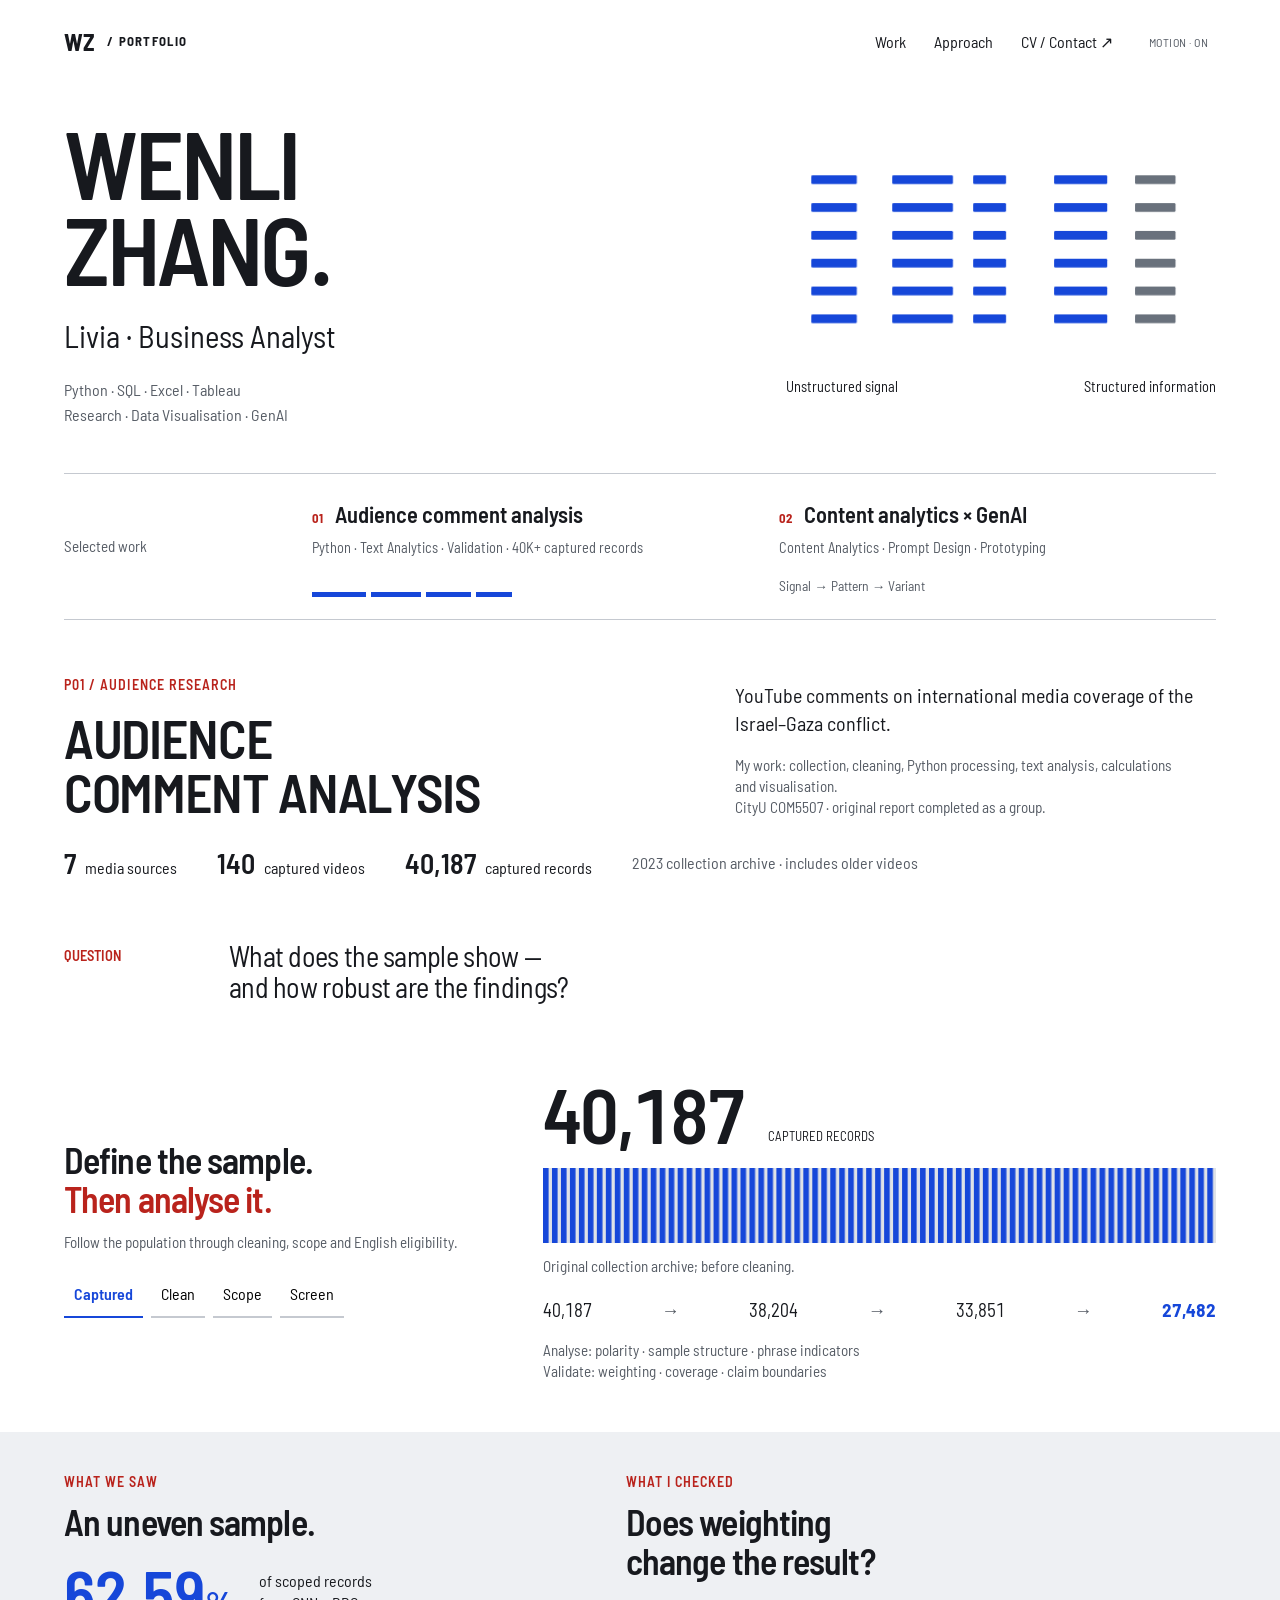
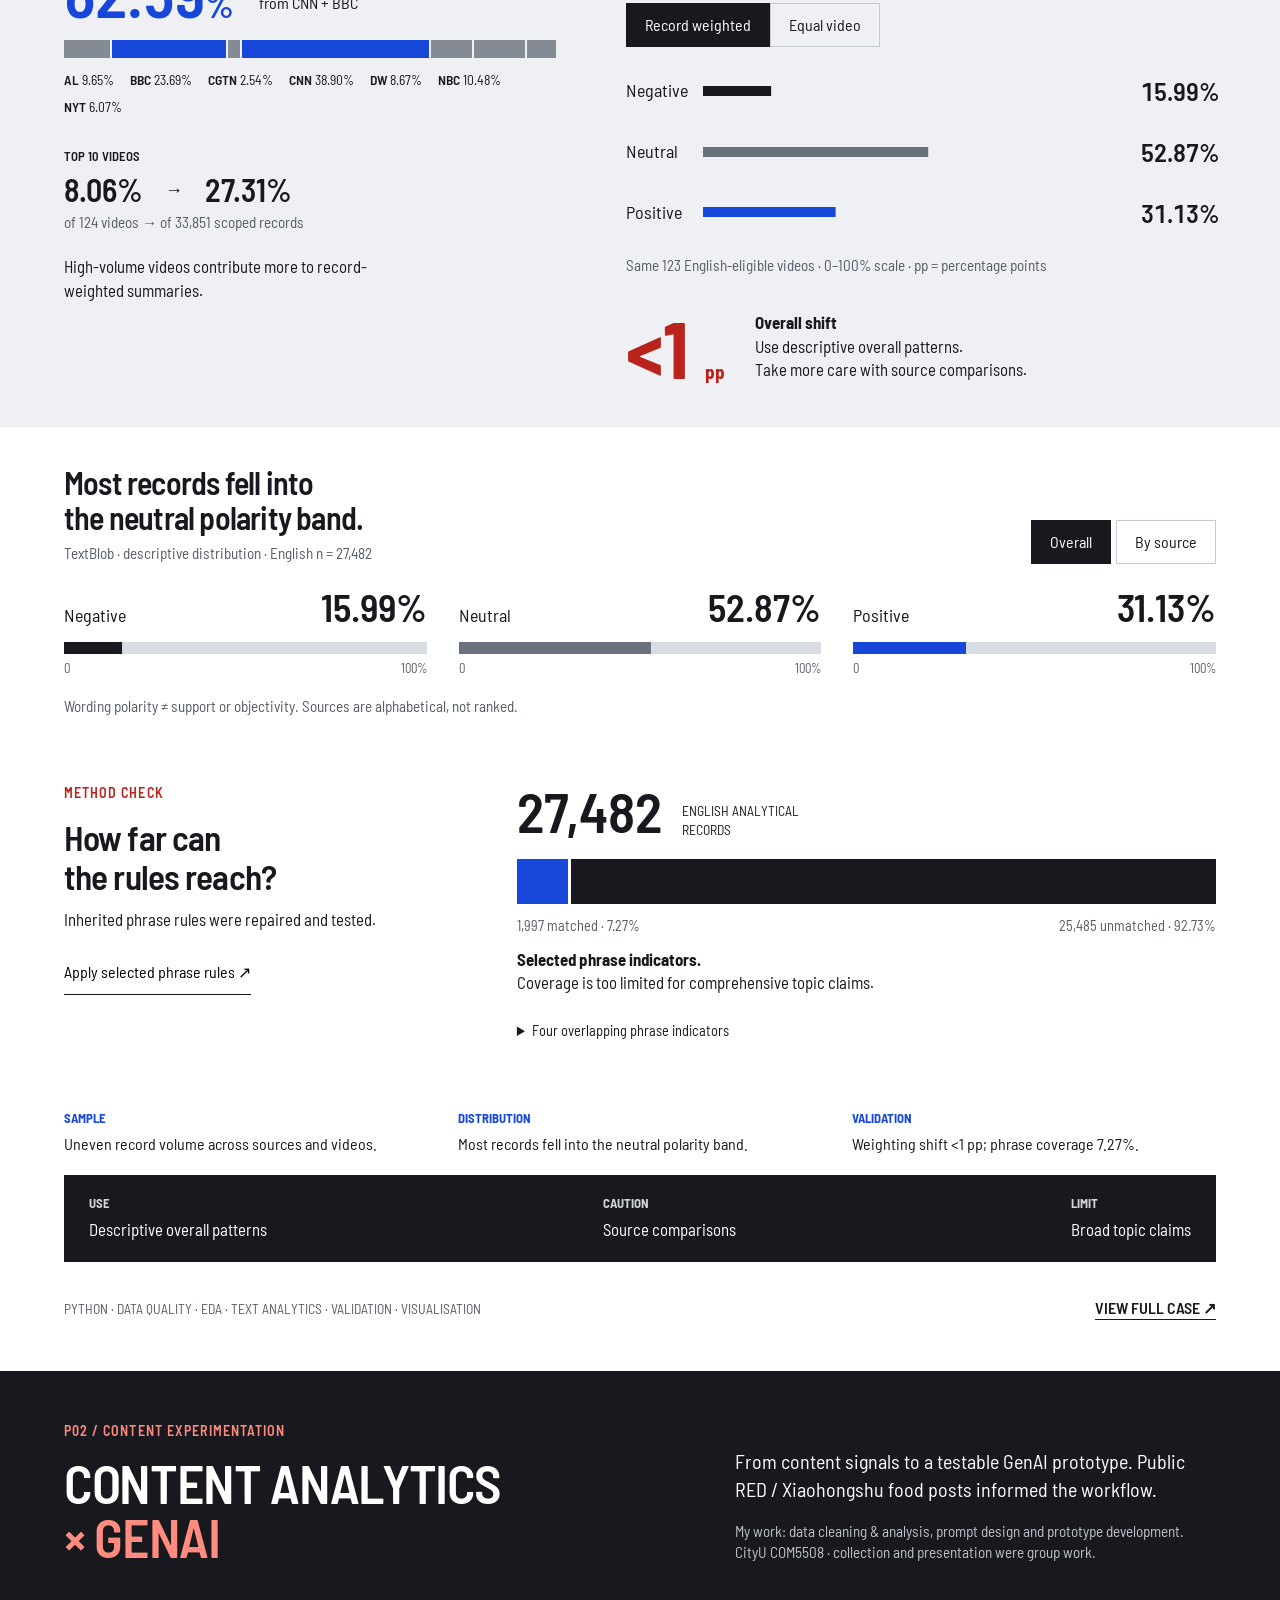
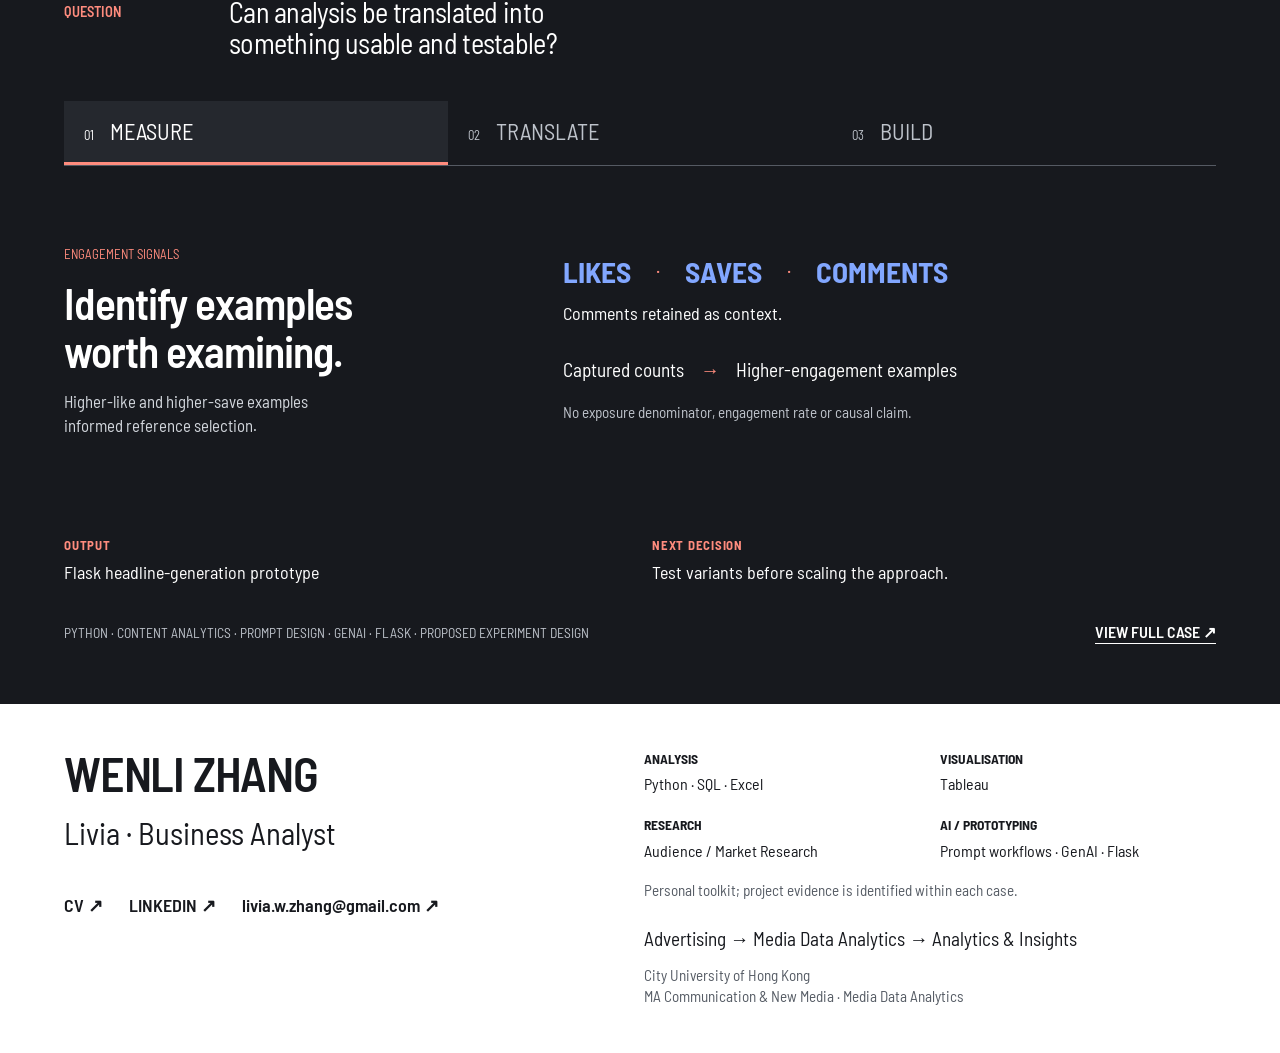
==== index.html @ 50dbca5f "Publish approved Business Analyst portfolio" ====
<!doctype html>
<html lang="en"><head><meta charset="utf-8"><meta name="viewport" content="width=device-width,initial-scale=1,viewport-fit=cover"><title>Wenli Zhang | Business Analyst Portfolio</title><meta name="description" content="Business Analyst portfolio by Wenli Zhang featuring analytics, research, data visualisation and GenAI prototyping projects."><link rel="stylesheet" href="style.css?v=refined-final"><script defer src="p01.js"></script><script defer src="app.js?v=refined-final"></script><link rel="icon" href="data:image/svg+xml,%3Csvg xmlns='http://www.w3.org/2000/svg' viewBox='0 0 64 64'%3E%3Crect width='64' height='64' fill='%23b9231c'/%3E%3Ctext x='8' y='46' fill='white' font-size='42' font-family='sans-serif'%3EW%3C/text%3E%3C/svg%3E"><link rel="canonical" href="https://wenlizhang-data.github.io/"></head>
<body><a class="skip" href="#p01">Skip to projects</a>
<header id="home" class="wrap hero"><nav aria-label="Main navigation"><a class="brand" href="#home">WZ<span> / PORTFOLIO</span></a><div><a href="#p01">Work</a><a href="#approach">Approach</a><a href="#contact">CV / Contact ↗</a><button id="motion" aria-pressed="false">Motion on</button></div></nav><div class="hero-main"><div><h1>WENLI<br>ZHANG<span class="period">.</span></h1><p class="role">Livia · Business Analyst</p><p class="hero-skills">Python · SQL · Excel · Tableau<br>Research · Data Visualisation · GenAI</p></div><button type="button" class="signal-object" aria-label="Replay signal-to-structure animation"><svg viewBox="0 0 340 170" aria-hidden="true"><rect x="20" y="20" width="36" height="7" rx="1" style="--dx:-65px;--dy:-50px;--turn:-25deg;--delay:0ms"/><rect x="84" y="20" width="48" height="7" rx="1" style="--dx:-28px;--dy:-31px;--turn:-12deg;--delay:35ms"/><rect x="148" y="20" width="26" height="7" rx="1" style="--dx:9px;--dy:-12px;--turn:1deg;--delay:70ms"/><rect x="212" y="20" width="42" height="7" rx="1" style="--dx:46px;--dy:7px;--turn:14deg;--delay:105ms"/><rect x="276" y="20" width="32" height="7" rx="1" style="--dx:-47px;--dy:26px;--turn:-23deg;--delay:140ms"/><rect x="20" y="42" width="36" height="7" rx="1" style="--dx:-10px;--dy:45px;--turn:-10deg;--delay:0ms"/><rect x="84" y="42" width="48" height="7" rx="1" style="--dx:27px;--dy:-36px;--turn:3deg;--delay:35ms"/><rect x="148" y="42" width="26" height="7" rx="1" style="--dx:64px;--dy:-17px;--turn:16deg;--delay:70ms"/><rect x="212" y="42" width="42" height="7" rx="1" style="--dx:-29px;--dy:2px;--turn:-21deg;--delay:105ms"/><rect x="276" y="42" width="32" height="7" rx="1" style="--dx:8px;--dy:21px;--turn:-8deg;--delay:140ms"/><rect x="20" y="64" width="36" height="7" rx="1" style="--dx:45px;--dy:40px;--turn:5deg;--delay:0ms"/><rect x="84" y="64" width="48" height="7" rx="1" style="--dx:-48px;--dy:-41px;--turn:18deg;--delay:35ms"/><rect x="148" y="64" width="26" height="7" rx="1" style="--dx:-11px;--dy:-22px;--turn:-19deg;--delay:70ms"/><rect x="212" y="64" width="42" height="7" rx="1" style="--dx:26px;--dy:-3px;--turn:-6deg;--delay:105ms"/><rect x="276" y="64" width="32" height="7" rx="1" style="--dx:63px;--dy:16px;--turn:7deg;--delay:140ms"/><rect x="20" y="86" width="36" height="7" rx="1" style="--dx:-30px;--dy:35px;--turn:20deg;--delay:0ms"/><rect x="84" y="86" width="48" height="7" rx="1" style="--dx:7px;--dy:-46px;--turn:-17deg;--delay:35ms"/><rect x="148" y="86" width="26" height="7" rx="1" style="--dx:44px;--dy:-27px;--turn:-4deg;--delay:70ms"/><rect x="212" y="86" width="42" height="7" rx="1" style="--dx:-49px;--dy:-8px;--turn:9deg;--delay:105ms"/><rect x="276" y="86" width="32" height="7" rx="1" style="--dx:-12px;--dy:11px;--turn:22deg;--delay:140ms"/><rect x="20" y="108" width="36" height="7" rx="1" style="--dx:25px;--dy:30px;--turn:-15deg;--delay:0ms"/><rect x="84" y="108" width="48" height="7" rx="1" style="--dx:62px;--dy:49px;--turn:-2deg;--delay:35ms"/><rect x="148" y="108" width="26" height="7" rx="1" style="--dx:-31px;--dy:-32px;--turn:11deg;--delay:70ms"/><rect x="212" y="108" width="42" height="7" rx="1" style="--dx:6px;--dy:-13px;--turn:24deg;--delay:105ms"/><rect x="276" y="108" width="32" height="7" rx="1" style="--dx:43px;--dy:6px;--turn:-13deg;--delay:140ms"/><rect x="20" y="130" width="36" height="7" rx="1" style="--dx:-50px;--dy:25px;--turn:0deg;--delay:0ms"/><rect x="84" y="130" width="48" height="7" rx="1" style="--dx:-13px;--dy:44px;--turn:13deg;--delay:35ms"/><rect x="148" y="130" width="26" height="7" rx="1" style="--dx:24px;--dy:-37px;--turn:-24deg;--delay:70ms"/><rect x="212" y="130" width="42" height="7" rx="1" style="--dx:61px;--dy:-18px;--turn:-11deg;--delay:105ms"/><rect x="276" y="130" width="32" height="7" rx="1" style="--dx:-32px;--dy:1px;--turn:2deg;--delay:140ms"/></svg><span class="signal-labels"><span>Unstructured signal</span><span>Structured information</span></span></button></div><div class="work-index"><span>Selected work</span><a href="#p01"><b>01</b> Audience comment analysis <small>Python · Text Analytics · Validation · 40K+ captured records</small><span class="index-preview" aria-hidden="true"><i style="width:100%"></i><i style="width:95%"></i><i style="width:84%"></i><i style="width:68%"></i></span></a><a href="#p02"><b>02</b> Content analytics × GenAI <small>Content Analytics · Prompt Design · Prototyping</small><span class="index-preview flow-preview" aria-hidden="true">Signal → Pattern → Variant</span></a></div></header>
<main><section id="p01" class="project wrap" aria-labelledby="p01-title"><header class="project-head"><div><span class="project-id">P01 / AUDIENCE RESEARCH</span><h2 id="p01-title">AUDIENCE<br>COMMENT ANALYSIS</h2></div><div class="context"><p>YouTube comments on international media coverage of the Israel–Gaza conflict.</p><p class="small">My work: collection, cleaning, Python processing, text analysis, calculations and visualisation.<br>CityU COM5507 · original report completed as a group.</p></div></header><div class="archive"><span><b>7</b> media sources</span><span><b>140</b> captured videos</span><span><b>40,187</b> captured records</span><span class="small">2023 collection archive · includes older videos</span></div><div class="question"><span>QUESTION</span><h3>What does the sample show —<br>and how robust are the findings?</h3></div>
<section id="approach" class="population-scene" aria-labelledby="population-title"><div class="population-intro"><h3 id="population-title">Define the sample.<br><em>Then analyse it.</em></h3><p class="small">Follow the population through cleaning, scope and English eligibility.</p><div class="stage-control" role="group" aria-label="Population stage"><button data-pop="0" aria-pressed="true">Captured</button><button data-pop="1" aria-pressed="false">Clean</button><button data-pop="2" aria-pressed="false">Scope</button><button data-pop="3" aria-pressed="false">Screen</button></div></div><div class="population-display"><div class="pop-number" aria-live="polite"><strong id="pop-count">40,187</strong><span id="pop-label">CAPTURED RECORDS</span></div><svg id="population-field" viewBox="0 0 600 90" preserveAspectRatio="none" aria-hidden="true"><defs><pattern id="record-lines" width="8" height="90" patternUnits="userSpaceOnUse"><rect width="5" height="90" fill="currentColor"/></pattern><clipPath id="pop-clip"><rect id="pop-mask" width="600" height="90"/></clipPath></defs><rect width="600" height="90" fill="#dfe2e7"/><rect width="600" height="90" fill="url(#record-lines)" clip-path="url(#pop-clip)"/></svg><p id="pop-note" class="small">Original collection archive; before cleaning.</p><div class="population-trail">40,187 <i>→</i> 38,204 <i>→</i> 33,851 <i>→</i> <b>27,482</b></div><p class="small analysis-follow">Analyse: polarity · sample structure · phrase indicators<br>Validate: weighting · coverage · claim boundaries</p></div></section>
<section id="weighting" class="evidence-scene" aria-labelledby="risk-title"><div class="sample-risk"><span class="project-id">WHAT WE SAW</span><h3 id="risk-title">An uneven sample.</h3><div class="finding-head"><strong>62.59<small>%</small></strong><p>of scoped records<br>from CNN + BBC</p></div><div id="source-composition" class="composition"></div><div id="composition-key" class="composition-key"></div><div class="concentration"><span>TOP 10 VIDEOS</span><div><b>8.06%</b><i>→</i><b>27.31%</b></div><p class="small">of 124 videos → of 33,851 scoped records</p></div><p class="implication">High-volume videos contribute more to record-weighted summaries.</p></div><div class="weight-test"><span class="project-id">WHAT I CHECKED</span><h3>Does weighting<br>change the result?</h3><div class="weight-control" role="group" aria-label="Weighting method"><button data-weight="record" aria-pressed="true">Record weighted</button><button data-weight="equal" aria-pressed="false">Equal video</button></div><div id="weight-chart" aria-live="polite"></div><p class="small">Same 123 English-eligible videos · 0–100% scale · pp = percentage points</p><div class="weight-decision"><strong>&lt;1 <small>pp</small></strong><p><b>Overall shift</b><br>Use descriptive overall patterns.<br>Take more care with source comparisons.</p></div></div></section>
<section id="sentiment" class="sentiment"><div class="section-top"><div><h3>Most records fell into<br>the neutral polarity band.</h3><p class="small">TextBlob · descriptive distribution · English n = 27,482</p></div><div class="tabs" role="tablist" aria-label="Sentiment views"><button role="tab" id="overall-tab" aria-selected="true" aria-controls="sentiment-panel" data-view="overall">Overall</button><button role="tab" id="source-tab" aria-selected="false" tabindex="-1" aria-controls="sentiment-panel" data-view="source">By source</button></div></div><div id="sentiment-panel" role="tabpanel" aria-labelledby="overall-tab"></div><p class="annotation">Wording polarity ≠ support or objectivity. Sources are alphabetical, not ranked.</p></section>
<section id="method" class="method-scene" aria-labelledby="method-title"><div><span class="project-id">METHOD CHECK</span><h3 id="method-title">How far can<br>the rules reach?</h3><p>Inherited phrase rules were repaired and tested.</p><button id="coverage-toggle" aria-pressed="false">Apply selected phrase rules ↗</button></div><div class="coverage-display"><div class="coverage-head"><strong id="coverage-value">27,482</strong><span id="coverage-label">ENGLISH ANALYTICAL RECORDS</span></div><div class="coverage-field" aria-label="7.27 percent matched, 92.73 percent unmatched"><span class="matched"></span><span class="unmatched"></span></div><div class="coverage-count"><span>1,997 matched · 7.27%</span><span>25,485 unmatched · 92.73%</span></div><p class="method-decision"><b>Selected phrase indicators.</b> Coverage is too limited for comprehensive topic claims.</p><details><summary>Four overlapping phrase indicators</summary><div id="phrases"></div><p class="small">Share of 27,482 English records; categories overlap.</p></details></div></section>
<div class="finding-summary"><p><b>SAMPLE</b>Uneven record volume across sources and videos.</p><p><b>DISTRIBUTION</b>Most records fell into the neutral polarity band.</p><p><b>VALIDATION</b>Weighting shift &lt;1 pp; phrase coverage 7.27%.</p></div><div class="decision-strip"><p><b>USE</b>Descriptive overall patterns</p><p><b>CAUTION</b>Source comparisons</p><p><b>LIMIT</b>Broad topic claims</p></div><div class="project-close"><p>PYTHON · DATA QUALITY · EDA · TEXT ANALYTICS · VALIDATION · VISUALISATION</p><a href="p01.html">VIEW FULL CASE ↗</a></div></section>
<section id="p02" class="project dark" aria-labelledby="p02-title"><div class="wrap"><header class="project-head"><div><span class="project-id">P02 / CONTENT EXPERIMENTATION</span><h2 id="p02-title">CONTENT ANALYTICS<br><em>× GENAI</em></h2></div><div class="context"><p>From content signals to a testable GenAI prototype. Public RED / Xiaohongshu food posts informed the workflow.</p><p class="small">My work: data cleaning &amp; analysis, prompt design and prototype development.<br>CityU COM5508 · collection and presentation were group work.</p></div></header><div class="question"><span>QUESTION</span><h3>Can analysis be translated into<br>something usable and testable?</h3></div><section id="workspace" class="workspace" aria-label="Content experiment workspace"><div class="workspace-nav" role="tablist" aria-label="Analysis to prototype workflow"><button role="tab" id="measure-tab" data-work="measure" aria-controls="workspace-panel" aria-selected="true"><small>01</small> MEASURE</button><button role="tab" id="translate-tab" data-work="translate" aria-controls="workspace-panel" aria-selected="false" tabindex="-1"><small>02</small> TRANSLATE</button><button role="tab" id="build-tab" data-work="build" aria-controls="workspace-panel" aria-selected="false" tabindex="-1"><small>03</small> BUILD</button></div><div id="workspace-panel" role="tabpanel" aria-labelledby="measure-tab" tabindex="0"></div></section><div class="prototype-outcome"><p><b>OUTPUT</b>Flask headline-generation prototype</p><p><b>NEXT DECISION</b>Test variants before scaling the approach.</p></div><div class="project-close"><p>PYTHON · CONTENT ANALYTICS · PROMPT DESIGN · GENAI · FLASK · PROPOSED EXPERIMENT DESIGN</p><a href="p02.html">VIEW FULL CASE ↗</a></div></div></section></main><footer id="contact" class="wrap"><div class="profile-name"><h2>WENLI ZHANG</h2><p class="role">Livia · Business Analyst</p><div class="contact-links"><a href="Wenli_Zhang_CV.pdf">CV ↗</a><a href="https://www.linkedin.com/in/wenli-zhang-livia/">LINKEDIN ↗</a><a href="mailto:livia.w.zhang@gmail.com">livia.w.zhang@gmail.com ↗</a></div></div><div><div class="toolkit"><p><b>ANALYSIS</b>Python · SQL · Excel</p><p><b>VISUALISATION</b>Tableau</p><p><b>RESEARCH</b>Audience / Market Research</p><p><b>AI / PROTOTYPING</b>Prompt workflows · GenAI · Flask</p></div><p class="small">Personal toolkit; project evidence is identified within each case.</p><p class="background">Advertising → Media Data Analytics → Analytics &amp; Insights</p><p class="small">City University of Hong Kong<br>MA Communication & New Media · Media Data Analytics</p></div></footer></body></html>
---- style.css ----
@font-face{font-family:Barlow;src:url(barlow-semi-condensed-0.ttf);font-weight:400;font-display:swap}@font-face{font-family:Barlow;src:url(barlow-semi-condensed-2.ttf);font-weight:600;font-display:swap}@font-face{font-family:Barlow;src:url(barlow-semi-condensed-3.ttf);font-weight:700;font-display:swap}
:root{--red:#b9231c;--ink:#17191e;--grey:#eef0f3;--muted:#565c65;--line:#c5c9d0;--lightred:#ff8c7e;--pad:clamp(20px,5vw,72px)}*{box-sizing:border-box}html{scroll-behavior:smooth;scroll-padding-top:24px}body{margin:0;color:var(--ink);background:white;font:400 18px/1.4 Barlow,'Arial Narrow',sans-serif}h1,h2,h3,p,ol{margin:0}h1,h2,h3{font-weight:600;letter-spacing:-.025em;text-wrap:balance}h1{font-size:clamp(3.4rem,7.4vw,6rem);line-height:.95}h2{font-size:clamp(2.8rem,4.8vw,4.5rem);line-height:1}h3{font-size:clamp(1.7rem,2.8vw,2.6rem);line-height:1.1}em{color:var(--red);font-style:normal}p{max-width:68ch;text-wrap:pretty}a{color:inherit;text-underline-offset:5px}button{font:inherit;cursor:pointer}a,button{touch-action:manipulation}a:focus-visible,button:focus-visible{outline:3px solid currentColor;outline-offset:5px}.wrap{max-width:1440px;margin:auto;padding-inline:var(--pad)}.skip{position:absolute;top:-100px;padding:15px;background:white;z-index:10}.skip:focus{top:10px}.small,.annotation{font-size:.95rem;color:var(--muted)}.annotation{margin-top:18px}.project-id{font-size:.875rem;letter-spacing:.075em;font-weight:600;color:var(--red);display:block;margin-bottom:16px}.role{font-size:clamp(1.35rem,2.4vw,2rem);margin-top:14px}nav{display:flex;justify-content:space-between;align-items:center;padding-block:20px}nav a{display:inline-flex;min-height:44px;align-items:center;text-decoration:none;font-size:1rem}nav>div{display:flex;gap:28px}.brand{font-weight:700;font-size:1.5rem}.brand span{font-size:.8rem;margin-left:12px;letter-spacing:.1em}.hero-main{display:grid;grid-template-columns:1.8fr 1fr;gap:40px;align-items:end;padding-block:65px 60px}.hero h1{color:var(--red)}.position{font-size:clamp(1.2rem,2.3vw,2rem);line-height:1.15;font-weight:600}.hero-bottom{display:flex;gap:35px;align-items:center;padding-block:17px;border-top:3px solid var(--red);font-size:.95rem}.hero-bottom span{margin-right:auto;color:var(--muted)}.hero-bottom a{text-decoration:none}.project{padding-block:72px}.project-head{display:grid;grid-template-columns:1.2fr 1fr;gap:70px;align-items:end}.context>p{font-size:1.25rem}.context .small{font-size:.95rem;margin-top:18px}.archive{display:flex;gap:40px;align-items:center;margin-block:30px}.archive b{font-size:1.75rem;margin-right:6px;font-weight:600}.archive span{font-size:1rem}.archive .archive-note{margin-left:auto;font-size:.85rem;color:var(--muted)}.question{display:grid;grid-template-columns:160px 1fr;gap:35px;padding-block:22px;border-block:1px solid var(--line)}.question>span{color:var(--red);font-size:.9rem;font-weight:600;padding-top:5px}.question>p{font-size:1.4rem;max-width:64ch;line-height:1.3}.process{padding-block:35px 30px}.section-top{display:flex;justify-content:space-between;gap:30px;align-items:end;margin-bottom:25px}.pipeline{display:grid;grid-template-columns:repeat(6,minmax(0,1fr));list-style:none;padding:0;margin-block:30px;gap:18px}.pipeline li{position:relative;padding-top:18px;border-top:2px solid var(--ink)}.pipeline li:not(:last-child):after{content:'→';position:absolute;right:-13px;top:-15px;background:white;padding:0 3px;color:var(--red)}.pipeline b{font-size:1.3rem;display:block}.pipeline span{display:block;font-size:.9rem;color:var(--muted);margin-top:5px}.population{display:grid;grid-template-columns:repeat(4,minmax(0,1fr));gap:28px;margin-top:35px}.pop-stage strong{font-size:clamp(2rem,3.9vw,3.6rem);font-weight:600;display:block;line-height:1}.pop-stage:last-child strong{color:var(--red)}.pop-stage span{display:block;font-size:.87rem;margin-block:10px}.pop-track{height:8px;background:var(--grey)}.pop-track i{display:block;height:100%;background:var(--ink)}.pop-stage:last-child i{background:var(--red)}.pop-stage small{font-size:.85rem;color:var(--muted);display:block;margin-top:8px}.findings{background:var(--grey);margin-inline:calc(-1 * var(--pad));padding:35px var(--pad);margin-top:12px}.sample-grid{display:grid;grid-template-columns:1fr 1fr;gap:70px}.finding-head{display:flex;gap:25px;align-items:center}.finding-head strong{font-size:4.5rem;line-height:1;font-weight:600;color:var(--red)}.finding-head small{font-size:.55em}.finding-head p{font-size:1.1rem}.composition{display:flex;height:18px;gap:2px;margin-top:24px}.composition i{display:block;min-width:0;background:#858b95}.composition i.focus{background:var(--red)}.composition-key{display:flex;flex-wrap:wrap;gap:7px 19px;margin-top:12px;font-size:.87rem}.composition-key b{font-weight:600}.concentration>span{font-size:.9rem;font-weight:600}.concentration>div:first-of-type{display:flex;gap:22px;align-items:center}.concentration b{font-weight:600;font-size:2.7rem}.concentration i{font-style:normal}.compare-bars{margin:12px 0}.compare-bars>div{display:grid;grid-template-columns:110px 1fr;gap:12px;align-items:center;font-size:.9rem;margin-top:8px}.compare-bars i{height:7px;background:#d8dce2}.compare-bars b{display:block;height:100%;background:var(--red)}.sentiment{margin-top:40px;border-top:1px solid var(--line);padding-top:30px}.sentiment .small{margin-top:8px}.tabs{display:flex;gap:5px;flex-shrink:0}.tabs button,.weight-control button{border:1px solid var(--line);background:transparent;min-height:44px;padding:8px 18px;font-size:1rem;color:inherit}.tabs button[aria-selected=true],.weight-control button[aria-pressed=true]{background:var(--ink);color:white;border-color:var(--ink)}.sentiment-bars{display:grid;grid-template-columns:repeat(3,minmax(0,1fr));gap:32px}.sentiment-bars header{display:flex;justify-content:space-between;align-items:baseline;gap:10px}.sentiment-bars strong{font-size:2.75rem;line-height:1;font-weight:600}.track{height:13px;background:#d7dbe0;margin-top:14px;position:relative}.track i{display:block;height:100%;width:100%;transform:scaleX(var(--share));transform-origin:left;background:var(--tone,var(--ink));transition:transform .45s cubic-bezier(.22,1,.36,1)}.scale{display:flex;justify-content:space-between;font-size:.8rem;color:var(--muted);margin-top:6px}.source-table{width:100%;border-collapse:collapse;font-size:.95rem}.source-table th,.source-table td{padding:8px 10px;text-align:left;border-bottom:1px solid var(--line)}.source-table td>span{display:block;position:relative;isolation:isolate}.source-table td>span:before{content:'';position:absolute;inset:0 auto 0 0;width:var(--share);background:#d8dce2;z-index:-1}.validation{padding-block:40px 25px}.weight-control{display:flex;flex-shrink:0}.weight-grid{display:grid;grid-template-columns:1.45fr .7fr;gap:70px;align-items:center;margin-bottom:18px}.weight-row{display:grid;grid-template-columns:85px minmax(0,1fr) 85px;gap:15px;align-items:center;margin-bottom:14px}.weight-row .track{margin:0;height:10px;background:var(--grey)}.weight-row strong{font-size:1.7rem;text-align:right;font-weight:600;font-variant-numeric:tabular-nums}.weight-result>strong{font-size:4.5rem;line-height:1;font-weight:600;color:var(--red);display:block}.weight-result small{font-size:.5em}.weight-result>span{font-size:.9rem;display:block;margin-block:10px}.weight-result p{font-size:1.05rem}.method-check{display:grid;grid-template-columns:1fr 1.35fr;gap:75px;margin-top:40px;padding-top:35px;border-top:1px solid var(--line)}.method-check h3{margin-bottom:15px}.method-check p{font-size:1.05rem;max-width:39ch}.coverage-label{display:flex;justify-content:space-between;align-items:baseline;gap:16px}.coverage-label strong{font-size:2.35rem;line-height:1;font-weight:600;color:var(--red)}.coverage-label small{font-size:1rem}.coverage-label>span{font-size:1rem}.coverage-track{height:20px;background:var(--grey);margin-top:16px}.coverage-track i{width:7.266574%;background:var(--red);display:block;height:100%}.coverage-count{display:flex;justify-content:space-between;margin-top:8px;font-size:.9rem;color:var(--muted)}#phrases{margin-block:22px 12px}.phrase-row{display:grid;grid-template-columns:1fr auto;gap:12px;padding-block:6px;font-size:1rem}.phrase-row b{font-weight:600}.method-check p.small{font-size:.9rem}.synthesis{display:flex;justify-content:space-between;gap:30px;margin-top:20px;padding:22px 0;border-top:2px solid var(--ink)}.synthesis p{font-size:1.1rem}.synthesis b{display:block;font-size:.85rem;color:var(--red);margin-bottom:7px}.project-close{display:flex;justify-content:space-between;align-items:center;gap:35px;margin-top:28px}.project-close p{font-size:.85rem;max-width:78ch;color:var(--muted)}.project-close a{font-size:1rem;font-weight:600;white-space:nowrap;min-height:44px;display:flex;align-items:center}.dark{background:var(--ink);color:white;--muted:#bec3cb;--line:#616670;--red:var(--lightred)}.dark .question{margin-top:32px}.dark .pipeline li{border-color:#818793}.dark .pipeline li:after{background:var(--ink)}.dark .process{padding-bottom:0}.content-evidence{display:grid;grid-template-columns:1fr 1.35fr;gap:75px;margin-block:20px 40px}.metric-pair{display:flex;gap:16px;align-items:center;margin-block:20px 12px}.metric-pair b{font-size:1.8rem;font-weight:600}.patterns>div{display:flex;gap:25px;justify-content:space-between;align-items:baseline;padding-block:12px;border-bottom:1px solid var(--line)}.patterns b{font-size:1.5rem;font-weight:600}.patterns span{font-size:1rem;color:var(--muted)}.patterns>.small{margin-top:16px}.genai{padding-top:35px;border-top:1px solid var(--line)}.dark .tabs button[aria-selected=true]{color:var(--ink);background:white;border-color:white}.prototype-flow{display:grid;grid-template-columns:1fr 35px 1fr 35px .75fr;gap:25px;align-items:center;min-height:220px}.prototype-flow>i{font-size:2rem;font-style:normal;color:var(--red)}.prototype-flow h4{font-size:1rem;font-weight:600;color:var(--red);margin:0 0 16px}.rule{display:block;padding-block:8px;border-bottom:1px solid var(--line);font-size:1.2rem}.draft-number{font-size:5rem;font-weight:600;color:var(--red);line-height:1}.draft-caption{font-size:1.25rem}.draft-slots{display:flex;gap:6px;margin-top:16px}.draft-slots span{height:35px;width:27px;display:grid;place-items:center;border:1px solid var(--line);font-size:.9rem}.prototype-flow .small{margin-top:14px}.test-flow{display:grid;grid-template-columns:1fr auto 1fr;gap:50px;align-items:center;min-height:220px}.test-flow h4{margin:0 0 14px;font-size:1.1rem;color:var(--red)}.variants{display:flex;gap:15px}.variants span{font-size:3rem;border-bottom:2px solid var(--red);padding:8px 28px}.test-flow>i{font-size:2rem;font-style:normal}.test-flow .small{margin-top:16px}.output-path{display:flex;gap:20px;justify-content:space-between;align-items:center;margin-top:40px;font-size:1.4rem}.output-path b{font-weight:600}.output-path i{color:var(--red);font-style:normal}.output-summary{font-size:1.05rem;margin-top:20px;max-width:95ch;color:var(--muted)}footer{display:grid;grid-template-columns:1fr 1.1fr;gap:70px;padding-block:65px}footer h2{color:var(--red);font-size:3.3rem}.contact-links{display:flex;gap:26px;margin-top:30px}.contact-links a{min-height:44px;display:flex;align-items:center;font-weight:600;text-decoration:none}.toolkit{display:grid;grid-template-columns:1fr 1fr;gap:20px;margin-bottom:18px}.toolkit p{font-size:1rem}.toolkit b{font-size:.85rem;display:block;margin-bottom:5px}.background{font-size:1.2rem;margin-block:25px 12px}.sr-only{position:absolute;width:1px;height:1px;overflow:hidden;clip:rect(0,0,0,0)}
@media(max-width:1000px){.hero-main{grid-template-columns:1fr;gap:25px}.position{font-size:1.2rem}.position br{display:none}.project-head{gap:35px}.archive{gap:22px;flex-wrap:wrap}.archive .archive-note{margin-left:0}.pipeline{grid-template-columns:repeat(3,minmax(0,1fr));gap:25px}.pipeline li:nth-child(3):after{display:none}.sample-grid,.weight-grid{gap:35px}.section-top{align-items:start;flex-wrap:wrap}.method-check,.content-evidence{gap:35px}.prototype-flow{gap:15px;grid-template-columns:1fr 20px 1fr 20px .8fr}.sentiment-bars strong{font-size:2.2rem}.sentiment-bars header{display:block}.profile-name h2{font-size:2.6rem}}
@media(max-width:650px){body{font-size:17px}nav .brand span{display:none}nav>div{gap:16px}nav>div a{font-size:.875rem}nav>div a:first-child{display:none}.hero-main{padding-block:40px}.hero h1{font-size:3.3rem}.position{font-size:1rem}.hero-bottom{gap:12px;flex-wrap:wrap}.hero-bottom span{flex-basis:100%}.hero-bottom a{font-size:.85rem}.project{padding-block:42px}.project-head{grid-template-columns:1fr;gap:24px}h2{font-size:2.9rem}.context>p{font-size:1.15rem}.context .small{font-size:.95rem}.archive{display:grid;grid-template-columns:1fr 1fr;gap:18px}.archive b{display:block;line-height:1.1}.archive span{font-size:.9rem}.question{grid-template-columns:1fr;gap:10px}.question>p{font-size:1.2rem}.pipeline{grid-template-columns:repeat(2,minmax(0,1fr));gap:25px 22px}.pipeline li:nth-child(3):after{display:block}.pipeline li:nth-child(even):after{display:none}.pipeline span{font-size:.95rem}.population{grid-template-columns:1fr 1fr;gap:25px 18px}.pop-stage strong{font-size:2.5rem}.pop-stage span{font-size:.8rem}.sample-grid,.weight-grid,.method-check,.content-evidence,footer{grid-template-columns:1fr;gap:32px}.finding-head strong{font-size:3.5rem}.composition-key{font-size:.9rem}.sentiment-bars{grid-template-columns:1fr;gap:20px}.sentiment-bars header{display:flex}.sentiment-bars strong{font-size:2.5rem}.source-table{font-size:.85rem}.source-table th,.source-table td{padding:8px 3px}.section-top{gap:20px}.tabs{width:100%}.tabs button{flex:1}.weight-control{width:100%}.weight-control button{flex:1;padding:8px;font-size:.95rem}.weight-row{grid-template-columns:75px minmax(0,1fr) 76px;gap:10px}.weight-result{display:grid;grid-template-columns:auto 1fr;gap:12px 20px;align-items:center}.weight-result>strong{font-size:3.5rem}.weight-result p{grid-column:1/-1}.coverage-label{display:block}.coverage-label>span{display:block;margin-top:10px}.method-check p{max-width:100%}.synthesis{display:grid;gap:15px}.synthesis p{display:grid;grid-template-columns:125px 1fr;gap:12px;font-size:1rem}.synthesis b{margin:0}.project-close{display:block}.project-close a{margin-top:15px}.patterns>div{display:block}.patterns b,.patterns span{display:block}.patterns span{margin-top:5px}.prototype-flow{grid-template-columns:1fr;gap:18px;min-height:0}.prototype-flow>i{transform:rotate(90deg);justify-self:center}.draft-number{font-size:4rem}.test-flow{grid-template-columns:1fr;gap:20px}.test-flow>i{transform:rotate(90deg);justify-self:center}.output-path{flex-wrap:wrap;justify-content:start;font-size:1.1rem;gap:12px}.toolkit{gap:20px}.small,.annotation{font-size:.95rem}}
@media(prefers-reduced-motion:reduce){html{scroll-behavior:auto}*,*:before,*:after{transition:none!important;animation:none!important}}
/* C5: controlled analytical transformations; one compact decision narrative. */
:root{--ease:cubic-bezier(.22,1,.36,1)}html{scroll-behavior:auto}.hero h1,footer h2{color:var(--ink)}h1 .period{color:var(--ink)}button{min-height:44px}nav button{background:none;border:0;font-size:.8rem;color:var(--muted);padding:4px 8px}.hero-main{grid-template-columns:1.1fr 1fr;padding:35px 0 45px;align-items:center}.hero h1{font-size:clamp(4rem,7.5vw,6rem);line-height:.9;letter-spacing:-.03em}.hero .role{margin-top:22px}.principle{display:grid;grid-template-columns:1fr 50px;max-width:370px;justify-self:end;width:100%;font-size:clamp(1.7rem,3vw,2.9rem);font-weight:600;line-height:1.05}.principle>span:nth-of-type(2){padding-left:45px}.principle>span:nth-of-type(3){padding-left:90px}.principle>i{color:var(--red);font-style:normal}.principle p{grid-column:1/-1;font-size:.95rem;line-height:1.4;font-weight:400;margin-top:24px;color:var(--muted)}.work-index{display:grid;grid-template-columns:.5fr 1fr 1fr;gap:30px;align-items:center;padding:25px 0;border-block:1px solid var(--line)}.work-index>span{font-size:.95rem;color:var(--muted)}.work-index>a{position:relative;text-decoration:none;font-size:1.4rem;font-weight:600;transition:color .15s}.work-index>a:hover{color:var(--red)}.work-index a>b{font-size:.8rem;margin-right:8px;color:var(--red)}.work-index small{display:block;font-size:.9rem;color:var(--muted);font-weight:400;padding-left:25px}.work-index i{position:absolute;right:0;top:0;font-style:normal}.project{padding-block:55px 40px}.project-head{grid-template-columns:1.25fr 1fr;gap:70px}.project h2{font-size:clamp(2.6rem,4.2vw,4rem)}.archive{margin-top:25px;padding-bottom:0}.question{border:0;padding:28px 0 32px;grid-template-columns:130px 1fr}.question h3{font-size:clamp(1.45rem,2.2vw,2rem);font-weight:400}.population-scene{display:grid;grid-template-columns:.85fr 1.4fr;gap:70px;padding:40px 0 50px;align-items:center}.population-intro>.small{margin:14px 0 20px}.stage-control{display:flex;flex-wrap:wrap;gap:8px}.stage-control button{background:none;border:0;border-bottom:2px solid #c5c9d0;padding:8px 10px;font-size:1rem}.stage-control [aria-pressed=true]{border-color:var(--red);color:var(--red);font-weight:600}.pop-number{display:flex;align-items:end;gap:24px;margin-bottom:16px}.pop-number strong{font-size:clamp(3.5rem,6vw,5.7rem);font-weight:600;line-height:1;letter-spacing:-.025em;font-variant-numeric:tabular-nums}.pop-number span{font-size:.8rem;max-width:120px;margin-bottom:6px}.population-display svg{width:100%;height:75px;display:block;color:var(--red)}#pop-mask{transform-origin:left;transition:transform .5s var(--ease)}#pop-note{min-height:2.8em;margin-top:13px}.population-trail{display:flex;align-items:center;justify-content:space-between;gap:10px;font-size:1.15rem;font-variant-numeric:tabular-nums}.population-trail i{color:var(--muted);font-style:normal}.population-trail b{color:var(--red)}.evidence-scene{display:grid;grid-template-columns:1fr 1.2fr;gap:70px;background:var(--grey);padding:40px var(--pad);margin-inline:calc(-1 * var(--pad))}.evidence-scene .project-id{margin-bottom:10px}.finding-head{margin-top:18px}.finding-head strong{font-size:4.1rem;line-height:1}.finding-head p{font-size:1rem}.composition{margin-top:15px}.composition-key{flex-wrap:wrap;gap:8px 16px;font-size:.85rem}.concentration{margin-top:26px}.concentration>div{justify-content:start;gap:20px}.concentration b{font-size:2rem}.concentration>span{font-size:.8rem}.implication{font-size:1.05rem;max-width:45ch;margin-top:22px}.weight-control{margin:22px 0 26px;justify-content:start}.weight-row{grid-template-columns:65px 1fr 75px;gap:12px;margin:15px 0}.weight-row strong{font-size:1.6rem}.track{height:10px;position:relative;background:#d9dde3;overflow:visible}.track i{height:100%;transition:transform .45s var(--ease);transform-origin:left}.track u{position:absolute;inset:-4px auto -4px 0;width:calc(var(--share) * 100%);border:1px solid var(--ink);z-index:1;pointer-events:none}.weight-decision{display:flex;gap:30px;align-items:center;margin-top:30px}.weight-decision>strong{font-size:5rem;line-height:1;color:var(--red);white-space:nowrap}.weight-decision small{font-size:1.2rem}.weight-decision p{font-size:1.05rem}.sentiment{border:0;padding:38px 0 30px;margin:0}.sentiment h3{font-size:2rem}.sentiment .section-top{margin-bottom:24px}.sentiment-bars strong{font-size:2.4rem}.sentiment-bars .track{height:12px}.source-controls{display:flex;gap:7px;margin-bottom:15px}.source-controls button{background:var(--grey);border:0;padding:8px 16px;font-size:.95rem}.source-controls button[aria-pressed=true]{background:var(--ink);color:white}.source-caption{display:flex;justify-content:space-between;margin:0 0 16px;font-size:.9rem}.method-scene{display:grid;grid-template-columns:.8fr 1.5fr;gap:80px;padding:35px 0;align-items:start}.method-scene h3{font-size:2.2rem}.method-scene p{font-size:1.05rem;margin-top:12px}.method-scene button{margin-top:20px;border:0;border-bottom:1px solid var(--ink);background:none;padding:8px 0;font-size:1rem}.coverage-head{display:flex;align-items:end;gap:20px}.coverage-head strong{font-size:3.5rem;line-height:1;font-weight:600}.coverage-head>span{font-size:.85rem;max-width:120px}.coverage-field{height:45px;display:flex;gap:3px;margin:20px 0 12px}.coverage-field .matched{width:7.27%;background:var(--red)}.coverage-field .unmatched{flex:1;background:var(--ink);transition:background .45s var(--ease),opacity .45s var(--ease)}.applied .unmatched{background:#c5c9d0}.applied .coverage-head strong{color:var(--red)}.method-decision b{display:block}details{margin-top:16px;font-size:.9rem}summary{cursor:pointer;min-height:44px;padding-top:10px}details .small{font-size:.85rem}.decision-strip{display:flex;justify-content:space-between;gap:30px;background:var(--ink);color:white;padding:20px 25px;margin-top:10px}.decision-strip p{font-size:1.05rem}.decision-strip b{display:block;font-size:.8rem;color:#d2d6dc;margin-bottom:5px}.project-close{margin-top:25px}.dark{--red:#ff8c7e;--muted:#bec3cb;--line:#555a63;background:#17191e;color:#fff;padding-block:50px}.dark .question{margin-top:5px}.workspace{margin:10px 0 25px}.workspace-nav{display:grid;grid-template-columns:repeat(4,1fr);gap:0;border-bottom:1px solid #555a63}.workspace-nav button{background:none;color:#bec3cb;border:0;border-bottom:3px solid transparent;padding:15px 20px;text-align:left;font-size:1.4rem;transition:background .2s,color .2s}.workspace-nav small{font-size:.8rem;margin-right:12px}.workspace-nav button[aria-selected=true]{color:white;border-color:var(--red);background:#25282e}.workspace-nav button:hover{color:white}#workspace-panel{display:grid;grid-template-columns:.9fr 1.4fr;gap:80px;align-items:center;min-height:345px;padding:32px 0;animation:state-in .25s var(--ease)}.workspace-lead>span{font-size:.8rem;color:var(--red)}.workspace-lead h3{font-size:2.7rem;margin:15px 0}.workspace-lead p{font-size:1.05rem;max-width:37ch;color:#d2d6dc}.signals{display:flex;gap:25px;align-items:center;font-size:3rem;line-height:1.2}.signals i{font-size:1.3rem;color:var(--red);font-style:normal}.signal-scene>p{margin-top:12px}.next-logic{display:flex;flex-wrap:wrap;gap:16px;align-items:center;margin:30px 0 18px;font-size:1.2rem}.next-logic i{font-style:normal;color:var(--red)}.hypotheses>div{display:flex;justify-content:space-between;align-items:baseline;padding:17px 0;border-bottom:1px solid #555a63;gap:16px}.hypotheses b{font-size:1.6rem}.hypotheses span{font-size:.95rem;color:#bec3cb}.hypotheses>p{margin-top:18px}.prompt-rules{display:flex;flex-wrap:wrap;gap:10px 25px;font-size:1.05rem;color:#d2d6dc}.prompt-rules span{border-bottom:1px solid #555a63;padding-bottom:5px}.variant-output{display:flex;gap:28px;align-items:center;margin-top:24px}.variant-output>strong{font-size:6rem;line-height:1;color:var(--red);font-weight:600}.variant-output b{font-size:.85rem}.variant-output .small{margin-top:10px}.variants{align-items:center}.variants i{color:var(--red);font-style:normal;font-size:2rem}.variants span{font-size:4rem;background:#25282e;padding:8px 35px;border-bottom:2px solid var(--red)}.output-path{font-size:1.1rem;margin-top:10px}.output-summary{font-size:1rem}.dark .project-close{margin-top:25px}footer{padding-block:45px;gap:60px}footer h2{color:var(--ink);font-size:3rem}@keyframes state-in{from{opacity:.6;transform:translateY(5px)}to{opacity:1;transform:translateY(0)}}.reduce-motion *,.reduce-motion *:before,.reduce-motion *:after{transition:none!important;animation:none!important;scroll-behavior:auto!important}
@media(max-width:900px){.hero-main{grid-template-columns:1fr 1fr}.project-head{gap:30px}.population-scene,.evidence-scene,.method-scene{gap:30px}.weight-row{grid-template-columns:60px 1fr 65px}.weight-row strong{font-size:1.3rem}.weight-decision{gap:15px}.weight-decision>strong{font-size:3.6rem}.work-index{grid-template-columns:1fr 1fr}.work-index>span{grid-column:1/-1}.work-index>a{font-size:1.2rem}#workspace-panel{gap:30px}.workspace-nav button{padding-inline:12px}.workspace-nav small{margin-right:5px}.signals{font-size:2.5rem}.hypotheses>div{display:block}.hypotheses span{display:block;margin-top:5px}}
@media(max-width:600px){nav>div{gap:10px}nav a{font-size:.9rem}nav .brand span{display:none}nav button{font-size:.7rem;padding:0}.hero-main{grid-template-columns:1fr;gap:30px;padding-block:35px}.hero h1{font-size:5rem}.principle{max-width:none;grid-template-columns:auto 22px auto 22px auto;gap:5px;font-size:1.5rem}.principle>span:nth-of-type(2),.principle>span:nth-of-type(3){padding:0}.principle>i{transform:rotate(-45deg)}.principle p{font-size:.85rem;margin-top:8px}.work-index{gap:15px;padding-block:20px}.work-index>a{font-size:1.1rem;padding-right:12px}.work-index small{font-size:.75rem;padding-left:0;margin-top:5px}.project{padding-top:35px}.project-head{display:block}.context{margin-top:22px}.project h2{font-size:2.8rem}.archive{gap:15px;flex-wrap:wrap}.archive>.small{width:100%}.question{display:block;padding-block:25px}.question>span{display:block;margin-bottom:10px}.question h3{font-size:1.5rem}.population-scene{display:block;padding:15px 0 30px}.population-intro h3{font-size:1.8rem}.population-intro>.small{font-size:.9rem;max-width:40ch}.stage-control{display:grid;grid-template-columns:repeat(4,1fr);gap:3px}.stage-control button{padding-inline:5px}.population-display{margin-top:24px}.pop-number strong{font-size:4rem}.population-display svg{height:60px}.population-trail{font-size:.95rem;gap:5px}.evidence-scene{display:block;padding-block:28px}.finding-head strong{font-size:3.7rem}.sample-risk h3,.weight-test h3{font-size:1.9rem}.concentration{margin-top:18px}.implication{font-size:1rem}.weight-test{margin-top:35px}.weight-decision>strong{font-size:4.7rem}.weight-decision{gap:25px}.weight-decision p{font-size:1rem}.sentiment{padding-block:30px 15px}.sentiment h3{font-size:1.8rem}.sentiment .section-top{gap:16px}.sentiment-bars{gap:18px}.sentiment-bars strong{font-size:2rem}.source-controls{display:grid;grid-template-columns:repeat(7,1fr);gap:3px}.source-controls button{padding:5px;font-size:.85rem}.source-caption{display:block}.source-caption span{display:block;margin-top:5px}.method-scene{display:block;padding-top:25px}.method-scene h3{font-size:1.8rem}.method-scene h3 br{display:none}.method-scene button{margin-top:10px}.coverage-display{margin-top:22px}.coverage-head strong{font-size:3.3rem}.coverage-count{gap:10px;font-size:.85rem}.decision-strip{gap:15px;padding:18px;display:grid;grid-template-columns:1fr}.decision-strip p{display:flex;gap:15px;font-size:.95rem}.decision-strip b{min-width:55px}.project-close{gap:20px}.project-close p{max-width:35ch}.workspace-nav{grid-template-columns:repeat(4,1fr)}.workspace-nav button{font-size:1rem;padding:12px 4px}.workspace-nav small{display:block;margin:0 0 4px}#workspace-panel{display:block;min-height:490px;padding-top:24px}.workspace-lead h3{font-size:2.2rem}.workspace-lead h3 br{display:none}.workspace-lead p{max-width:40ch;font-size:1rem;margin-bottom:25px}.signals{font-size:2.6rem}.next-logic{font-size:1rem;gap:10px;margin-top:24px}.hypotheses>div{padding:10px 0}.hypotheses b{font-size:1.3rem}.hypotheses span{font-size:.9rem}.prompt-rules{font-size:.95rem}.variant-output{gap:20px}.variants span{font-size:3rem}.output-path{font-size:.85rem;gap:8px}.output-summary{font-size:.95rem}footer{padding-block:35px}footer h2{font-size:2.6rem}.toolkit{gap:20px}footer .role{font-size:1.3rem}}
@media(prefers-reduced-motion:reduce){*,*:before,*:after{animation:none!important;transition:none!important;scroll-behavior:auto!important}}
/* Production semantics: blue measures; red flags decisions and experiments. */
:root{--blue:#1647d9;--blue-dark:#82a7ff}.hero-skills{font-size:1rem;color:var(--muted);margin-top:20px;line-height:1.6}.signal-object{width:min(100%,430px);justify-self:end}.signal-object svg{width:100%;display:block;overflow:visible}.signal-object rect{fill:var(--blue);transform-box:fill-box;transform-origin:center;animation:structure 1.45s var(--ease) both;animation-delay:var(--delay)}.signal-object rect:nth-child(5n){fill:#69717c}.signal-object>div{display:flex;justify-content:space-between;font-size:.9rem;margin-top:12px}.signal-object>small{display:block;text-align:right;color:var(--muted);font-size:.8rem;margin-top:8px}@keyframes structure{from{transform:translate(var(--dx),var(--dy)) rotate(var(--turn));opacity:.45}to{transform:translate(0,0) rotate(0);opacity:1}}.work-index>a{padding-right:8px;min-height:90px}.work-index small{padding-left:0;margin-top:8px}.index-preview{height:24px;display:flex;align-items:end;gap:5px;max-width:200px;margin-top:12px;opacity:.5;transition:opacity .2s,transform .25s;transform:translateY(3px)}.index-preview i{position:static;display:block;height:5px;background:var(--blue);font-style:normal}.flow-preview{font-size:.85rem;font-weight:400;color:var(--red);align-items:center}.work-index a:hover .index-preview,.work-index a:focus-visible .index-preview{opacity:1;transform:translateY(0)}.population-display svg{color:var(--blue)}.population-trail b,.stage-control [aria-pressed=true]{color:var(--blue)}.stage-control [aria-pressed=true]{border-color:var(--blue)}.analysis-follow{margin-top:16px}.finding-head strong{color:var(--blue)}#source-composition .focus{background:var(--blue)}.coverage-field .matched{background:var(--blue)}.applied .coverage-head strong{color:var(--blue)}.weight-row{position:relative;padding-bottom:10px}.weight-delta{position:absolute;right:0;bottom:-5px;font-size:.8rem;color:var(--muted)}.finding-summary{display:grid;grid-template-columns:repeat(3,1fr);gap:30px;margin:20px 0}.finding-summary p{font-size:1rem}.finding-summary b{display:block;font-size:.8rem;color:var(--blue);margin-bottom:5px}.workspace-nav{grid-template-columns:repeat(5,1fr)}.signals{color:var(--blue-dark)}.prompt-design>div{display:flex;justify-content:space-between;gap:20px;padding:16px 0;border-bottom:1px solid var(--line)}.prompt-design b{color:var(--red);font-size:1.3rem}.prompt-design span{color:#d2d6dc;font-size:1rem}.prompt-design>.small{margin-top:20px}.generation>.small{margin-top:20px}.cv-pending{color:var(--muted);min-height:44px;display:flex;align-items:center;font-size:1rem}.dark .workspace-nav button[aria-selected=true]{border-color:var(--red)}#motion{font-size:.75rem;letter-spacing:.04em}.hero h1,footer h2{color:var(--ink)}
@media(max-width:600px){.hero-main{gap:25px}.signal-object{width:100%;max-width:340px;justify-self:start}.signal-object svg{max-height:160px}.hero-skills{font-size:.9rem}.signal-object>div{font-size:.85rem}.signal-object>small{font-size:.8rem}.work-index>a{font-size:1rem}.index-preview{margin-top:8px}.flow-preview{font-size:.75rem}.finding-summary{display:block;margin-block:20px}.finding-summary p{margin:12px 0;font-size:.95rem}.finding-summary b{display:inline-block;min-width:100px}.workspace-nav button{font-size:.9rem}.prompt-design>div{display:block;padding:12px 0}.prompt-design span{display:block;margin-top:5px}.prompt-design b{font-size:1.2rem}.source-controls{grid-template-columns:repeat(4,1fr)}.source-controls button{min-height:44px}.signal-object rect{animation-duration:1.3s}}
@media(prefers-reduced-motion:reduce){.signal-object rect{animation:none!important;transform:none!important;opacity:1!important}}
.reduce-motion .signal-object rect{animation:none!important;transform:none!important;opacity:1!important}
.index-preview{opacity:1}.flow-preview{color:var(--muted)}.work-index a:hover .flow-preview,.work-index a:focus-visible .flow-preview{color:var(--red)}

/* Final refinement: retain the approved composition. */
button.signal-object{appearance:none;border:0;background:transparent;padding:0;color:inherit;text-align:left;font:inherit;cursor:pointer;touch-action:manipulation}
.signal-labels{display:flex;justify-content:space-between;font-size:.9rem;margin-top:12px}
.signal-object:focus-visible{outline:2px solid var(--blue);outline-offset:8px}
.workspace-nav{grid-template-columns:repeat(3,1fr)}
.signals{flex-wrap:wrap;font-size:clamp(1.2rem,2.3vw,2rem)}
.prototype-outcome{display:grid;grid-template-columns:1fr 1fr;gap:24px;margin-top:26px}
.prototype-outcome b{display:block;color:var(--lightred);font-size:.8rem;letter-spacing:.06em;margin-bottom:5px}
.contact-links{flex-wrap:wrap}.contact-links a{overflow-wrap:anywhere}
@media(max-width:600px){.prototype-outcome{grid-template-columns:1fr;gap:14px}.signal-labels{font-size:.85rem}.signals{gap:10px}}
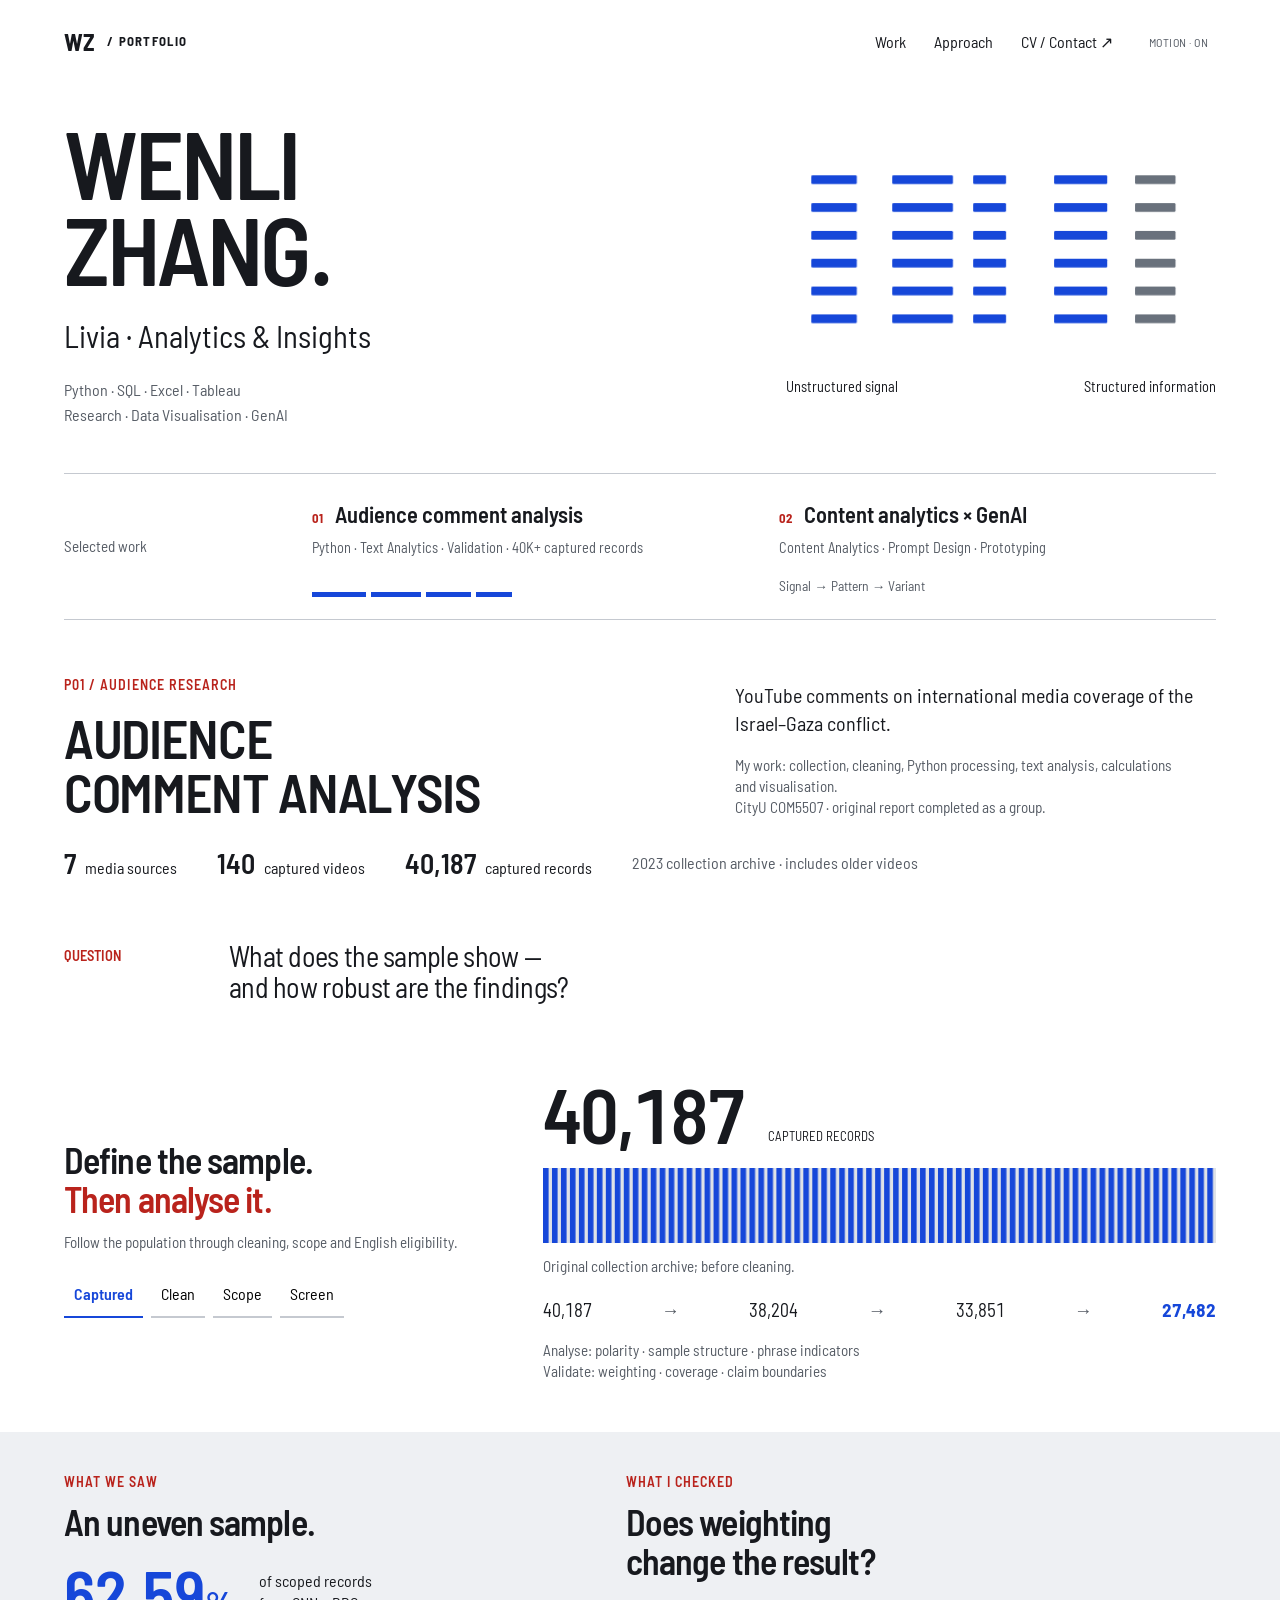
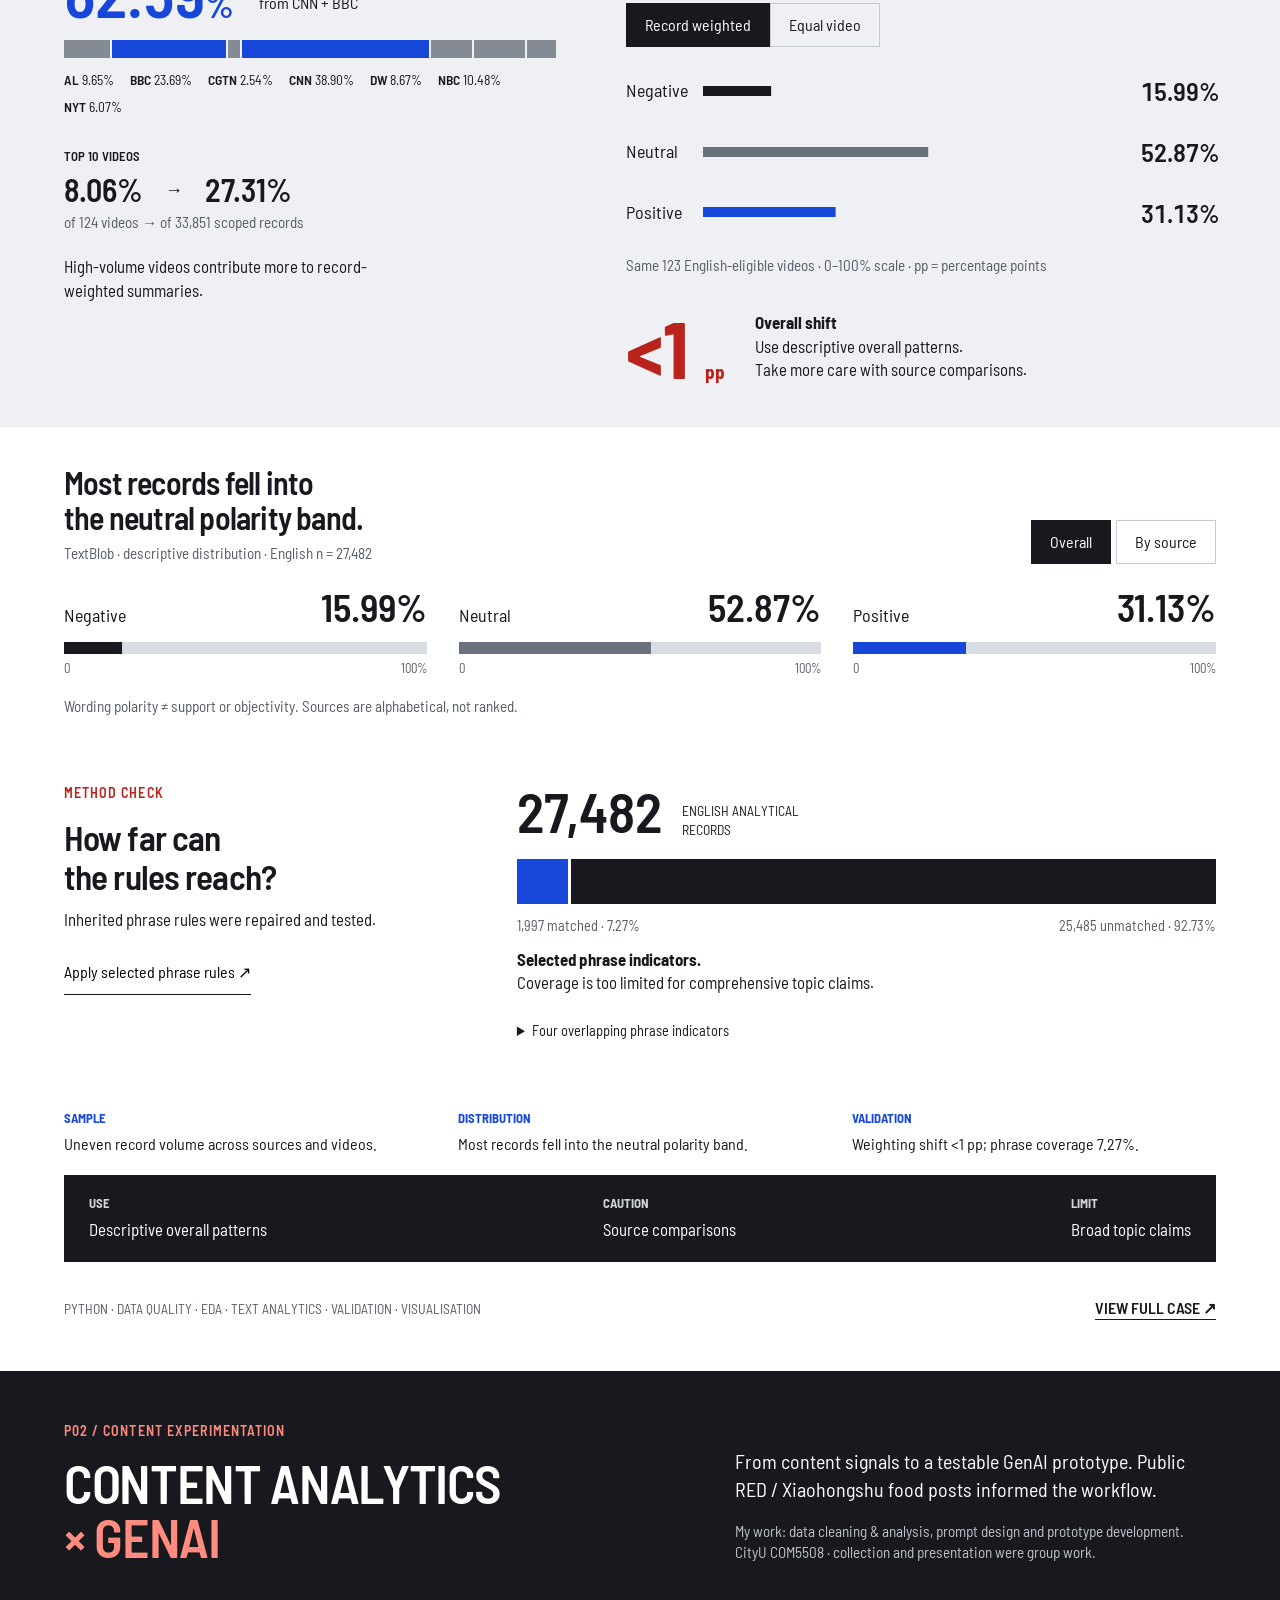
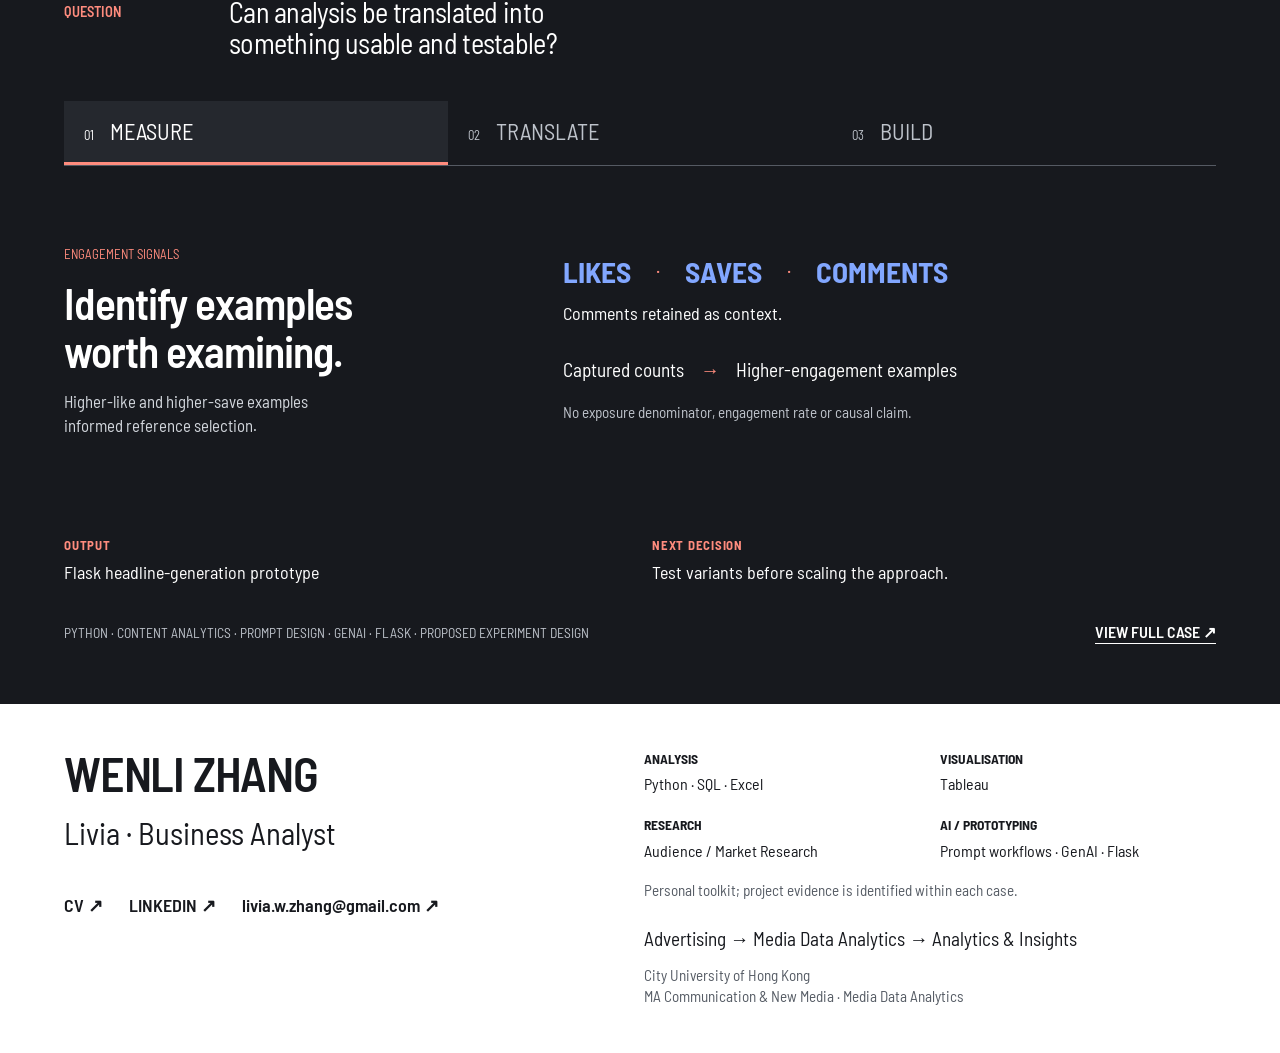
==== commit c438032f: "Update hero positioning text only" ====
--- a/index.html
+++ b/index.html
@@ -1,7 +1,7 @@
 <!doctype html>
 <html lang="en"><head><meta charset="utf-8"><meta name="viewport" content="width=device-width,initial-scale=1,viewport-fit=cover"><title>Wenli Zhang | Business Analyst Portfolio</title><meta name="description" content="Business Analyst portfolio by Wenli Zhang featuring analytics, research, data visualisation and GenAI prototyping projects."><link rel="stylesheet" href="style.css?v=refined-final"><script defer src="p01.js"></script><script defer src="app.js?v=refined-final"></script><link rel="icon" href="data:image/svg+xml,%3Csvg xmlns='http://www.w3.org/2000/svg' viewBox='0 0 64 64'%3E%3Crect width='64' height='64' fill='%23b9231c'/%3E%3Ctext x='8' y='46' fill='white' font-size='42' font-family='sans-serif'%3EW%3C/text%3E%3C/svg%3E"><link rel="canonical" href="https://wenlizhang-data.github.io/"></head>
 <body><a class="skip" href="#p01">Skip to projects</a>
-<header id="home" class="wrap hero"><nav aria-label="Main navigation"><a class="brand" href="#home">WZ<span> / PORTFOLIO</span></a><div><a href="#p01">Work</a><a href="#approach">Approach</a><a href="#contact">CV / Contact ↗</a><button id="motion" aria-pressed="false">Motion on</button></div></nav><div class="hero-main"><div><h1>WENLI<br>ZHANG<span class="period">.</span></h1><p class="role">Livia · Business Analyst</p><p class="hero-skills">Python · SQL · Excel · Tableau<br>Research · Data Visualisation · GenAI</p></div><button type="button" class="signal-object" aria-label="Replay signal-to-structure animation"><svg viewBox="0 0 340 170" aria-hidden="true"><rect x="20" y="20" width="36" height="7" rx="1" style="--dx:-65px;--dy:-50px;--turn:-25deg;--delay:0ms"/><rect x="84" y="20" width="48" height="7" rx="1" style="--dx:-28px;--dy:-31px;--turn:-12deg;--delay:35ms"/><rect x="148" y="20" width="26" height="7" rx="1" style="--dx:9px;--dy:-12px;--turn:1deg;--delay:70ms"/><rect x="212" y="20" width="42" height="7" rx="1" style="--dx:46px;--dy:7px;--turn:14deg;--delay:105ms"/><rect x="276" y="20" width="32" height="7" rx="1" style="--dx:-47px;--dy:26px;--turn:-23deg;--delay:140ms"/><rect x="20" y="42" width="36" height="7" rx="1" style="--dx:-10px;--dy:45px;--turn:-10deg;--delay:0ms"/><rect x="84" y="42" width="48" height="7" rx="1" style="--dx:27px;--dy:-36px;--turn:3deg;--delay:35ms"/><rect x="148" y="42" width="26" height="7" rx="1" style="--dx:64px;--dy:-17px;--turn:16deg;--delay:70ms"/><rect x="212" y="42" width="42" height="7" rx="1" style="--dx:-29px;--dy:2px;--turn:-21deg;--delay:105ms"/><rect x="276" y="42" width="32" height="7" rx="1" style="--dx:8px;--dy:21px;--turn:-8deg;--delay:140ms"/><rect x="20" y="64" width="36" height="7" rx="1" style="--dx:45px;--dy:40px;--turn:5deg;--delay:0ms"/><rect x="84" y="64" width="48" height="7" rx="1" style="--dx:-48px;--dy:-41px;--turn:18deg;--delay:35ms"/><rect x="148" y="64" width="26" height="7" rx="1" style="--dx:-11px;--dy:-22px;--turn:-19deg;--delay:70ms"/><rect x="212" y="64" width="42" height="7" rx="1" style="--dx:26px;--dy:-3px;--turn:-6deg;--delay:105ms"/><rect x="276" y="64" width="32" height="7" rx="1" style="--dx:63px;--dy:16px;--turn:7deg;--delay:140ms"/><rect x="20" y="86" width="36" height="7" rx="1" style="--dx:-30px;--dy:35px;--turn:20deg;--delay:0ms"/><rect x="84" y="86" width="48" height="7" rx="1" style="--dx:7px;--dy:-46px;--turn:-17deg;--delay:35ms"/><rect x="148" y="86" width="26" height="7" rx="1" style="--dx:44px;--dy:-27px;--turn:-4deg;--delay:70ms"/><rect x="212" y="86" width="42" height="7" rx="1" style="--dx:-49px;--dy:-8px;--turn:9deg;--delay:105ms"/><rect x="276" y="86" width="32" height="7" rx="1" style="--dx:-12px;--dy:11px;--turn:22deg;--delay:140ms"/><rect x="20" y="108" width="36" height="7" rx="1" style="--dx:25px;--dy:30px;--turn:-15deg;--delay:0ms"/><rect x="84" y="108" width="48" height="7" rx="1" style="--dx:62px;--dy:49px;--turn:-2deg;--delay:35ms"/><rect x="148" y="108" width="26" height="7" rx="1" style="--dx:-31px;--dy:-32px;--turn:11deg;--delay:70ms"/><rect x="212" y="108" width="42" height="7" rx="1" style="--dx:6px;--dy:-13px;--turn:24deg;--delay:105ms"/><rect x="276" y="108" width="32" height="7" rx="1" style="--dx:43px;--dy:6px;--turn:-13deg;--delay:140ms"/><rect x="20" y="130" width="36" height="7" rx="1" style="--dx:-50px;--dy:25px;--turn:0deg;--delay:0ms"/><rect x="84" y="130" width="48" height="7" rx="1" style="--dx:-13px;--dy:44px;--turn:13deg;--delay:35ms"/><rect x="148" y="130" width="26" height="7" rx="1" style="--dx:24px;--dy:-37px;--turn:-24deg;--delay:70ms"/><rect x="212" y="130" width="42" height="7" rx="1" style="--dx:61px;--dy:-18px;--turn:-11deg;--delay:105ms"/><rect x="276" y="130" width="32" height="7" rx="1" style="--dx:-32px;--dy:1px;--turn:2deg;--delay:140ms"/></svg><span class="signal-labels"><span>Unstructured signal</span><span>Structured information</span></span></button></div><div class="work-index"><span>Selected work</span><a href="#p01"><b>01</b> Audience comment analysis <small>Python · Text Analytics · Validation · 40K+ captured records</small><span class="index-preview" aria-hidden="true"><i style="width:100%"></i><i style="width:95%"></i><i style="width:84%"></i><i style="width:68%"></i></span></a><a href="#p02"><b>02</b> Content analytics × GenAI <small>Content Analytics · Prompt Design · Prototyping</small><span class="index-preview flow-preview" aria-hidden="true">Signal → Pattern → Variant</span></a></div></header>
+<header id="home" class="wrap hero"><nav aria-label="Main navigation"><a class="brand" href="#home">WZ<span> / PORTFOLIO</span></a><div><a href="#p01">Work</a><a href="#approach">Approach</a><a href="#contact">CV / Contact ↗</a><button id="motion" aria-pressed="false">Motion on</button></div></nav><div class="hero-main"><div><h1>WENLI<br>ZHANG<span class="period">.</span></h1><p class="role">Livia · Analytics &amp; Insights</p><p class="hero-skills">Python · SQL · Excel · Tableau<br>Research · Data Visualisation · GenAI</p></div><button type="button" class="signal-object" aria-label="Replay signal-to-structure animation"><svg viewBox="0 0 340 170" aria-hidden="true"><rect x="20" y="20" width="36" height="7" rx="1" style="--dx:-65px;--dy:-50px;--turn:-25deg;--delay:0ms"/><rect x="84" y="20" width="48" height="7" rx="1" style="--dx:-28px;--dy:-31px;--turn:-12deg;--delay:35ms"/><rect x="148" y="20" width="26" height="7" rx="1" style="--dx:9px;--dy:-12px;--turn:1deg;--delay:70ms"/><rect x="212" y="20" width="42" height="7" rx="1" style="--dx:46px;--dy:7px;--turn:14deg;--delay:105ms"/><rect x="276" y="20" width="32" height="7" rx="1" style="--dx:-47px;--dy:26px;--turn:-23deg;--delay:140ms"/><rect x="20" y="42" width="36" height="7" rx="1" style="--dx:-10px;--dy:45px;--turn:-10deg;--delay:0ms"/><rect x="84" y="42" width="48" height="7" rx="1" style="--dx:27px;--dy:-36px;--turn:3deg;--delay:35ms"/><rect x="148" y="42" width="26" height="7" rx="1" style="--dx:64px;--dy:-17px;--turn:16deg;--delay:70ms"/><rect x="212" y="42" width="42" height="7" rx="1" style="--dx:-29px;--dy:2px;--turn:-21deg;--delay:105ms"/><rect x="276" y="42" width="32" height="7" rx="1" style="--dx:8px;--dy:21px;--turn:-8deg;--delay:140ms"/><rect x="20" y="64" width="36" height="7" rx="1" style="--dx:45px;--dy:40px;--turn:5deg;--delay:0ms"/><rect x="84" y="64" width="48" height="7" rx="1" style="--dx:-48px;--dy:-41px;--turn:18deg;--delay:35ms"/><rect x="148" y="64" width="26" height="7" rx="1" style="--dx:-11px;--dy:-22px;--turn:-19deg;--delay:70ms"/><rect x="212" y="64" width="42" height="7" rx="1" style="--dx:26px;--dy:-3px;--turn:-6deg;--delay:105ms"/><rect x="276" y="64" width="32" height="7" rx="1" style="--dx:63px;--dy:16px;--turn:7deg;--delay:140ms"/><rect x="20" y="86" width="36" height="7" rx="1" style="--dx:-30px;--dy:35px;--turn:20deg;--delay:0ms"/><rect x="84" y="86" width="48" height="7" rx="1" style="--dx:7px;--dy:-46px;--turn:-17deg;--delay:35ms"/><rect x="148" y="86" width="26" height="7" rx="1" style="--dx:44px;--dy:-27px;--turn:-4deg;--delay:70ms"/><rect x="212" y="86" width="42" height="7" rx="1" style="--dx:-49px;--dy:-8px;--turn:9deg;--delay:105ms"/><rect x="276" y="86" width="32" height="7" rx="1" style="--dx:-12px;--dy:11px;--turn:22deg;--delay:140ms"/><rect x="20" y="108" width="36" height="7" rx="1" style="--dx:25px;--dy:30px;--turn:-15deg;--delay:0ms"/><rect x="84" y="108" width="48" height="7" rx="1" style="--dx:62px;--dy:49px;--turn:-2deg;--delay:35ms"/><rect x="148" y="108" width="26" height="7" rx="1" style="--dx:-31px;--dy:-32px;--turn:11deg;--delay:70ms"/><rect x="212" y="108" width="42" height="7" rx="1" style="--dx:6px;--dy:-13px;--turn:24deg;--delay:105ms"/><rect x="276" y="108" width="32" height="7" rx="1" style="--dx:43px;--dy:6px;--turn:-13deg;--delay:140ms"/><rect x="20" y="130" width="36" height="7" rx="1" style="--dx:-50px;--dy:25px;--turn:0deg;--delay:0ms"/><rect x="84" y="130" width="48" height="7" rx="1" style="--dx:-13px;--dy:44px;--turn:13deg;--delay:35ms"/><rect x="148" y="130" width="26" height="7" rx="1" style="--dx:24px;--dy:-37px;--turn:-24deg;--delay:70ms"/><rect x="212" y="130" width="42" height="7" rx="1" style="--dx:61px;--dy:-18px;--turn:-11deg;--delay:105ms"/><rect x="276" y="130" width="32" height="7" rx="1" style="--dx:-32px;--dy:1px;--turn:2deg;--delay:140ms"/></svg><span class="signal-labels"><span>Unstructured signal</span><span>Structured information</span></span></button></div><div class="work-index"><span>Selected work</span><a href="#p01"><b>01</b> Audience comment analysis <small>Python · Text Analytics · Validation · 40K+ captured records</small><span class="index-preview" aria-hidden="true"><i style="width:100%"></i><i style="width:95%"></i><i style="width:84%"></i><i style="width:68%"></i></span></a><a href="#p02"><b>02</b> Content analytics × GenAI <small>Content Analytics · Prompt Design · Prototyping</small><span class="index-preview flow-preview" aria-hidden="true">Signal → Pattern → Variant</span></a></div></header>
 <main><section id="p01" class="project wrap" aria-labelledby="p01-title"><header class="project-head"><div><span class="project-id">P01 / AUDIENCE RESEARCH</span><h2 id="p01-title">AUDIENCE<br>COMMENT ANALYSIS</h2></div><div class="context"><p>YouTube comments on international media coverage of the Israel–Gaza conflict.</p><p class="small">My work: collection, cleaning, Python processing, text analysis, calculations and visualisation.<br>CityU COM5507 · original report completed as a group.</p></div></header><div class="archive"><span><b>7</b> media sources</span><span><b>140</b> captured videos</span><span><b>40,187</b> captured records</span><span class="small">2023 collection archive · includes older videos</span></div><div class="question"><span>QUESTION</span><h3>What does the sample show —<br>and how robust are the findings?</h3></div>
 <section id="approach" class="population-scene" aria-labelledby="population-title"><div class="population-intro"><h3 id="population-title">Define the sample.<br><em>Then analyse it.</em></h3><p class="small">Follow the population through cleaning, scope and English eligibility.</p><div class="stage-control" role="group" aria-label="Population stage"><button data-pop="0" aria-pressed="true">Captured</button><button data-pop="1" aria-pressed="false">Clean</button><button data-pop="2" aria-pressed="false">Scope</button><button data-pop="3" aria-pressed="false">Screen</button></div></div><div class="population-display"><div class="pop-number" aria-live="polite"><strong id="pop-count">40,187</strong><span id="pop-label">CAPTURED RECORDS</span></div><svg id="population-field" viewBox="0 0 600 90" preserveAspectRatio="none" aria-hidden="true"><defs><pattern id="record-lines" width="8" height="90" patternUnits="userSpaceOnUse"><rect width="5" height="90" fill="currentColor"/></pattern><clipPath id="pop-clip"><rect id="pop-mask" width="600" height="90"/></clipPath></defs><rect width="600" height="90" fill="#dfe2e7"/><rect width="600" height="90" fill="url(#record-lines)" clip-path="url(#pop-clip)"/></svg><p id="pop-note" class="small">Original collection archive; before cleaning.</p><div class="population-trail">40,187 <i>→</i> 38,204 <i>→</i> 33,851 <i>→</i> <b>27,482</b></div><p class="small analysis-follow">Analyse: polarity · sample structure · phrase indicators<br>Validate: weighting · coverage · claim boundaries</p></div></section>
 <section id="weighting" class="evidence-scene" aria-labelledby="risk-title"><div class="sample-risk"><span class="project-id">WHAT WE SAW</span><h3 id="risk-title">An uneven sample.</h3><div class="finding-head"><strong>62.59<small>%</small></strong><p>of scoped records<br>from CNN + BBC</p></div><div id="source-composition" class="composition"></div><div id="composition-key" class="composition-key"></div><div class="concentration"><span>TOP 10 VIDEOS</span><div><b>8.06%</b><i>→</i><b>27.31%</b></div><p class="small">of 124 videos → of 33,851 scoped records</p></div><p class="implication">High-volume videos contribute more to record-weighted summaries.</p></div><div class="weight-test"><span class="project-id">WHAT I CHECKED</span><h3>Does weighting<br>change the result?</h3><div class="weight-control" role="group" aria-label="Weighting method"><button data-weight="record" aria-pressed="true">Record weighted</button><button data-weight="equal" aria-pressed="false">Equal video</button></div><div id="weight-chart" aria-live="polite"></div><p class="small">Same 123 English-eligible videos · 0–100% scale · pp = percentage points</p><div class="weight-decision"><strong>&lt;1 <small>pp</small></strong><p><b>Overall shift</b><br>Use descriptive overall patterns.<br>Take more care with source comparisons.</p></div></div></section>
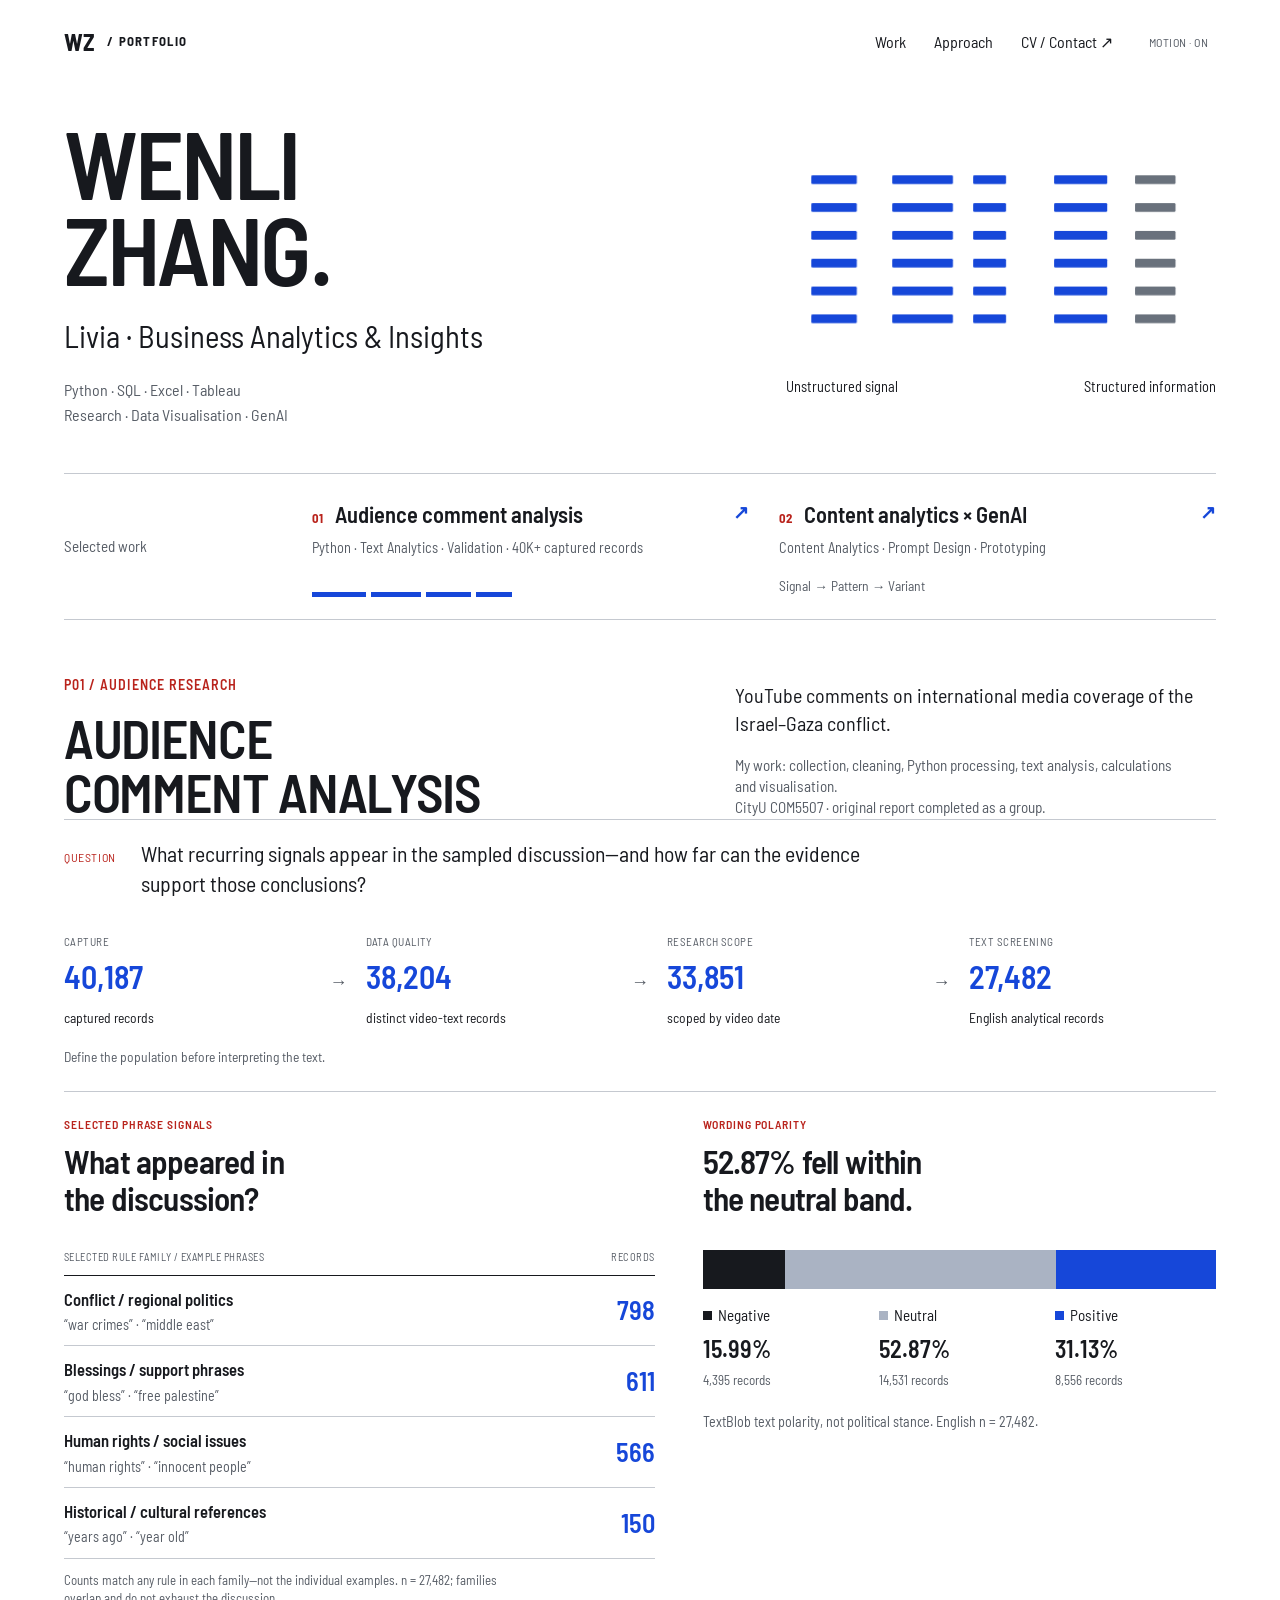
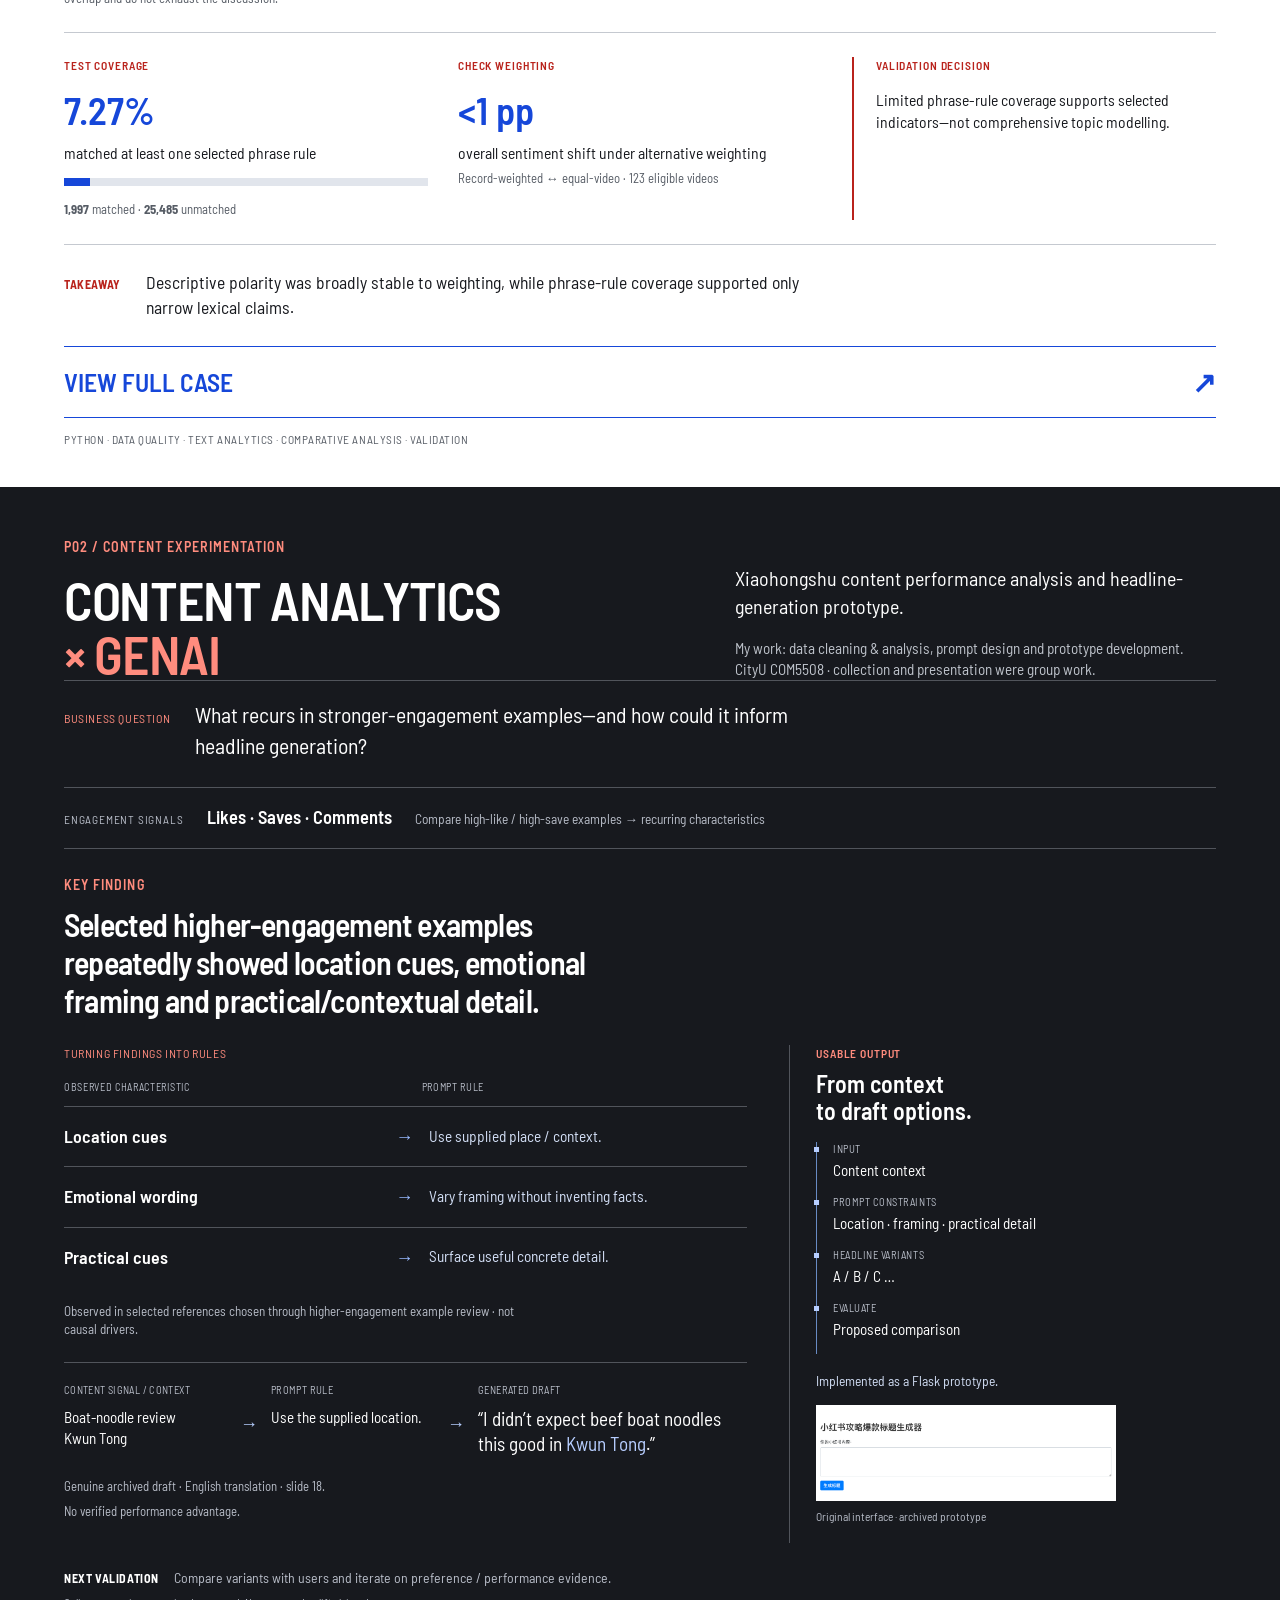
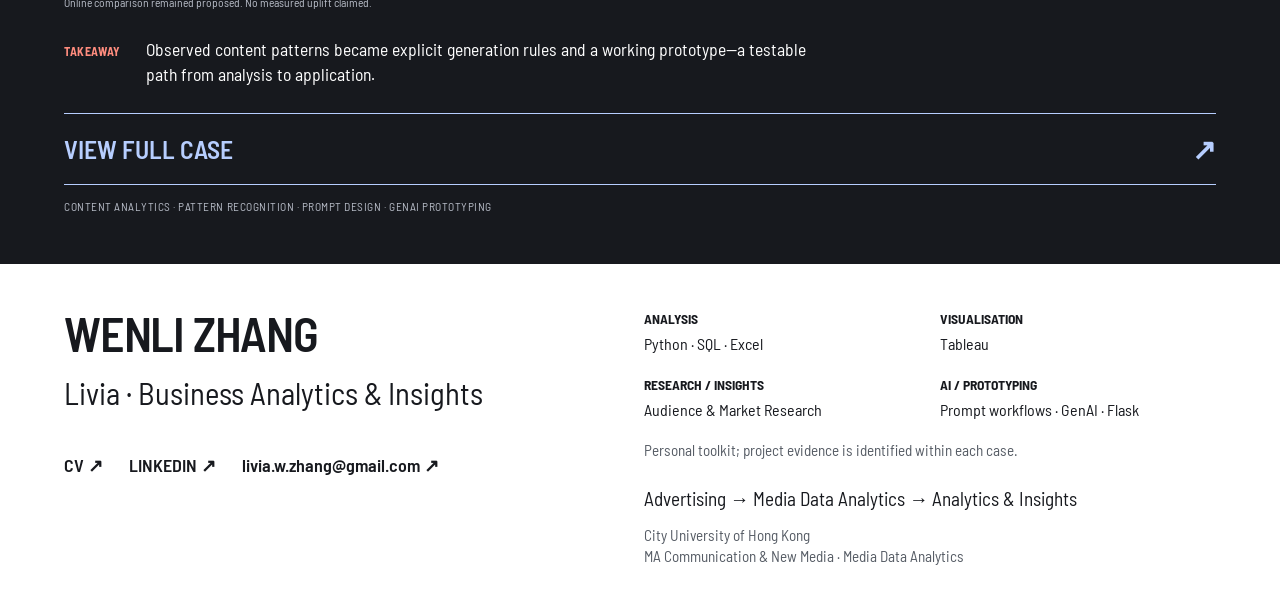
==== commit 81cf3c2e: "Publish approved portfolio with four final homepage refinements Publish the approved local review ca" ====
--- a/index.html
+++ b/index.html
@@ -1,11 +1,6 @@
 <!doctype html>
-<html lang="en"><head><meta charset="utf-8"><meta name="viewport" content="width=device-width,initial-scale=1,viewport-fit=cover"><title>Wenli Zhang | Business Analyst Portfolio</title><meta name="description" content="Business Analyst portfolio by Wenli Zhang featuring analytics, research, data visualisation and GenAI prototyping projects."><link rel="stylesheet" href="style.css?v=refined-final"><script defer src="p01.js"></script><script defer src="app.js?v=refined-final"></script><link rel="icon" href="data:image/svg+xml,%3Csvg xmlns='http://www.w3.org/2000/svg' viewBox='0 0 64 64'%3E%3Crect width='64' height='64' fill='%23b9231c'/%3E%3Ctext x='8' y='46' fill='white' font-size='42' font-family='sans-serif'%3EW%3C/text%3E%3C/svg%3E"><link rel="canonical" href="https://wenlizhang-data.github.io/"></head>
+<html lang="en"><head><meta charset="utf-8"><meta name="viewport" content="width=device-width,initial-scale=1,viewport-fit=cover"><title>Wenli Zhang | Business Analytics &amp; Insights</title><meta name="description" content="Business analytics and insights portfolio by Wenli Zhang featuring analytics, research, data visualisation and GenAI prototyping projects."><link rel="stylesheet" href="style.css?v=refined-final"><script defer src="p01.js"></script><script defer src="app.js?v=refined-final"></script><link rel="icon" href="data:image/svg+xml,%3Csvg xmlns='http://www.w3.org/2000/svg' viewBox='0 0 64 64'%3E%3Crect width='64' height='64' fill='%23b9231c'/%3E%3Ctext x='8' y='46' fill='white' font-size='42' font-family='sans-serif'%3EW%3C/text%3E%3C/svg%3E"><link rel="canonical" href="https://wenlizhang-data.github.io/"></head>
 <body><a class="skip" href="#p01">Skip to projects</a>
-<header id="home" class="wrap hero"><nav aria-label="Main navigation"><a class="brand" href="#home">WZ<span> / PORTFOLIO</span></a><div><a href="#p01">Work</a><a href="#approach">Approach</a><a href="#contact">CV / Contact ↗</a><button id="motion" aria-pressed="false">Motion on</button></div></nav><div class="hero-main"><div><h1>WENLI<br>ZHANG<span class="period">.</span></h1><p class="role">Livia · Analytics &amp; Insights</p><p class="hero-skills">Python · SQL · Excel · Tableau<br>Research · Data Visualisation · GenAI</p></div><button type="button" class="signal-object" aria-label="Replay signal-to-structure animation"><svg viewBox="0 0 340 170" aria-hidden="true"><rect x="20" y="20" width="36" height="7" rx="1" style="--dx:-65px;--dy:-50px;--turn:-25deg;--delay:0ms"/><rect x="84" y="20" width="48" height="7" rx="1" style="--dx:-28px;--dy:-31px;--turn:-12deg;--delay:35ms"/><rect x="148" y="20" width="26" height="7" rx="1" style="--dx:9px;--dy:-12px;--turn:1deg;--delay:70ms"/><rect x="212" y="20" width="42" height="7" rx="1" style="--dx:46px;--dy:7px;--turn:14deg;--delay:105ms"/><rect x="276" y="20" width="32" height="7" rx="1" style="--dx:-47px;--dy:26px;--turn:-23deg;--delay:140ms"/><rect x="20" y="42" width="36" height="7" rx="1" style="--dx:-10px;--dy:45px;--turn:-10deg;--delay:0ms"/><rect x="84" y="42" width="48" height="7" rx="1" style="--dx:27px;--dy:-36px;--turn:3deg;--delay:35ms"/><rect x="148" y="42" width="26" height="7" rx="1" style="--dx:64px;--dy:-17px;--turn:16deg;--delay:70ms"/><rect x="212" y="42" width="42" height="7" rx="1" style="--dx:-29px;--dy:2px;--turn:-21deg;--delay:105ms"/><rect x="276" y="42" width="32" height="7" rx="1" style="--dx:8px;--dy:21px;--turn:-8deg;--delay:140ms"/><rect x="20" y="64" width="36" height="7" rx="1" style="--dx:45px;--dy:40px;--turn:5deg;--delay:0ms"/><rect x="84" y="64" width="48" height="7" rx="1" style="--dx:-48px;--dy:-41px;--turn:18deg;--delay:35ms"/><rect x="148" y="64" width="26" height="7" rx="1" style="--dx:-11px;--dy:-22px;--turn:-19deg;--delay:70ms"/><rect x="212" y="64" width="42" height="7" rx="1" style="--dx:26px;--dy:-3px;--turn:-6deg;--delay:105ms"/><rect x="276" y="64" width="32" height="7" rx="1" style="--dx:63px;--dy:16px;--turn:7deg;--delay:140ms"/><rect x="20" y="86" width="36" height="7" rx="1" style="--dx:-30px;--dy:35px;--turn:20deg;--delay:0ms"/><rect x="84" y="86" width="48" height="7" rx="1" style="--dx:7px;--dy:-46px;--turn:-17deg;--delay:35ms"/><rect x="148" y="86" width="26" height="7" rx="1" style="--dx:44px;--dy:-27px;--turn:-4deg;--delay:70ms"/><rect x="212" y="86" width="42" height="7" rx="1" style="--dx:-49px;--dy:-8px;--turn:9deg;--delay:105ms"/><rect x="276" y="86" width="32" height="7" rx="1" style="--dx:-12px;--dy:11px;--turn:22deg;--delay:140ms"/><rect x="20" y="108" width="36" height="7" rx="1" style="--dx:25px;--dy:30px;--turn:-15deg;--delay:0ms"/><rect x="84" y="108" width="48" height="7" rx="1" style="--dx:62px;--dy:49px;--turn:-2deg;--delay:35ms"/><rect x="148" y="108" width="26" height="7" rx="1" style="--dx:-31px;--dy:-32px;--turn:11deg;--delay:70ms"/><rect x="212" y="108" width="42" height="7" rx="1" style="--dx:6px;--dy:-13px;--turn:24deg;--delay:105ms"/><rect x="276" y="108" width="32" height="7" rx="1" style="--dx:43px;--dy:6px;--turn:-13deg;--delay:140ms"/><rect x="20" y="130" width="36" height="7" rx="1" style="--dx:-50px;--dy:25px;--turn:0deg;--delay:0ms"/><rect x="84" y="130" width="48" height="7" rx="1" style="--dx:-13px;--dy:44px;--turn:13deg;--delay:35ms"/><rect x="148" y="130" width="26" height="7" rx="1" style="--dx:24px;--dy:-37px;--turn:-24deg;--delay:70ms"/><rect x="212" y="130" width="42" height="7" rx="1" style="--dx:61px;--dy:-18px;--turn:-11deg;--delay:105ms"/><rect x="276" y="130" width="32" height="7" rx="1" style="--dx:-32px;--dy:1px;--turn:2deg;--delay:140ms"/></svg><span class="signal-labels"><span>Unstructured signal</span><span>Structured information</span></span></button></div><div class="work-index"><span>Selected work</span><a href="#p01"><b>01</b> Audience comment analysis <small>Python · Text Analytics · Validation · 40K+ captured records</small><span class="index-preview" aria-hidden="true"><i style="width:100%"></i><i style="width:95%"></i><i style="width:84%"></i><i style="width:68%"></i></span></a><a href="#p02"><b>02</b> Content analytics × GenAI <small>Content Analytics · Prompt Design · Prototyping</small><span class="index-preview flow-preview" aria-hidden="true">Signal → Pattern → Variant</span></a></div></header>
-<main><section id="p01" class="project wrap" aria-labelledby="p01-title"><header class="project-head"><div><span class="project-id">P01 / AUDIENCE RESEARCH</span><h2 id="p01-title">AUDIENCE<br>COMMENT ANALYSIS</h2></div><div class="context"><p>YouTube comments on international media coverage of the Israel–Gaza conflict.</p><p class="small">My work: collection, cleaning, Python processing, text analysis, calculations and visualisation.<br>CityU COM5507 · original report completed as a group.</p></div></header><div class="archive"><span><b>7</b> media sources</span><span><b>140</b> captured videos</span><span><b>40,187</b> captured records</span><span class="small">2023 collection archive · includes older videos</span></div><div class="question"><span>QUESTION</span><h3>What does the sample show —<br>and how robust are the findings?</h3></div>
-<section id="approach" class="population-scene" aria-labelledby="population-title"><div class="population-intro"><h3 id="population-title">Define the sample.<br><em>Then analyse it.</em></h3><p class="small">Follow the population through cleaning, scope and English eligibility.</p><div class="stage-control" role="group" aria-label="Population stage"><button data-pop="0" aria-pressed="true">Captured</button><button data-pop="1" aria-pressed="false">Clean</button><button data-pop="2" aria-pressed="false">Scope</button><button data-pop="3" aria-pressed="false">Screen</button></div></div><div class="population-display"><div class="pop-number" aria-live="polite"><strong id="pop-count">40,187</strong><span id="pop-label">CAPTURED RECORDS</span></div><svg id="population-field" viewBox="0 0 600 90" preserveAspectRatio="none" aria-hidden="true"><defs><pattern id="record-lines" width="8" height="90" patternUnits="userSpaceOnUse"><rect width="5" height="90" fill="currentColor"/></pattern><clipPath id="pop-clip"><rect id="pop-mask" width="600" height="90"/></clipPath></defs><rect width="600" height="90" fill="#dfe2e7"/><rect width="600" height="90" fill="url(#record-lines)" clip-path="url(#pop-clip)"/></svg><p id="pop-note" class="small">Original collection archive; before cleaning.</p><div class="population-trail">40,187 <i>→</i> 38,204 <i>→</i> 33,851 <i>→</i> <b>27,482</b></div><p class="small analysis-follow">Analyse: polarity · sample structure · phrase indicators<br>Validate: weighting · coverage · claim boundaries</p></div></section>
-<section id="weighting" class="evidence-scene" aria-labelledby="risk-title"><div class="sample-risk"><span class="project-id">WHAT WE SAW</span><h3 id="risk-title">An uneven sample.</h3><div class="finding-head"><strong>62.59<small>%</small></strong><p>of scoped records<br>from CNN + BBC</p></div><div id="source-composition" class="composition"></div><div id="composition-key" class="composition-key"></div><div class="concentration"><span>TOP 10 VIDEOS</span><div><b>8.06%</b><i>→</i><b>27.31%</b></div><p class="small">of 124 videos → of 33,851 scoped records</p></div><p class="implication">High-volume videos contribute more to record-weighted summaries.</p></div><div class="weight-test"><span class="project-id">WHAT I CHECKED</span><h3>Does weighting<br>change the result?</h3><div class="weight-control" role="group" aria-label="Weighting method"><button data-weight="record" aria-pressed="true">Record weighted</button><button data-weight="equal" aria-pressed="false">Equal video</button></div><div id="weight-chart" aria-live="polite"></div><p class="small">Same 123 English-eligible videos · 0–100% scale · pp = percentage points</p><div class="weight-decision"><strong>&lt;1 <small>pp</small></strong><p><b>Overall shift</b><br>Use descriptive overall patterns.<br>Take more care with source comparisons.</p></div></div></section>
-<section id="sentiment" class="sentiment"><div class="section-top"><div><h3>Most records fell into<br>the neutral polarity band.</h3><p class="small">TextBlob · descriptive distribution · English n = 27,482</p></div><div class="tabs" role="tablist" aria-label="Sentiment views"><button role="tab" id="overall-tab" aria-selected="true" aria-controls="sentiment-panel" data-view="overall">Overall</button><button role="tab" id="source-tab" aria-selected="false" tabindex="-1" aria-controls="sentiment-panel" data-view="source">By source</button></div></div><div id="sentiment-panel" role="tabpanel" aria-labelledby="overall-tab"></div><p class="annotation">Wording polarity ≠ support or objectivity. Sources are alphabetical, not ranked.</p></section>
-<section id="method" class="method-scene" aria-labelledby="method-title"><div><span class="project-id">METHOD CHECK</span><h3 id="method-title">How far can<br>the rules reach?</h3><p>Inherited phrase rules were repaired and tested.</p><button id="coverage-toggle" aria-pressed="false">Apply selected phrase rules ↗</button></div><div class="coverage-display"><div class="coverage-head"><strong id="coverage-value">27,482</strong><span id="coverage-label">ENGLISH ANALYTICAL RECORDS</span></div><div class="coverage-field" aria-label="7.27 percent matched, 92.73 percent unmatched"><span class="matched"></span><span class="unmatched"></span></div><div class="coverage-count"><span>1,997 matched · 7.27%</span><span>25,485 unmatched · 92.73%</span></div><p class="method-decision"><b>Selected phrase indicators.</b> Coverage is too limited for comprehensive topic claims.</p><details><summary>Four overlapping phrase indicators</summary><div id="phrases"></div><p class="small">Share of 27,482 English records; categories overlap.</p></details></div></section>
-<div class="finding-summary"><p><b>SAMPLE</b>Uneven record volume across sources and videos.</p><p><b>DISTRIBUTION</b>Most records fell into the neutral polarity band.</p><p><b>VALIDATION</b>Weighting shift &lt;1 pp; phrase coverage 7.27%.</p></div><div class="decision-strip"><p><b>USE</b>Descriptive overall patterns</p><p><b>CAUTION</b>Source comparisons</p><p><b>LIMIT</b>Broad topic claims</p></div><div class="project-close"><p>PYTHON · DATA QUALITY · EDA · TEXT ANALYTICS · VALIDATION · VISUALISATION</p><a href="p01.html">VIEW FULL CASE ↗</a></div></section>
-<section id="p02" class="project dark" aria-labelledby="p02-title"><div class="wrap"><header class="project-head"><div><span class="project-id">P02 / CONTENT EXPERIMENTATION</span><h2 id="p02-title">CONTENT ANALYTICS<br><em>× GENAI</em></h2></div><div class="context"><p>From content signals to a testable GenAI prototype. Public RED / Xiaohongshu food posts informed the workflow.</p><p class="small">My work: data cleaning &amp; analysis, prompt design and prototype development.<br>CityU COM5508 · collection and presentation were group work.</p></div></header><div class="question"><span>QUESTION</span><h3>Can analysis be translated into<br>something usable and testable?</h3></div><section id="workspace" class="workspace" aria-label="Content experiment workspace"><div class="workspace-nav" role="tablist" aria-label="Analysis to prototype workflow"><button role="tab" id="measure-tab" data-work="measure" aria-controls="workspace-panel" aria-selected="true"><small>01</small> MEASURE</button><button role="tab" id="translate-tab" data-work="translate" aria-controls="workspace-panel" aria-selected="false" tabindex="-1"><small>02</small> TRANSLATE</button><button role="tab" id="build-tab" data-work="build" aria-controls="workspace-panel" aria-selected="false" tabindex="-1"><small>03</small> BUILD</button></div><div id="workspace-panel" role="tabpanel" aria-labelledby="measure-tab" tabindex="0"></div></section><div class="prototype-outcome"><p><b>OUTPUT</b>Flask headline-generation prototype</p><p><b>NEXT DECISION</b>Test variants before scaling the approach.</p></div><div class="project-close"><p>PYTHON · CONTENT ANALYTICS · PROMPT DESIGN · GENAI · FLASK · PROPOSED EXPERIMENT DESIGN</p><a href="p02.html">VIEW FULL CASE ↗</a></div></div></section></main><footer id="contact" class="wrap"><div class="profile-name"><h2>WENLI ZHANG</h2><p class="role">Livia · Business Analyst</p><div class="contact-links"><a href="Wenli_Zhang_CV.pdf">CV ↗</a><a href="https://www.linkedin.com/in/wenli-zhang-livia/">LINKEDIN ↗</a><a href="mailto:livia.w.zhang@gmail.com">livia.w.zhang@gmail.com ↗</a></div></div><div><div class="toolkit"><p><b>ANALYSIS</b>Python · SQL · Excel</p><p><b>VISUALISATION</b>Tableau</p><p><b>RESEARCH</b>Audience / Market Research</p><p><b>AI / PROTOTYPING</b>Prompt workflows · GenAI · Flask</p></div><p class="small">Personal toolkit; project evidence is identified within each case.</p><p class="background">Advertising → Media Data Analytics → Analytics &amp; Insights</p><p class="small">City University of Hong Kong<br>MA Communication & New Media · Media Data Analytics</p></div></footer></body></html>
+<header id="home" class="wrap hero"><nav aria-label="Main navigation"><a class="brand" href="#home">WZ<span> / PORTFOLIO</span></a><div><a href="#p01">Work</a><a href="#approach">Approach</a><a href="#contact">CV / Contact ↗</a><button id="motion" aria-pressed="false">Motion on</button></div></nav><div class="hero-main"><div><h1>WENLI<br>ZHANG<span class="period">.</span></h1><p class="role">Livia · Business Analytics &amp; Insights</p><p class="hero-skills">Python · SQL · Excel · Tableau<br>Research · Data Visualisation · GenAI</p></div><button type="button" class="signal-object" aria-label="Replay signal-to-structure animation"><svg viewBox="0 0 340 170" aria-hidden="true"><rect x="20" y="20" width="36" height="7" rx="1" style="--dx:-65px;--dy:-50px;--turn:-25deg;--delay:0ms"/><rect x="84" y="20" width="48" height="7" rx="1" style="--dx:-28px;--dy:-31px;--turn:-12deg;--delay:35ms"/><rect x="148" y="20" width="26" height="7" rx="1" style="--dx:9px;--dy:-12px;--turn:1deg;--delay:70ms"/><rect x="212" y="20" width="42" height="7" rx="1" style="--dx:46px;--dy:7px;--turn:14deg;--delay:105ms"/><rect x="276" y="20" width="32" height="7" rx="1" style="--dx:-47px;--dy:26px;--turn:-23deg;--delay:140ms"/><rect x="20" y="42" width="36" height="7" rx="1" style="--dx:-10px;--dy:45px;--turn:-10deg;--delay:0ms"/><rect x="84" y="42" width="48" height="7" rx="1" style="--dx:27px;--dy:-36px;--turn:3deg;--delay:35ms"/><rect x="148" y="42" width="26" height="7" rx="1" style="--dx:64px;--dy:-17px;--turn:16deg;--delay:70ms"/><rect x="212" y="42" width="42" height="7" rx="1" style="--dx:-29px;--dy:2px;--turn:-21deg;--delay:105ms"/><rect x="276" y="42" width="32" height="7" rx="1" style="--dx:8px;--dy:21px;--turn:-8deg;--delay:140ms"/><rect x="20" y="64" width="36" height="7" rx="1" style="--dx:45px;--dy:40px;--turn:5deg;--delay:0ms"/><rect x="84" y="64" width="48" height="7" rx="1" style="--dx:-48px;--dy:-41px;--turn:18deg;--delay:35ms"/><rect x="148" y="64" width="26" height="7" rx="1" style="--dx:-11px;--dy:-22px;--turn:-19deg;--delay:70ms"/><rect x="212" y="64" width="42" height="7" rx="1" style="--dx:26px;--dy:-3px;--turn:-6deg;--delay:105ms"/><rect x="276" y="64" width="32" height="7" rx="1" style="--dx:63px;--dy:16px;--turn:7deg;--delay:140ms"/><rect x="20" y="86" width="36" height="7" rx="1" style="--dx:-30px;--dy:35px;--turn:20deg;--delay:0ms"/><rect x="84" y="86" width="48" height="7" rx="1" style="--dx:7px;--dy:-46px;--turn:-17deg;--delay:35ms"/><rect x="148" y="86" width="26" height="7" rx="1" style="--dx:44px;--dy:-27px;--turn:-4deg;--delay:70ms"/><rect x="212" y="86" width="42" height="7" rx="1" style="--dx:-49px;--dy:-8px;--turn:9deg;--delay:105ms"/><rect x="276" y="86" width="32" height="7" rx="1" style="--dx:-12px;--dy:11px;--turn:22deg;--delay:140ms"/><rect x="20" y="108" width="36" height="7" rx="1" style="--dx:25px;--dy:30px;--turn:-15deg;--delay:0ms"/><rect x="84" y="108" width="48" height="7" rx="1" style="--dx:62px;--dy:49px;--turn:-2deg;--delay:35ms"/><rect x="148" y="108" width="26" height="7" rx="1" style="--dx:-31px;--dy:-32px;--turn:11deg;--delay:70ms"/><rect x="212" y="108" width="42" height="7" rx="1" style="--dx:6px;--dy:-13px;--turn:24deg;--delay:105ms"/><rect x="276" y="108" width="32" height="7" rx="1" style="--dx:43px;--dy:6px;--turn:-13deg;--delay:140ms"/><rect x="20" y="130" width="36" height="7" rx="1" style="--dx:-50px;--dy:25px;--turn:0deg;--delay:0ms"/><rect x="84" y="130" width="48" height="7" rx="1" style="--dx:-13px;--dy:44px;--turn:13deg;--delay:35ms"/><rect x="148" y="130" width="26" height="7" rx="1" style="--dx:24px;--dy:-37px;--turn:-24deg;--delay:70ms"/><rect x="212" y="130" width="42" height="7" rx="1" style="--dx:61px;--dy:-18px;--turn:-11deg;--delay:105ms"/><rect x="276" y="130" width="32" height="7" rx="1" style="--dx:-32px;--dy:1px;--turn:2deg;--delay:140ms"/></svg><span class="signal-labels"><span>Unstructured signal</span><span>Structured information</span></span></button></div><div class="work-index"><span>Selected work</span><a href="#p01"><b>01</b> Audience comment analysis <small>Python · Text Analytics · Validation · 40K+ captured records</small><span class="index-preview" aria-hidden="true"><i style="width:100%"></i><i style="width:95%"></i><i style="width:84%"></i><i style="width:68%"></i></span></a><a href="#p02"><b>02</b> Content analytics × GenAI <small>Content Analytics · Prompt Design · Prototyping</small><span class="index-preview flow-preview" aria-hidden="true">Signal → Pattern → Variant</span></a></div></header>
+<main><section id="p01" class="project wrap" aria-labelledby="p01-title"><header class="project-head"><div><span class="project-id">P01 / AUDIENCE RESEARCH</span><h2 id="p01-title">AUDIENCE<br>COMMENT ANALYSIS</h2></div><div class="context"><p>YouTube comments on international media coverage of the Israel–Gaza conflict.</p><p class="small">My work: collection, cleaning, Python processing, text analysis, calculations and visualisation.<br>CityU COM5507 · original report completed as a group.</p></div></header><div class="home-question"><span>QUESTION</span><p>What recurring signals appear in the sampled discussion—and how far can the evidence support those conclusions?</p></div><div id="approach" class="scope-story" data-result-reveal><div><small>CAPTURE</small><b>40,187</b><span>captured records</span></div><i>→</i><div><small>DATA QUALITY</small><b>38,204</b><span>distinct video-text records</span></div><i>→</i><div><small>RESEARCH SCOPE</small><b>33,851</b><span>scoped by video date</span></div><i>→</i><div><small>TEXT SCREENING</small><b>27,482</b><span>English analytical records</span></div><p>Define the population before interpreting the text.</p></div><div class="home-results" data-result-reveal><section class="home-lexical" aria-labelledby="home-lexical-title"><span class="project-id">SELECTED PHRASE SIGNALS</span><h3 id="home-lexical-title">What appeared in<br> the discussion?</h3><div class="home-phrase-heading"><span>SELECTED RULE FAMILY / EXAMPLE PHRASES</span><span>RECORDS</span></div><div class="home-phrase-row"><div><b>Conflict / regional politics</b><span>“war crimes” · “middle east”</span></div><strong>798</strong></div><div class="home-phrase-row"><div><b>Blessings / support phrases</b><span>“god bless” · “free palestine”</span></div><strong>611</strong></div><div class="home-phrase-row"><div><b>Human rights / social issues</b><span>“human rights” · “innocent people”</span></div><strong>566</strong></div><div class="home-phrase-row"><div><b>Historical / cultural references</b><span>“years ago” · “year old”</span></div><strong>150</strong></div><p class="small">Counts match any rule in each family—not the individual examples. n = 27,482; families overlap and do not exhaust the discussion.</p></section><section class="home-polarity" aria-labelledby="home-polarity-title"><span class="project-id">WORDING POLARITY</span><h3 id="home-polarity-title">52.87% fell within<br> the neutral band.</h3><div class="home-stack" role="img" aria-label="Negative15.99 percent, Neutral52.87 percent, Positive31.13 percent"><i class="hp-negative" style="width:15.9922858598%"></i><i class="hp-neutral" style="width:52.8746088349%"></i><i class="hp-positive" style="width:31.1331053053%"></i></div><div class="home-polarity-labels"><div><span><i class="hp-negative"></i>Negative</span><b>15.99%</b><small>4,395 records</small></div><div><span><i class="hp-neutral"></i>Neutral</span><b>52.87%</b><small>14,531 records</small></div><div><span><i class="hp-positive"></i>Positive</span><b>31.13%</b><small>8,556 records</small></div></div><p class="small">TextBlob text polarity, not political stance. English n = 27,482.</p></section></div><section class="validation-story" data-result-reveal aria-label="Coverage and weighting validation"><div class="coverage-proof"><span class="project-id">TEST COVERAGE</span><strong>7.27%</strong><p>matched at least one selected phrase rule</p><div class="coverage-track" role="img" aria-label="1,997 matched and 25,485 unmatched records"><i></i></div><small><b>1,997</b> matched · <b>25,485</b> unmatched</small></div><div class="weighting-proof"><span class="project-id">CHECK WEIGHTING</span><strong>&lt;1 pp</strong><p>overall sentiment shift under alternative weighting</p><small>Record-weighted ↔ equal-video · 123 eligible videos</small></div><div class="validation-decision"><span class="project-id">VALIDATION DECISION</span><p>Limited phrase-rule coverage supports selected indicators—not comprehensive topic modelling.</p></div></section><div class="home-takeaway"><b>TAKEAWAY</b><p>Descriptive polarity was broadly stable to weighting, while phrase-rule coverage supported only narrow lexical claims.</p></div><a class="explore-case" href="p01.html"><span>VIEW FULL CASE</span><b aria-hidden="true">↗</b></a><p class="home-capability">PYTHON · DATA QUALITY · TEXT ANALYTICS · COMPARATIVE ANALYSIS · VALIDATION</p></section>
+<section id="p02" class="project dark" aria-labelledby="p02-title"><div class="wrap"><header class="project-head"><div><span class="project-id">P02 / CONTENT EXPERIMENTATION</span><h2 id="p02-title">CONTENT ANALYTICS<br><em>× GENAI</em></h2></div><div class="context"><p>Xiaohongshu content performance analysis and headline-generation prototype.</p><p class="small">My work: data cleaning &amp; analysis, prompt design and prototype development.<br>CityU COM5508 · collection and presentation were group work.</p></div></header><div class="home-question"><span>BUSINESS QUESTION</span><p>What recurs in stronger-engagement examples—and how could it inform headline generation?</p></div><div class="home-signal"><span>ENGAGEMENT SIGNALS</span><b>Likes · Saves · Comments</b><small>Compare high-like / high-save examples → recurring characteristics</small></div><section class="home-application" data-result-reveal aria-labelledby="home-pattern-title"><div class="home-pattern-heading"><span class="project-id">KEY FINDING</span><h3 id="home-pattern-title">Selected higher-engagement examples repeatedly showed location cues, emotional framing and practical/contextual detail.</h3></div><div class="home-translation"><div class="home-pattern-rules"><p class="rules-label">TURNING FINDINGS INTO RULES</p><div class="home-map-head"><span>OBSERVED CHARACTERISTIC</span><span>PROMPT RULE</span></div><div class="home-map-row"><b>Location cues</b><span>→</span><p>Use supplied place / context.</p></div><div class="home-map-row"><b>Emotional wording</b><span>→</span><p>Vary framing without inventing facts.</p></div><div class="home-map-row"><b>Practical cues</b><span>→</span><p>Surface useful concrete detail.</p></div><p class="small">Observed in selected references chosen through higher-engagement example review · not causal drivers.</p><div class="archived-example"><div class="draft-chain"><div><span>CONTENT SIGNAL / CONTEXT</span><p>Boat-noodle review<br>Kwun Tong</p></div><i aria-hidden="true">→</i><div><span>PROMPT RULE</span><p>Use the supplied location.</p></div><i aria-hidden="true">→</i><div><span>GENERATED DRAFT</span><blockquote>“I didn’t expect beef boat noodles this good in <em>Kwun Tong</em>.”</blockquote></div></div><small>Genuine archived draft · English translation · slide 18.<br>No verified performance advantage.</small></div></div><div class="home-prototype"><span class="project-id">USABLE OUTPUT</span><h4>From context<br> to draft options.</h4><ol class="prototype-logic"><li><small>INPUT</small><b>Content context</b></li><li><small>PROMPT CONSTRAINTS</small><b>Location · framing · practical detail</b></li><li><small>HEADLINE VARIANTS</small><b>A / B / C …</b></li><li><small>EVALUATE</small><b>Proposed comparison</b></li></ol><p class="small">Implemented as a Flask prototype.</p><figure><img src="p02-archived-interface.png" alt="Actual archived Flask headline generator with a content-input field and Generate Titles button." width="2048" height="654" loading="lazy"><figcaption>Original interface · archived prototype</figcaption></figure></div></div><p class="home-next"><b>NEXT VALIDATION</b> Compare variants with users and iterate on preference / performance evidence.<br><small>Online comparison remained proposed. No measured uplift claimed.</small></p></section><div class="home-takeaway"><b>TAKEAWAY</b><p>Observed content patterns became explicit generation rules and a working prototype—a testable path from analysis to application.</p></div><a class="explore-case" href="p02.html"><span>VIEW FULL CASE</span><b aria-hidden="true">↗</b></a><p class="home-capability">CONTENT ANALYTICS · PATTERN RECOGNITION · PROMPT DESIGN · GENAI PROTOTYPING</p></div></section></main><footer id="contact" class="wrap"><div class="profile-name"><h2>WENLI ZHANG</h2><p class="role">Livia · Business Analytics &amp; Insights</p><div class="contact-links"><a href="Wenli_Zhang_CV.pdf">CV ↗</a><a href="https://www.linkedin.com/in/wenli-zhang-livia/">LINKEDIN ↗</a><a href="mailto:livia.w.zhang@gmail.com">livia.w.zhang@gmail.com ↗</a></div></div><div><div class="toolkit"><p><b>ANALYSIS</b>Python · SQL · Excel</p><p><b>VISUALISATION</b>Tableau</p><p><b>RESEARCH / INSIGHTS</b>Audience &amp; Market Research</p><p><b>AI / PROTOTYPING</b>Prompt workflows · GenAI · Flask</p></div><p class="small">Personal toolkit; project evidence is identified within each case.</p><p class="background">Advertising → Media Data Analytics → Analytics &amp; Insights</p><p class="small">City University of Hong Kong<br>MA Communication & New Media · Media Data Analytics</p></div></footer></body></html>
--- a/style.css
+++ b/style.css
@@ -25,3 +25,24 @@
 .prototype-outcome b{display:block;color:var(--lightred);font-size:.8rem;letter-spacing:.06em;margin-bottom:5px}
 .contact-links{flex-wrap:wrap}.contact-links a{overflow-wrap:anywhere}
 @media(max-width:600px){.prototype-outcome{grid-template-columns:1fr;gap:14px}.signal-labels{font-size:.85rem}.signals{gap:10px}}
+/* Targeted homepage results summary; case pages retain their own styles. */
+.home-scope{display:flex;align-items:baseline;flex-wrap:wrap;gap:10px 22px;padding:17px 0 22px;border-top:1px solid var(--line)}.home-scope>span,.home-signal>span{font-size:.72rem;letter-spacing:.07em;color:var(--muted)}.home-scope p{font-size:1.08rem}.home-scope i{font-style:normal;color:#1647d9;margin:0 9px}.home-scope small{font-size:.8rem;color:var(--muted)}.home-results{display:grid;grid-template-columns:1.15fr 1fr;gap:48px;margin:10px 0 25px}.home-results h3{font-size:clamp(1.6rem,2.6vw,2.25rem);line-height:1.13;margin-bottom:22px}.home-results .project-id{font-size:.73rem;margin-bottom:10px}.home-phrase-heading{display:flex;justify-content:space-between;gap:12px;font-size:.66rem;letter-spacing:.045em;padding:10px 0;color:var(--muted);border-bottom:1px solid var(--ink)}.home-phrase-row{display:flex;gap:20px;align-items:center;justify-content:space-between;border-bottom:1px solid var(--line);padding:11px 0}.home-phrase-row b{font-size:1.03rem;font-weight:600}.home-phrase-row span{display:block;font-size:.88rem;color:var(--muted);margin-top:3px}.home-phrase-row strong{font-size:1.65rem;color:#1647d9;font-weight:600}.home-lexical>.small{font-size:.81rem;margin-top:12px;max-width:63ch}.home-stack{display:flex;height:39px;width:100%;overflow:hidden;margin:32px 0 16px}.home-stack>i{display:block;height:100%}.hp-negative{background:#17191e}.hp-neutral{background:#aab3c3}.hp-positive{background:#1647d9}.home-polarity-labels{display:grid;grid-template-columns:repeat(3,1fr);gap:15px;margin-bottom:21px}.home-polarity-labels span{display:flex;align-items:center;gap:6px;font-size:.95rem}.home-polarity-labels i{display:inline-block;width:9px;height:9px}.home-polarity-labels b{display:block;font-size:1.5rem;margin-top:6px;font-weight:600}.home-polarity-labels small{font-size:.82rem;color:var(--muted)}.home-polarity>.small{font-size:.88rem;max-width:51ch}.home-proof{display:flex;align-items:center;gap:17px;border-top:1px solid var(--line);margin-top:25px;padding-top:15px}.home-proof>b{font-size:1.55rem;color:#1647d9;white-space:nowrap}.home-proof>span{font-size:.94rem;line-height:1.3}.home-proof small{font-size:.79rem;color:var(--muted)}.explore-case{display:flex;align-items:center;justify-content:space-between;gap:20px;border-block:1px solid currentColor;padding:15px 0;text-decoration:none;font-size:clamp(1.2rem,2vw,1.6rem);font-weight:600;color:#1647d9;margin-top:23px;position:relative}.explore-case:after{content:'';position:absolute;bottom:-1px;left:0;height:3px;width:100%;background:currentColor;transform:scaleX(0);transform-origin:left;transition:transform .25s ease}.explore-case:hover:after,.explore-case:focus-visible:after{transform:scaleX(1)}.explore-case>b{font-size:1.8rem;transition:transform .25s ease}.explore-case:hover>b{transform:translate(3px,-3px)}.home-capability{font-size:.72rem;letter-spacing:.045em;max-width:none;margin-top:13px;color:var(--muted)}.home-signal{display:flex;align-items:baseline;gap:12px 23px;flex-wrap:wrap;border-block:1px solid #51545b;padding:17px 0;margin:23px 0 26px}.home-signal>b{font-size:1.15rem;font-weight:600}.home-signal small{font-size:.84rem;color:#b8bdc8}.dark .home-signal>span{color:#b8bdc8}.home-pattern-heading h3{font-size:clamp(1.8rem,3vw,2.5rem);line-height:1.08}.home-pattern-heading .project-id{margin-bottom:10px}.home-translation{display:grid;grid-template-columns:1.6fr 1fr;gap:42px;margin:25px 0}.home-map-head{display:grid;grid-template-columns:1fr 1fr;gap:32px;font-size:.65rem;letter-spacing:.065em;color:#b8bdc8;padding-bottom:12px}.home-map-row{display:grid;grid-template-columns:1fr 20px 1fr;gap:13px;align-items:center;padding:17px 0;border-top:1px solid #51545b}.home-map-row>b{font-weight:600;font-size:1.12rem}.home-map-row>span{color:#98b9ff}.home-map-row p{font-size:1rem;color:#d2def5;line-height:1.3}.home-pattern-rules>.small{font-size:.82rem;color:#b8bdc8;margin-top:15px}.home-prototype{border-left:1px solid #51545b;padding-left:26px}.home-prototype h4{font-size:1.5rem;line-height:1.12;font-weight:600;margin:0 0 17px}.home-prototype .project-id{font-size:.72rem;margin-bottom:10px}.home-prototype figure{margin:0 0 12px}.home-prototype img{display:block;width:100%;height:auto}.home-prototype figcaption{font-size:.72rem;color:#b8bdc8;margin-top:7px}.home-prototype>.small{font-size:.85rem;color:#d2def5}.home-next{font-size:.87rem;color:#b8bdc8;max-width:none}.home-next b{letter-spacing:.05em;font-size:.75rem;color:white;margin-right:12px}.dark .explore-case{color:#b7ceff}.dark .home-capability{color:#b8bdc8}.results-entered .home-stack{animation:result-reveal .7s ease-out both}.results-entered .home-map-row{animation:result-reveal .5s ease-out both}.results-entered .home-map-row:nth-child(3){animation-delay:.1s}.results-entered .home-map-row:nth-child(4){animation-delay:.2s}.results-entered .home-prototype{animation:result-reveal .5s .3s ease-out both}@keyframes result-reveal{from{opacity:.35;clip-path:inset(0 100% 0 0)}to{opacity:1;clip-path:inset(0 0 0 0)}}.reduce-motion .results-entered *{animation:none!important;transition:none!important}.reduce-motion .explore-case:after,.reduce-motion .explore-case>b{transition:none}
+@media(max-width:760px){.home-results{grid-template-columns:1fr;gap:31px}.home-scope{gap:9px;font-size:.94rem}.home-scope>span{flex-basis:100%}.home-scope p{font-size:1rem}.home-scope small{font-size:.77rem}.home-polarity-labels{gap:8px}.home-polarity-labels span{font-size:.88rem}.home-polarity-labels b{font-size:1.45rem}.home-results h3{font-size:1.8rem}.home-stack{margin-top:20px}.home-proof{margin-top:18px}.home-signal{gap:8px 15px}.home-signal small{flex-basis:100%}.home-translation{grid-template-columns:1fr;gap:23px}.home-map-row{grid-template-columns:1fr 15px 1fr;gap:10px}.home-map-row>b{font-size:1rem}.home-map-row p{font-size:.94rem}.home-prototype{border-left:0;border-top:1px solid #51545b;padding:20px 0 0;display:grid;grid-template-columns:1fr 1.2fr;gap:8px 18px;align-items:center}.home-prototype>.project-id{grid-column:1}.home-prototype h4{grid-column:1;margin:0;font-size:1.3rem}.home-prototype figure{grid-column:2;grid-row:1/4;margin:0}.home-prototype>.small{grid-column:1}.home-capability{font-size:.66rem}.explore-case{font-size:1.25rem}.home-pattern-heading h3{font-size:1.9rem}.home-phrase-row span{font-size:.82rem}.home-phrase-row strong{font-size:1.5rem}}
+@media(prefers-reduced-motion:reduce){.results-entered *{animation:none!important}.explore-case:after,.explore-case>b{transition:none!important}}
+
+/* Final homepage story polish: existing visual system retained. */
+.home-question{display:flex;gap:25px;align-items:baseline;margin:0 0 27px;padding-top:18px;border-top:1px solid var(--line)}.home-question>span{font-size:.75rem;letter-spacing:.05em;color:var(--red);flex-shrink:0}.home-question p{font-size:clamp(1.15rem,1.7vw,1.5rem);line-height:1.4;max-width:66ch}.dark .home-question{border-color:#51545b}.dark .home-question>span{color:var(--lightred)}
+.scope-story{display:grid;grid-template-columns:1fr auto 1fr auto 1fr auto 1fr;align-items:center;gap:18px;padding:8px 0 25px;margin-bottom:24px;border-bottom:1px solid var(--line)}.scope-story small{display:block;font-size:.7rem;color:var(--muted);letter-spacing:.04em}.scope-story b{display:block;font-size:clamp(1.5rem,2.5vw,2.2rem);color:var(--blue);font-weight:600;margin:5px 0}.scope-story span{font-size:.85rem}.scope-story i{font-style:normal;color:var(--muted)}.scope-story>p{grid-column:1/-1;font-size:.85rem;color:var(--muted);margin:0}
+.validation-story{display:grid;grid-template-columns:1fr 1fr 1fr;gap:30px;border-block:1px solid var(--line);padding:24px 0;margin:25px 0}.validation-story strong{display:block;font-size:2.4rem;font-weight:600;color:var(--blue);line-height:1.1;margin:10px 0}.validation-story .project-id{font-size:.72rem}.validation-story p{font-size:.98rem;line-height:1.4}.validation-story small{font-size:.8rem;color:var(--muted)}.coverage-track{height:8px;background:#e1e5ec;margin:14px 0 9px}.coverage-track i{display:block;background:var(--blue);width:7.266574485117532%;height:100%}.validation-decision{border-left:2px solid var(--red);padding-left:22px}.validation-decision p{margin-top:15px}.home-takeaway{display:flex;gap:25px;align-items:baseline;margin:25px 0}.home-takeaway>b{color:var(--red);font-size:.75rem;letter-spacing:.05em}.home-takeaway p{font-size:1.1rem;max-width:74ch;line-height:1.45}.dark .home-takeaway>b{color:var(--lightred)}
+.home-prototype{display:block}.prototype-logic{list-style:none;margin:0 0 17px;padding:0}.prototype-logic li{border-left:1px solid #688bc4;padding:0 0 14px 16px;position:relative}.prototype-logic li:before{content:'';position:absolute;width:5px;height:5px;background:#b7ceff;left:-3px;top:5px}.prototype-logic small{display:block;font-size:.66rem;color:#b8bdc8;letter-spacing:.05em}.prototype-logic b{display:block;font-weight:500;font-size:.95rem;margin-top:3px}.home-prototype figure{margin-top:15px}.home-prototype img{max-width:300px}.archived-example{border-top:1px solid #51545b;padding:20px 0;margin-top:12px}.archived-example>span{font-size:.72rem;color:#b8bdc8}.archived-example blockquote{margin:12px 0;font-size:clamp(1.25rem,2vw,1.7rem);max-width:48ch;line-height:1.3}.archived-example em{color:#b7ceff;font-style:normal}.archived-example small{font-size:.8rem;color:#b8bdc8}.home-next{margin-top:18px}.home-next small{display:inline-block;margin-top:7px}.home-map-row p{font-size:.96rem}.signal-object.signal-rest rect{animation:none!important;transform:translate(calc(var(--dx)*.18),calc(var(--dy)*.18));opacity:.75;transition:transform .55s ease,opacity .55s ease}.signal-object.signal-active rect{transition:transform .55s ease,opacity .55s ease}
+.results-entered.scope-story>div{animation:story-step .5s ease both}.results-entered.scope-story>div:nth-of-type(2){animation-delay:.08s}.results-entered.scope-story>div:nth-of-type(3){animation-delay:.16s}.results-entered.scope-story>div:nth-of-type(4){animation-delay:.24s}@keyframes story-step{from{opacity:.5;transform:translateY(7px)}to{opacity:1;transform:translateY(0)}}
+@media(max-width:900px){.validation-story{grid-template-columns:1fr 1fr}.validation-decision{grid-column:1/-1}.validation-decision p{margin-top:7px}.scope-story{gap:12px}.home-translation{gap:25px}}
+@media(max-width:600px){.home-question,.home-takeaway{display:block}.home-question p,.home-takeaway p{margin-top:8px}.scope-story{grid-template-columns:1fr 20px 1fr;row-gap:20px}.scope-story>i:nth-of-type(2){display:none}.scope-story>div:nth-of-type(3){grid-column:1}.scope-story b{font-size:1.8rem}.scope-story small{font-size:.66rem}.scope-story span{font-size:.84rem}.validation-story{gap:20px}.validation-story strong{font-size:2rem}.validation-story p{font-size:.9rem}.home-prototype{display:block}.home-prototype h4{margin:8px 0 18px}.home-prototype img{max-width:100%}.home-prototype figure{max-width:360px}.role{max-width:100%;line-height:1.4}.home-next b{display:block;margin-bottom:6px}}
+@media(prefers-reduced-motion:reduce){.signal-object.signal-rest rect{transform:none!important;opacity:1!important;transition:none!important}.scope-story *{animation:none!important}}
+.reduce-motion .signal-object.signal-rest rect{transform:none!important;opacity:1!important;transition:none!important}
+
+/* Approved final patch: finding/application distinction and Selected Work affordance. */
+.home-pattern-heading h3{max-width:40ch;font-size:clamp(1.55rem,2.5vw,2.1rem);line-height:1.2}.rules-label{font-size:.75rem;letter-spacing:.05em;color:var(--lightred);margin-bottom:18px}.draft-chain{display:grid;grid-template-columns:1fr auto 1fr auto 1.65fr;gap:13px;align-items:start}.draft-chain span{font-size:.66rem;letter-spacing:.035em;color:#b8bdc8;display:block}.draft-chain p{font-size:.95rem;line-height:1.35;margin-top:10px}.draft-chain i{font-style:normal;color:#b7ceff;margin-top:28px}.draft-chain blockquote{font-size:1.2rem;margin:10px 0 15px}.home-pattern-rules .archived-example{margin-top:23px}.work-index>a{position:relative;cursor:pointer;padding-right:24px;transition:color .2s ease}.work-index>a:after{content:'↗';position:absolute;right:0;top:0;color:var(--blue);font-size:1.2rem;transition:transform .2s ease}.work-index>a:hover,.work-index>a:focus-visible{color:var(--blue);text-decoration:underline;text-decoration-thickness:1px;text-underline-offset:5px}.work-index>a:hover:after,.work-index>a:focus-visible:after{transform:translate(3px,-3px)}.work-index>a:focus-visible{outline:2px solid var(--blue);outline-offset:7px}
+@media(max-width:1000px){.draft-chain{grid-template-columns:1fr auto 1fr}.draft-chain>i:nth-of-type(2){display:none}.draft-chain>div:last-child{grid-column:1/-1;border-top:1px solid #51545b;padding-top:12px}.draft-chain blockquote{font-size:1.35rem;max-width:35ch}}
+@media(prefers-reduced-motion:reduce){.work-index>a,.work-index>a:after{transition:none!important}.work-index>a:hover:after,.work-index>a:focus-visible:after{transform:none!important}}
+.reduce-motion .work-index>a,.reduce-motion .work-index>a:after{transition:none!important}.reduce-motion .work-index>a:hover:after,.reduce-motion .work-index>a:focus-visible:after{transform:none!important}
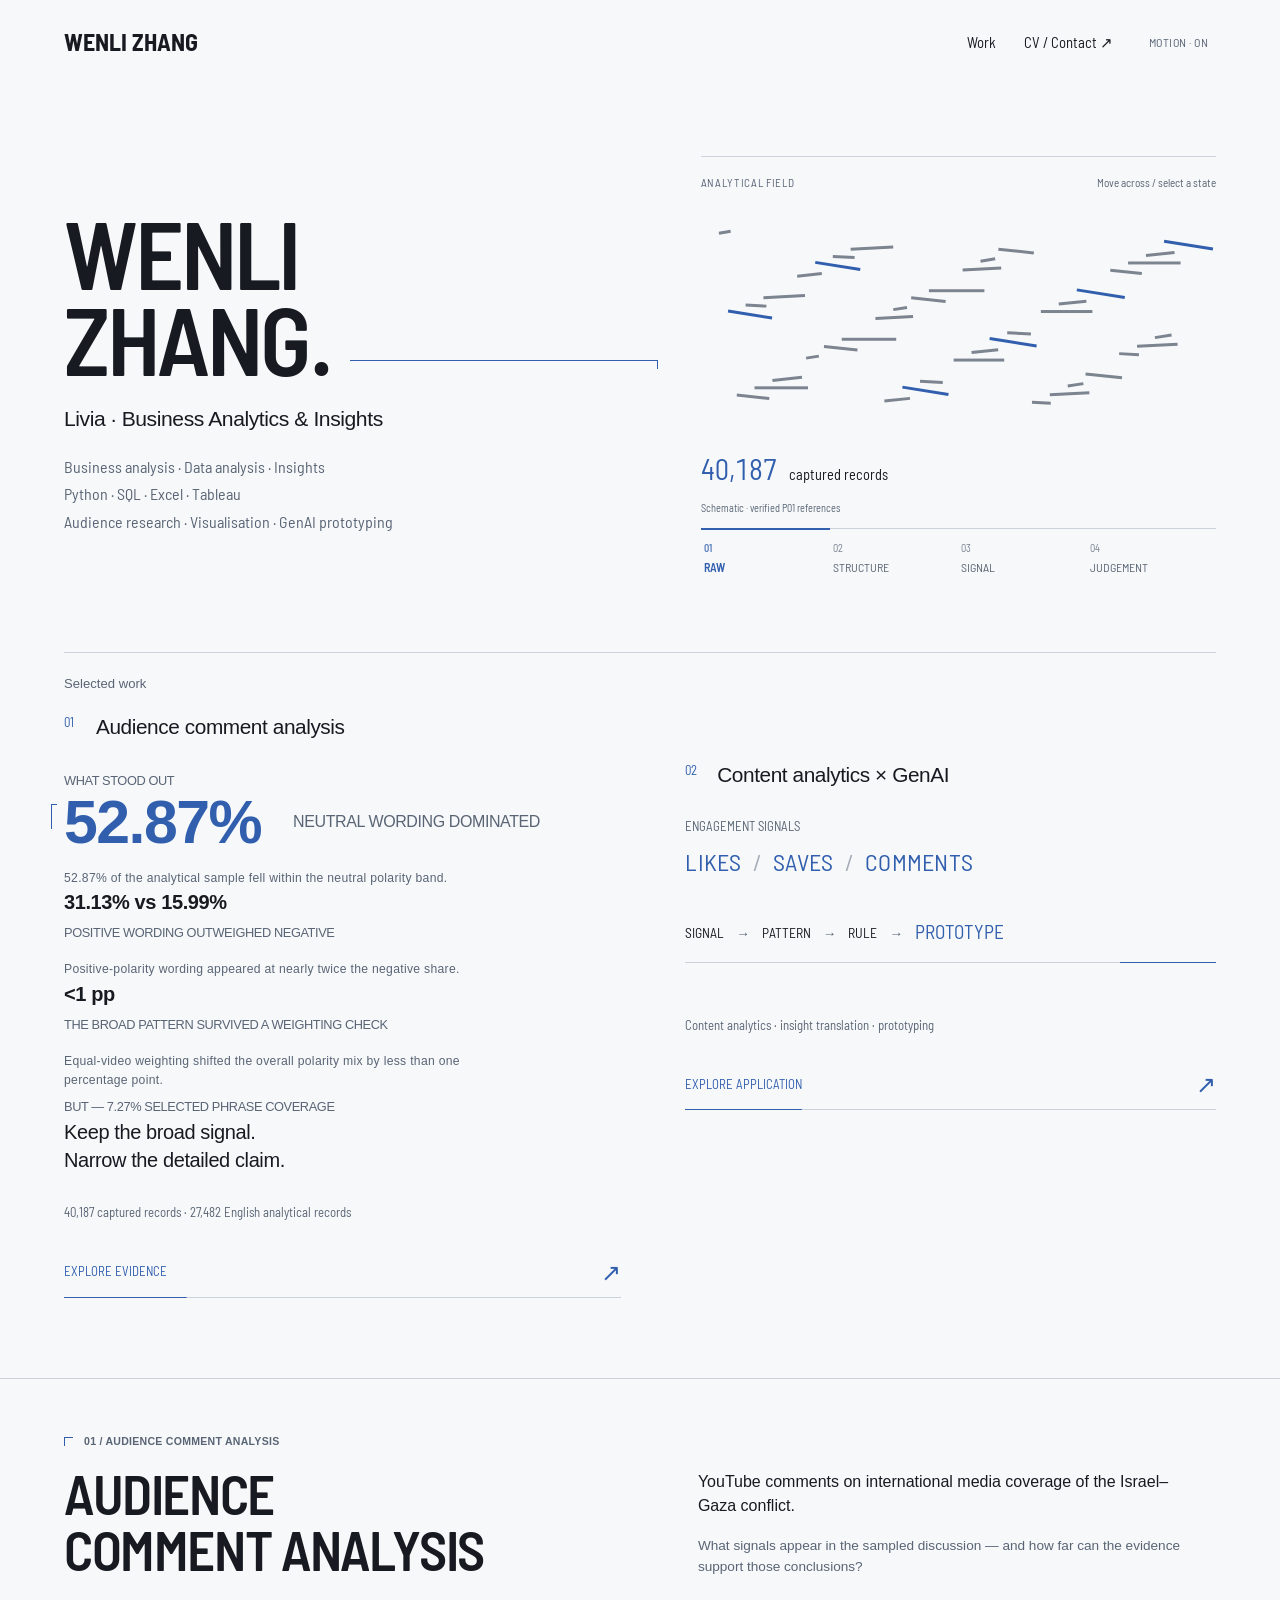
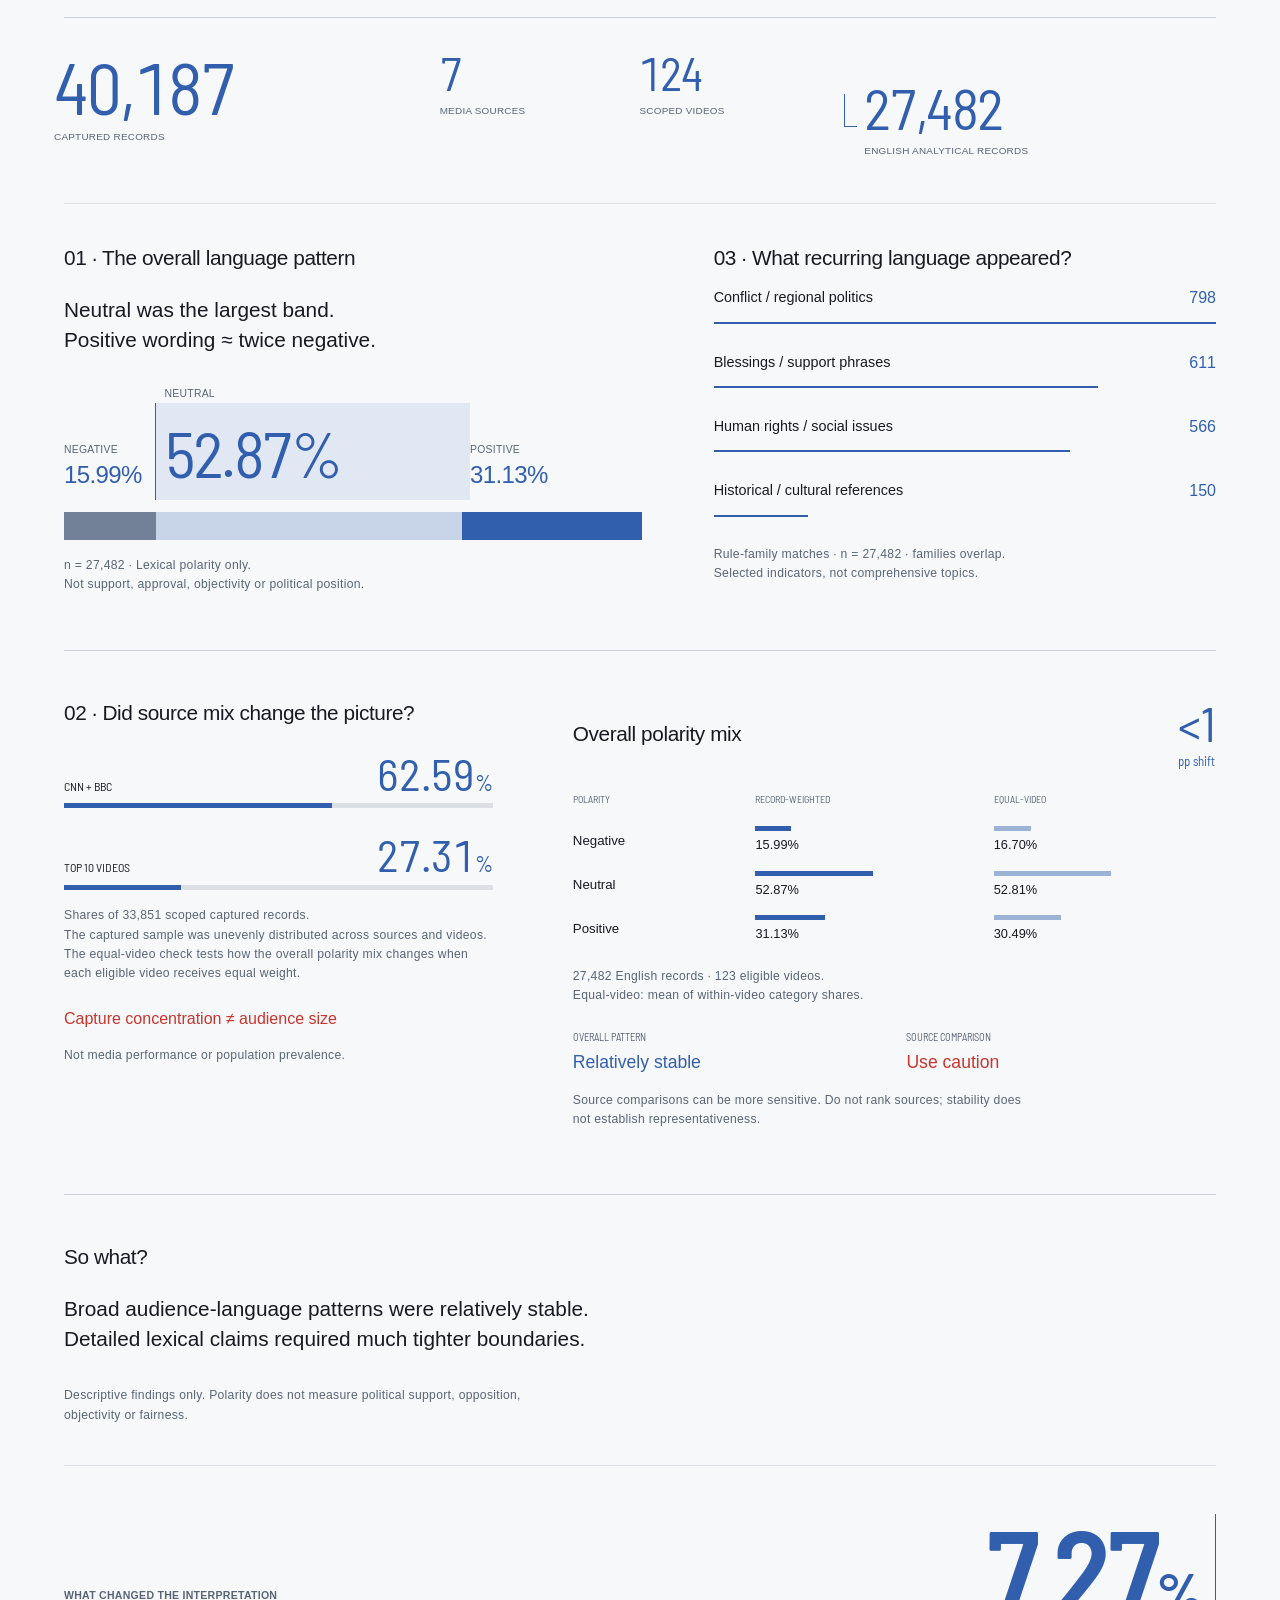
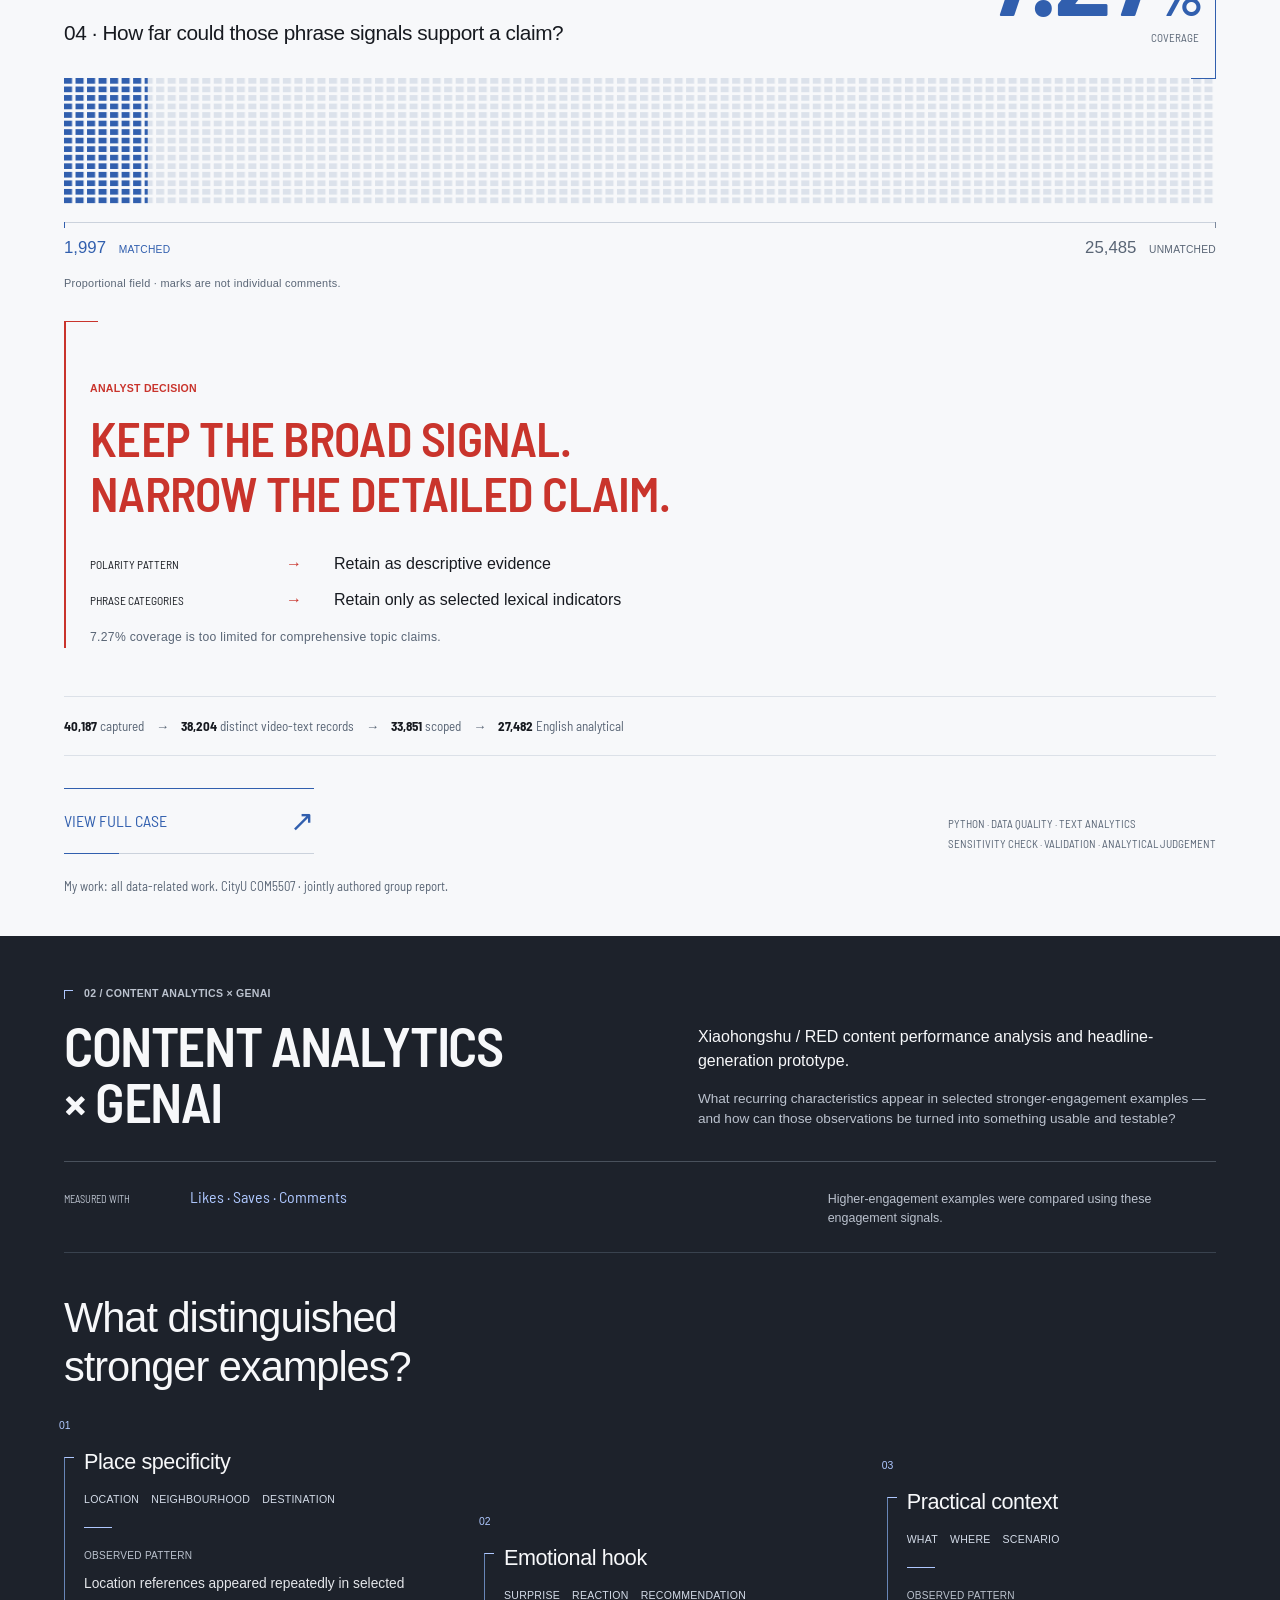
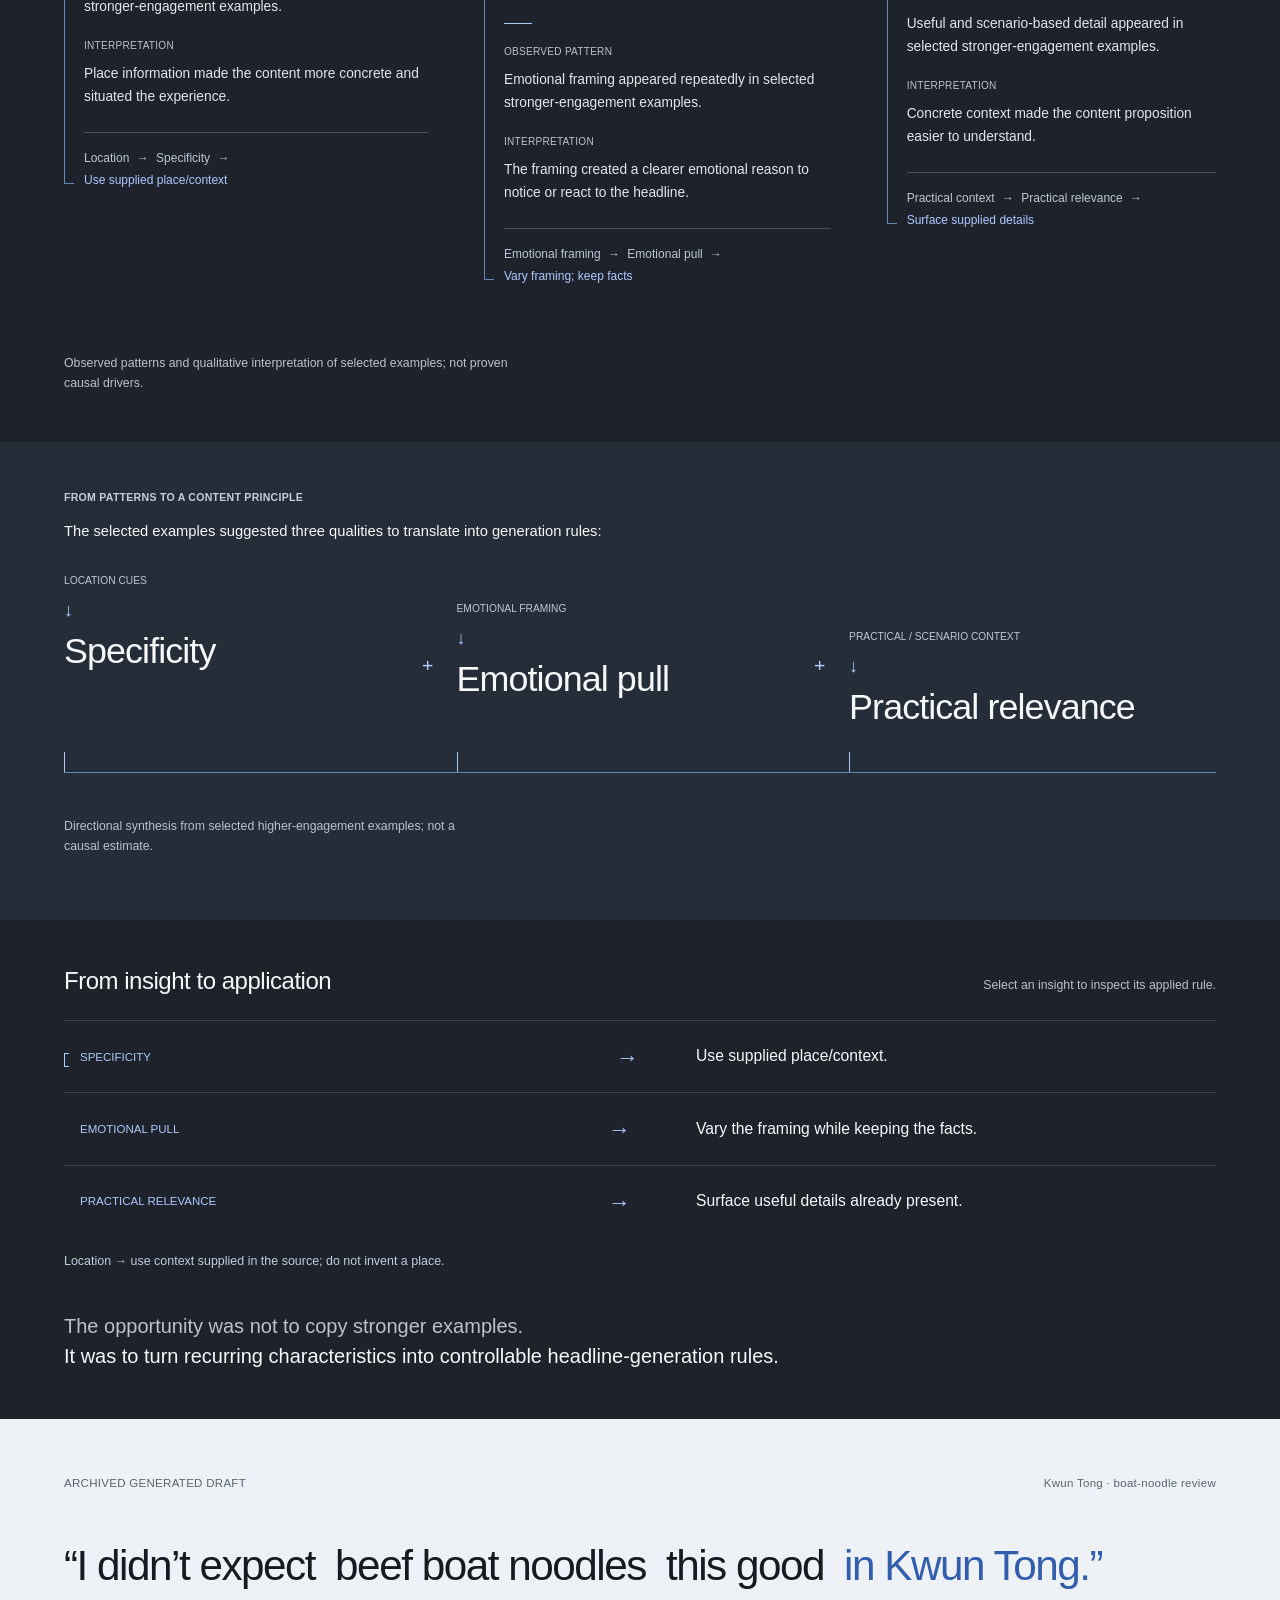
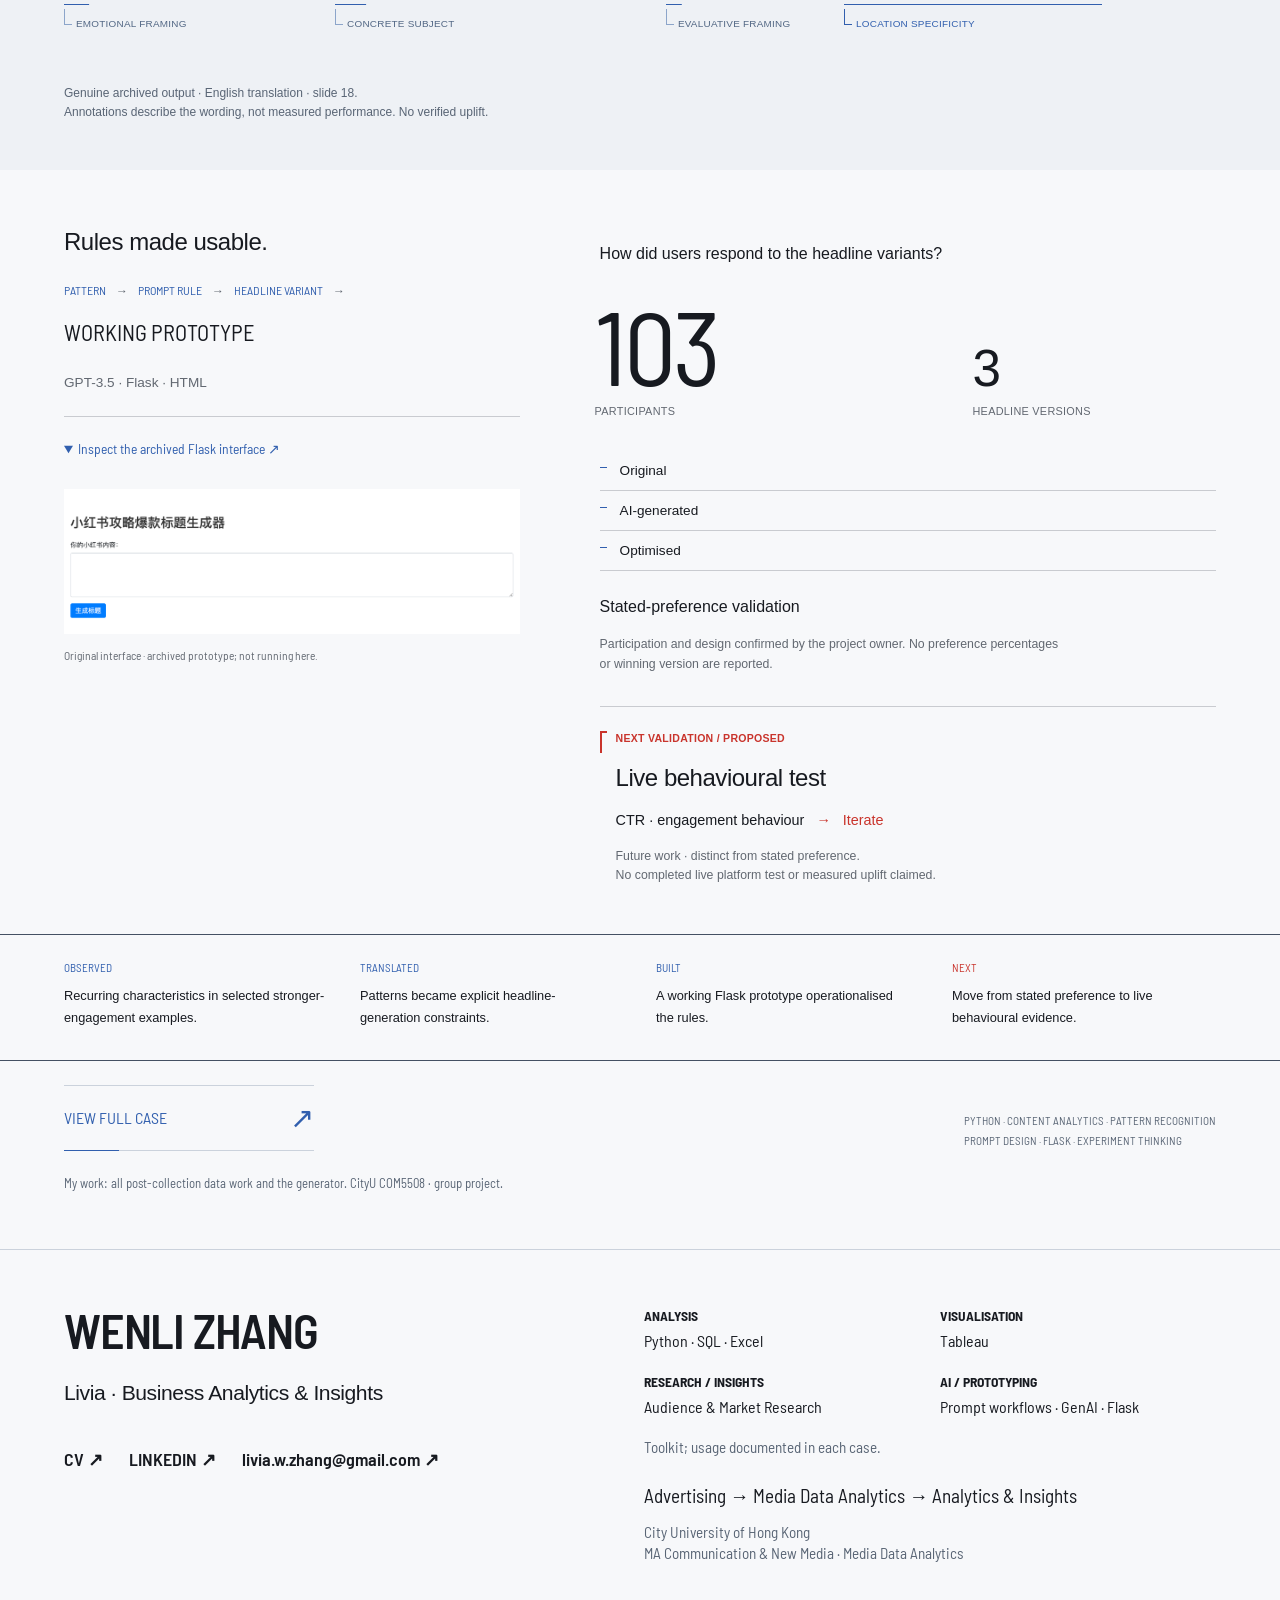
==== commit e45956f5: "Publish approved recruiter-facing portfolio Publish the approved final review: creative analytical i" ====
--- a/index.html
+++ b/index.html
@@ -1,6 +1,7 @@
 <!doctype html>
-<html lang="en"><head><meta charset="utf-8"><meta name="viewport" content="width=device-width,initial-scale=1,viewport-fit=cover"><title>Wenli Zhang | Business Analytics &amp; Insights</title><meta name="description" content="Business analytics and insights portfolio by Wenli Zhang featuring analytics, research, data visualisation and GenAI prototyping projects."><link rel="stylesheet" href="style.css?v=refined-final"><script defer src="p01.js"></script><script defer src="app.js?v=refined-final"></script><link rel="icon" href="data:image/svg+xml,%3Csvg xmlns='http://www.w3.org/2000/svg' viewBox='0 0 64 64'%3E%3Crect width='64' height='64' fill='%23b9231c'/%3E%3Ctext x='8' y='46' fill='white' font-size='42' font-family='sans-serif'%3EW%3C/text%3E%3C/svg%3E"><link rel="canonical" href="https://wenlizhang-data.github.io/"></head>
+<html lang="en"><head><meta charset="utf-8"><meta name="viewport" content="width=device-width,initial-scale=1,viewport-fit=cover"><title>Wenli Zhang | Business Analytics &amp; Insights</title><meta name="description" content="Business analytics and insights portfolio by Wenli Zhang featuring analytics, research, data visualisation and GenAI prototyping projects."><link rel="stylesheet" href="style.css?v=business-review"><link rel="stylesheet" href="business-ui.css"><script defer src="p01.js"></script><script defer src="app.js?v=business-review"></script><link rel="icon" href="data:image/svg+xml,%3Csvg xmlns='http://www.w3.org/2000/svg' viewBox='0 0 64 64'%3E%3Crect width='64' height='64' fill='%23b9231c'/%3E%3Ctext x='8' y='46' fill='white' font-size='42' font-family='sans-serif'%3EW%3C/text%3E%3C/svg%3E"><link rel="canonical" href="https://wenlizhang-data.github.io/"><link rel="stylesheet" href="insight-final.css"><link rel="stylesheet" href="showcase.css"><link rel="stylesheet" href="targeted-patch.css"><link rel="stylesheet" href="premium.css"><link rel="stylesheet" href="identity.css"></head>
 <body><a class="skip" href="#p01">Skip to projects</a>
-<header id="home" class="wrap hero"><nav aria-label="Main navigation"><a class="brand" href="#home">WZ<span> / PORTFOLIO</span></a><div><a href="#p01">Work</a><a href="#approach">Approach</a><a href="#contact">CV / Contact ↗</a><button id="motion" aria-pressed="false">Motion on</button></div></nav><div class="hero-main"><div><h1>WENLI<br>ZHANG<span class="period">.</span></h1><p class="role">Livia · Business Analytics &amp; Insights</p><p class="hero-skills">Python · SQL · Excel · Tableau<br>Research · Data Visualisation · GenAI</p></div><button type="button" class="signal-object" aria-label="Replay signal-to-structure animation"><svg viewBox="0 0 340 170" aria-hidden="true"><rect x="20" y="20" width="36" height="7" rx="1" style="--dx:-65px;--dy:-50px;--turn:-25deg;--delay:0ms"/><rect x="84" y="20" width="48" height="7" rx="1" style="--dx:-28px;--dy:-31px;--turn:-12deg;--delay:35ms"/><rect x="148" y="20" width="26" height="7" rx="1" style="--dx:9px;--dy:-12px;--turn:1deg;--delay:70ms"/><rect x="212" y="20" width="42" height="7" rx="1" style="--dx:46px;--dy:7px;--turn:14deg;--delay:105ms"/><rect x="276" y="20" width="32" height="7" rx="1" style="--dx:-47px;--dy:26px;--turn:-23deg;--delay:140ms"/><rect x="20" y="42" width="36" height="7" rx="1" style="--dx:-10px;--dy:45px;--turn:-10deg;--delay:0ms"/><rect x="84" y="42" width="48" height="7" rx="1" style="--dx:27px;--dy:-36px;--turn:3deg;--delay:35ms"/><rect x="148" y="42" width="26" height="7" rx="1" style="--dx:64px;--dy:-17px;--turn:16deg;--delay:70ms"/><rect x="212" y="42" width="42" height="7" rx="1" style="--dx:-29px;--dy:2px;--turn:-21deg;--delay:105ms"/><rect x="276" y="42" width="32" height="7" rx="1" style="--dx:8px;--dy:21px;--turn:-8deg;--delay:140ms"/><rect x="20" y="64" width="36" height="7" rx="1" style="--dx:45px;--dy:40px;--turn:5deg;--delay:0ms"/><rect x="84" y="64" width="48" height="7" rx="1" style="--dx:-48px;--dy:-41px;--turn:18deg;--delay:35ms"/><rect x="148" y="64" width="26" height="7" rx="1" style="--dx:-11px;--dy:-22px;--turn:-19deg;--delay:70ms"/><rect x="212" y="64" width="42" height="7" rx="1" style="--dx:26px;--dy:-3px;--turn:-6deg;--delay:105ms"/><rect x="276" y="64" width="32" height="7" rx="1" style="--dx:63px;--dy:16px;--turn:7deg;--delay:140ms"/><rect x="20" y="86" width="36" height="7" rx="1" style="--dx:-30px;--dy:35px;--turn:20deg;--delay:0ms"/><rect x="84" y="86" width="48" height="7" rx="1" style="--dx:7px;--dy:-46px;--turn:-17deg;--delay:35ms"/><rect x="148" y="86" width="26" height="7" rx="1" style="--dx:44px;--dy:-27px;--turn:-4deg;--delay:70ms"/><rect x="212" y="86" width="42" height="7" rx="1" style="--dx:-49px;--dy:-8px;--turn:9deg;--delay:105ms"/><rect x="276" y="86" width="32" height="7" rx="1" style="--dx:-12px;--dy:11px;--turn:22deg;--delay:140ms"/><rect x="20" y="108" width="36" height="7" rx="1" style="--dx:25px;--dy:30px;--turn:-15deg;--delay:0ms"/><rect x="84" y="108" width="48" height="7" rx="1" style="--dx:62px;--dy:49px;--turn:-2deg;--delay:35ms"/><rect x="148" y="108" width="26" height="7" rx="1" style="--dx:-31px;--dy:-32px;--turn:11deg;--delay:70ms"/><rect x="212" y="108" width="42" height="7" rx="1" style="--dx:6px;--dy:-13px;--turn:24deg;--delay:105ms"/><rect x="276" y="108" width="32" height="7" rx="1" style="--dx:43px;--dy:6px;--turn:-13deg;--delay:140ms"/><rect x="20" y="130" width="36" height="7" rx="1" style="--dx:-50px;--dy:25px;--turn:0deg;--delay:0ms"/><rect x="84" y="130" width="48" height="7" rx="1" style="--dx:-13px;--dy:44px;--turn:13deg;--delay:35ms"/><rect x="148" y="130" width="26" height="7" rx="1" style="--dx:24px;--dy:-37px;--turn:-24deg;--delay:70ms"/><rect x="212" y="130" width="42" height="7" rx="1" style="--dx:61px;--dy:-18px;--turn:-11deg;--delay:105ms"/><rect x="276" y="130" width="32" height="7" rx="1" style="--dx:-32px;--dy:1px;--turn:2deg;--delay:140ms"/></svg><span class="signal-labels"><span>Unstructured signal</span><span>Structured information</span></span></button></div><div class="work-index"><span>Selected work</span><a href="#p01"><b>01</b> Audience comment analysis <small>Python · Text Analytics · Validation · 40K+ captured records</small><span class="index-preview" aria-hidden="true"><i style="width:100%"></i><i style="width:95%"></i><i style="width:84%"></i><i style="width:68%"></i></span></a><a href="#p02"><b>02</b> Content analytics × GenAI <small>Content Analytics · Prompt Design · Prototyping</small><span class="index-preview flow-preview" aria-hidden="true">Signal → Pattern → Variant</span></a></div></header>
-<main><section id="p01" class="project wrap" aria-labelledby="p01-title"><header class="project-head"><div><span class="project-id">P01 / AUDIENCE RESEARCH</span><h2 id="p01-title">AUDIENCE<br>COMMENT ANALYSIS</h2></div><div class="context"><p>YouTube comments on international media coverage of the Israel–Gaza conflict.</p><p class="small">My work: collection, cleaning, Python processing, text analysis, calculations and visualisation.<br>CityU COM5507 · original report completed as a group.</p></div></header><div class="home-question"><span>QUESTION</span><p>What recurring signals appear in the sampled discussion—and how far can the evidence support those conclusions?</p></div><div id="approach" class="scope-story" data-result-reveal><div><small>CAPTURE</small><b>40,187</b><span>captured records</span></div><i>→</i><div><small>DATA QUALITY</small><b>38,204</b><span>distinct video-text records</span></div><i>→</i><div><small>RESEARCH SCOPE</small><b>33,851</b><span>scoped by video date</span></div><i>→</i><div><small>TEXT SCREENING</small><b>27,482</b><span>English analytical records</span></div><p>Define the population before interpreting the text.</p></div><div class="home-results" data-result-reveal><section class="home-lexical" aria-labelledby="home-lexical-title"><span class="project-id">SELECTED PHRASE SIGNALS</span><h3 id="home-lexical-title">What appeared in<br> the discussion?</h3><div class="home-phrase-heading"><span>SELECTED RULE FAMILY / EXAMPLE PHRASES</span><span>RECORDS</span></div><div class="home-phrase-row"><div><b>Conflict / regional politics</b><span>“war crimes” · “middle east”</span></div><strong>798</strong></div><div class="home-phrase-row"><div><b>Blessings / support phrases</b><span>“god bless” · “free palestine”</span></div><strong>611</strong></div><div class="home-phrase-row"><div><b>Human rights / social issues</b><span>“human rights” · “innocent people”</span></div><strong>566</strong></div><div class="home-phrase-row"><div><b>Historical / cultural references</b><span>“years ago” · “year old”</span></div><strong>150</strong></div><p class="small">Counts match any rule in each family—not the individual examples. n = 27,482; families overlap and do not exhaust the discussion.</p></section><section class="home-polarity" aria-labelledby="home-polarity-title"><span class="project-id">WORDING POLARITY</span><h3 id="home-polarity-title">52.87% fell within<br> the neutral band.</h3><div class="home-stack" role="img" aria-label="Negative15.99 percent, Neutral52.87 percent, Positive31.13 percent"><i class="hp-negative" style="width:15.9922858598%"></i><i class="hp-neutral" style="width:52.8746088349%"></i><i class="hp-positive" style="width:31.1331053053%"></i></div><div class="home-polarity-labels"><div><span><i class="hp-negative"></i>Negative</span><b>15.99%</b><small>4,395 records</small></div><div><span><i class="hp-neutral"></i>Neutral</span><b>52.87%</b><small>14,531 records</small></div><div><span><i class="hp-positive"></i>Positive</span><b>31.13%</b><small>8,556 records</small></div></div><p class="small">TextBlob text polarity, not political stance. English n = 27,482.</p></section></div><section class="validation-story" data-result-reveal aria-label="Coverage and weighting validation"><div class="coverage-proof"><span class="project-id">TEST COVERAGE</span><strong>7.27%</strong><p>matched at least one selected phrase rule</p><div class="coverage-track" role="img" aria-label="1,997 matched and 25,485 unmatched records"><i></i></div><small><b>1,997</b> matched · <b>25,485</b> unmatched</small></div><div class="weighting-proof"><span class="project-id">CHECK WEIGHTING</span><strong>&lt;1 pp</strong><p>overall sentiment shift under alternative weighting</p><small>Record-weighted ↔ equal-video · 123 eligible videos</small></div><div class="validation-decision"><span class="project-id">VALIDATION DECISION</span><p>Limited phrase-rule coverage supports selected indicators—not comprehensive topic modelling.</p></div></section><div class="home-takeaway"><b>TAKEAWAY</b><p>Descriptive polarity was broadly stable to weighting, while phrase-rule coverage supported only narrow lexical claims.</p></div><a class="explore-case" href="p01.html"><span>VIEW FULL CASE</span><b aria-hidden="true">↗</b></a><p class="home-capability">PYTHON · DATA QUALITY · TEXT ANALYTICS · COMPARATIVE ANALYSIS · VALIDATION</p></section>
-<section id="p02" class="project dark" aria-labelledby="p02-title"><div class="wrap"><header class="project-head"><div><span class="project-id">P02 / CONTENT EXPERIMENTATION</span><h2 id="p02-title">CONTENT ANALYTICS<br><em>× GENAI</em></h2></div><div class="context"><p>Xiaohongshu content performance analysis and headline-generation prototype.</p><p class="small">My work: data cleaning &amp; analysis, prompt design and prototype development.<br>CityU COM5508 · collection and presentation were group work.</p></div></header><div class="home-question"><span>BUSINESS QUESTION</span><p>What recurs in stronger-engagement examples—and how could it inform headline generation?</p></div><div class="home-signal"><span>ENGAGEMENT SIGNALS</span><b>Likes · Saves · Comments</b><small>Compare high-like / high-save examples → recurring characteristics</small></div><section class="home-application" data-result-reveal aria-labelledby="home-pattern-title"><div class="home-pattern-heading"><span class="project-id">KEY FINDING</span><h3 id="home-pattern-title">Selected higher-engagement examples repeatedly showed location cues, emotional framing and practical/contextual detail.</h3></div><div class="home-translation"><div class="home-pattern-rules"><p class="rules-label">TURNING FINDINGS INTO RULES</p><div class="home-map-head"><span>OBSERVED CHARACTERISTIC</span><span>PROMPT RULE</span></div><div class="home-map-row"><b>Location cues</b><span>→</span><p>Use supplied place / context.</p></div><div class="home-map-row"><b>Emotional wording</b><span>→</span><p>Vary framing without inventing facts.</p></div><div class="home-map-row"><b>Practical cues</b><span>→</span><p>Surface useful concrete detail.</p></div><p class="small">Observed in selected references chosen through higher-engagement example review · not causal drivers.</p><div class="archived-example"><div class="draft-chain"><div><span>CONTENT SIGNAL / CONTEXT</span><p>Boat-noodle review<br>Kwun Tong</p></div><i aria-hidden="true">→</i><div><span>PROMPT RULE</span><p>Use the supplied location.</p></div><i aria-hidden="true">→</i><div><span>GENERATED DRAFT</span><blockquote>“I didn’t expect beef boat noodles this good in <em>Kwun Tong</em>.”</blockquote></div></div><small>Genuine archived draft · English translation · slide 18.<br>No verified performance advantage.</small></div></div><div class="home-prototype"><span class="project-id">USABLE OUTPUT</span><h4>From context<br> to draft options.</h4><ol class="prototype-logic"><li><small>INPUT</small><b>Content context</b></li><li><small>PROMPT CONSTRAINTS</small><b>Location · framing · practical detail</b></li><li><small>HEADLINE VARIANTS</small><b>A / B / C …</b></li><li><small>EVALUATE</small><b>Proposed comparison</b></li></ol><p class="small">Implemented as a Flask prototype.</p><figure><img src="p02-archived-interface.png" alt="Actual archived Flask headline generator with a content-input field and Generate Titles button." width="2048" height="654" loading="lazy"><figcaption>Original interface · archived prototype</figcaption></figure></div></div><p class="home-next"><b>NEXT VALIDATION</b> Compare variants with users and iterate on preference / performance evidence.<br><small>Online comparison remained proposed. No measured uplift claimed.</small></p></section><div class="home-takeaway"><b>TAKEAWAY</b><p>Observed content patterns became explicit generation rules and a working prototype—a testable path from analysis to application.</p></div><a class="explore-case" href="p02.html"><span>VIEW FULL CASE</span><b aria-hidden="true">↗</b></a><p class="home-capability">CONTENT ANALYTICS · PATTERN RECOGNITION · PROMPT DESIGN · GENAI PROTOTYPING</p></div></section></main><footer id="contact" class="wrap"><div class="profile-name"><h2>WENLI ZHANG</h2><p class="role">Livia · Business Analytics &amp; Insights</p><div class="contact-links"><a href="Wenli_Zhang_CV.pdf">CV ↗</a><a href="https://www.linkedin.com/in/wenli-zhang-livia/">LINKEDIN ↗</a><a href="mailto:livia.w.zhang@gmail.com">livia.w.zhang@gmail.com ↗</a></div></div><div><div class="toolkit"><p><b>ANALYSIS</b>Python · SQL · Excel</p><p><b>VISUALISATION</b>Tableau</p><p><b>RESEARCH / INSIGHTS</b>Audience &amp; Market Research</p><p><b>AI / PROTOTYPING</b>Prompt workflows · GenAI · Flask</p></div><p class="small">Personal toolkit; project evidence is identified within each case.</p><p class="background">Advertising → Media Data Analytics → Analytics &amp; Insights</p><p class="small">City University of Hong Kong<br>MA Communication & New Media · Media Data Analytics</p></div></footer></body></html>
+<header id="home" class="wrap hero"><nav aria-label="Main navigation"><a class="brand" href="#home">WENLI ZHANG</a><div><a href="#selected-work">Work</a><a href="#contact">CV / Contact ↗</a><button id="motion" aria-pressed="false">Motion on</button></div></nav><div class="hero-main"><div><h1>WENLI<br>ZHANG<span class="period">.</span></h1><p class="role">Livia · Business Analytics &amp; Insights</p><p class="hero-skills">Business analysis · Data analysis · Insights<br>Python · SQL · Excel · Tableau<br>Audience research · Visualisation · GenAI prototyping</p></div><section class="analytical-canvas" data-state="0" aria-label="Interactive analytical transformation"><div class="canvas-top"><span>ANALYTICAL FIELD</span><span class="canvas-hint">Move across / select a state</span></div><div class="canvas-field"><svg viewBox="0 0 520 235" role="img" aria-label="Schematic records reorganise into structure and selected signals"><g class="canvas-guides"><path d="M20 20V215M185 20V215M350 20V215M510 20V215"/></g><rect class="record-mark" x="0" y="0" width="12" height="3" style="--rx:18px;--ry:25px;--sx:28px;--sy:35px;--tilt:-9deg;--order:0"/><rect class="record-mark" x="0" y="0" width="25" height="3" style="--rx:97px;--ry:68px;--sx:193px;--sy:35px;--tilt:-6deg;--order:1"/><rect class="record-mark" x="0" y="0" width="38" height="3" style="--rx:176px;--ry:111px;--sx:358px;--sy:35px;--tilt:-3deg;--order:2"/><rect class="record-mark" x="0" y="0" width="51" height="3" style="--rx:255px;--ry:154px;--sx:28px;--sy:47px;--tilt:0deg;--order:3"/><rect class="record-mark" x="0" y="0" width="19" height="3" style="--rx:334px;--ry:197px;--sx:193px;--sy:47px;--tilt:3deg;--order:4"/><rect class="record-mark" x="0" y="0" width="32" height="3" style="--rx:413px;--ry:65px;--sx:358px;--sy:47px;--tilt:6deg;--order:5"/><rect class="record-mark" x="0" y="0" width="45" height="3" style="--rx:27px;--ry:108px;--sx:28px;--sy:59px;--tilt:9deg;--order:6"/><rect class="record-mark" x="0" y="0" width="13" height="3" style="--rx:106px;--ry:151px;--sx:193px;--sy:59px;--tilt:-9deg;--order:0"/><rect class="record-mark" x="0" y="0" width="26" height="3" style="--rx:185px;--ry:194px;--sx:358px;--sy:59px;--tilt:-6deg;--order:1"/><rect class="record-mark" x="0" y="0" width="39" height="3" style="--rx:264px;--ry:62px;--sx:28px;--sy:71px;--tilt:-3deg;--order:2"/><rect class="record-mark" x="0" y="0" width="52" height="3" style="--rx:343px;--ry:105px;--sx:193px;--sy:71px;--tilt:0deg;--order:3"/><rect class="record-mark" x="0" y="0" width="20" height="3" style="--rx:422px;--ry:148px;--sx:358px;--sy:71px;--tilt:3deg;--order:4"/><rect class="record-mark" x="0" y="0" width="33" height="3" style="--rx:36px;--ry:191px;--sx:28px;--sy:83px;--tilt:6deg;--order:5"/><rect class="record-mark" x="0" y="0" width="46" height="3" style="--rx:115px;--ry:59px;--sx:193px;--sy:83px;--tilt:9deg;--order:6"/><rect class="record-mark" x="0" y="0" width="14" height="3" style="--rx:194px;--ry:102px;--sx:358px;--sy:83px;--tilt:-9deg;--order:0"/><rect class="record-mark" x="0" y="0" width="27" height="3" style="--rx:273px;--ry:145px;--sx:28px;--sy:95px;--tilt:-6deg;--order:1"/><rect class="record-mark" x="0" y="0" width="40" height="3" style="--rx:352px;--ry:188px;--sx:193px;--sy:95px;--tilt:-3deg;--order:2"/><rect class="record-mark" x="0" y="0" width="53" height="3" style="--rx:431px;--ry:56px;--sx:358px;--sy:95px;--tilt:0deg;--order:3"/><rect class="record-mark" x="0" y="0" width="21" height="3" style="--rx:45px;--ry:99px;--sx:28px;--sy:107px;--tilt:3deg;--order:4"/><rect class="record-mark" x="0" y="0" width="34" height="3" style="--rx:124px;--ry:142px;--sx:193px;--sy:107px;--tilt:6deg;--order:5"/><rect class="record-mark" x="0" y="0" width="47" height="3" style="--rx:203px;--ry:185px;--sx:358px;--sy:107px;--tilt:9deg;--order:6"/><rect class="record-mark" x="0" y="0" width="15" height="3" style="--rx:282px;--ry:53px;--sx:28px;--sy:119px;--tilt:-9deg;--order:0"/><rect class="record-mark" x="0" y="0" width="28" height="3" style="--rx:361px;--ry:96px;--sx:193px;--sy:119px;--tilt:-6deg;--order:1"/><rect class="record-mark" x="0" y="0" width="41" height="3" style="--rx:440px;--ry:139px;--sx:358px;--sy:119px;--tilt:-3deg;--order:2"/><rect class="record-mark" x="0" y="0" width="54" height="3" style="--rx:54px;--ry:182px;--sx:28px;--sy:131px;--tilt:0deg;--order:3"/><rect class="record-mark" x="0" y="0" width="22" height="3" style="--rx:133px;--ry:50px;--sx:193px;--sy:131px;--tilt:3deg;--order:4"/><rect class="record-mark" x="0" y="0" width="35" height="3" style="--rx:212px;--ry:93px;--sx:358px;--sy:131px;--tilt:6deg;--order:5"/><rect class="record-mark" x="0" y="0" width="48" height="3" style="--rx:291px;--ry:136px;--sx:28px;--sy:143px;--tilt:9deg;--order:6"/><rect class="record-mark" x="0" y="0" width="16" height="3" style="--rx:370px;--ry:179px;--sx:193px;--sy:143px;--tilt:-9deg;--order:0"/><rect class="record-mark" x="0" y="0" width="29" height="3" style="--rx:449px;--ry:47px;--sx:358px;--sy:143px;--tilt:-6deg;--order:1"/><rect class="record-mark" x="0" y="0" width="42" height="3" style="--rx:63px;--ry:90px;--sx:28px;--sy:155px;--tilt:-3deg;--order:2"/><rect class="record-mark" x="0" y="0" width="55" height="3" style="--rx:142px;--ry:133px;--sx:193px;--sy:155px;--tilt:0deg;--order:3"/><rect class="record-mark" x="0" y="0" width="23" height="3" style="--rx:221px;--ry:176px;--sx:358px;--sy:155px;--tilt:3deg;--order:4"/><rect class="record-mark" x="0" y="0" width="36" height="3" style="--rx:300px;--ry:44px;--sx:28px;--sy:167px;--tilt:6deg;--order:5"/><rect class="record-mark" x="0" y="0" width="49" height="3" style="--rx:379px;--ry:87px;--sx:193px;--sy:167px;--tilt:9deg;--order:6"/><rect class="record-mark" x="0" y="0" width="17" height="3" style="--rx:458px;--ry:130px;--sx:358px;--sy:167px;--tilt:-9deg;--order:0"/><rect class="record-mark" x="0" y="0" width="30" height="3" style="--rx:72px;--ry:173px;--sx:28px;--sy:179px;--tilt:-6deg;--order:1"/><rect class="record-mark" x="0" y="0" width="43" height="3" style="--rx:151px;--ry:41px;--sx:193px;--sy:179px;--tilt:-3deg;--order:2"/><rect class="record-mark" x="0" y="0" width="56" height="3" style="--rx:230px;--ry:84px;--sx:358px;--sy:179px;--tilt:0deg;--order:3"/><rect class="record-mark" x="0" y="0" width="24" height="3" style="--rx:309px;--ry:127px;--sx:28px;--sy:191px;--tilt:3deg;--order:4"/><rect class="record-mark" x="0" y="0" width="37" height="3" style="--rx:388px;--ry:170px;--sx:193px;--sy:191px;--tilt:6deg;--order:5"/><rect class="record-mark" x="0" y="0" width="50" height="3" style="--rx:467px;--ry:38px;--sx:358px;--sy:191px;--tilt:9deg;--order:6"/><g class="group-labels"><text x="28" y="222">SCOPE</text><text x="193" y="222">SOURCE</text><text x="358" y="222">TEXT</text></g></svg><div class="canvas-decision" aria-hidden="true"><small>JUDGEMENT</small><strong>NARROW<br>THE CLAIM</strong><span>evidence · validation · judgement</span></div></div><div class="canvas-readout" aria-live="polite"><b id="canvas-value">40,187</b><span id="canvas-caption">captured records</span><small>Schematic · verified P01 references</small></div><div class="canvas-controls" role="group" aria-label="Analytical canvas states"><button type="button" data-canvas-state="0" aria-pressed="true"><small>01</small> RAW</button><button type="button" data-canvas-state="1" aria-pressed="false"><small>02</small> STRUCTURE</button><button type="button" data-canvas-state="2" aria-pressed="false"><small>03</small> SIGNAL</button><button type="button" data-canvas-state="3" aria-pressed="false"><small>04</small> JUDGEMENT</button></div></section></div><section id="selected-work" class="selected-showcase" aria-label="Selected work"><h2>Selected work</h2><div class="teaser-pair"><a href="#p01" class="teaser teaser-evidence"><span class="teaser-no">01</span><h3>Audience comment analysis</h3><div class="teaser-tension"><small>WHAT STOOD OUT</small><div class="teaser-scale"><strong>52.87%</strong><span>NEUTRAL WORDING DOMINATED</span></div><p class="boundary">52.87% of the analytical sample fell within the neutral polarity band.</p><strong>31.13% vs 15.99%</strong><br><small>POSITIVE WORDING OUTWEIGHED NEGATIVE</small><p class="boundary">Positive-polarity wording appeared at nearly twice the negative share.</p><strong>&lt;1 pp</strong><br><small>THE BROAD PATTERN SURVIVED A WEIGHTING CHECK</small><p class="boundary">Equal-video weighting shifted the overall polarity mix by less than one percentage point.</p><small>BUT — 7.27% SELECTED PHRASE COVERAGE</small><p>Keep the broad signal.<br>Narrow the detailed claim.</p></div><small>40,187 captured records · 27,482 English analytical records</small><span class="teaser-cta">EXPLORE EVIDENCE <b>↗</b></span></a><a href="#p02" class="teaser teaser-application"><span class="teaser-no">02</span><h3>Content analytics × GenAI</h3><small>ENGAGEMENT SIGNALS</small><div class="teaser-signals">LIKES <span>/</span> SAVES <span>/</span> COMMENTS</div><div class="teaser-transform"><span>SIGNAL</span><i>→</i><span>PATTERN</span><i>→</i><span>RULE</span><i>→</i><strong>PROTOTYPE</strong></div><small>Content analytics · insight translation · prototyping</small><span class="teaser-cta">EXPLORE APPLICATION <b>↗</b></span></a></div></section></header>
+<main><section id="p01" class="project wrap evidence-project" aria-labelledby="p01-title"><header class="showcase-head"><div><span class="project-id">01 / AUDIENCE COMMENT ANALYSIS</span><h2 id="p01-title">AUDIENCE<br>COMMENT ANALYSIS</h2></div><div><p>YouTube comments on international media coverage of the Israel–Gaza conflict.</p><p class="small">What signals appear in the sampled discussion — and how far can the evidence support those conclusions?</p></div></header><div class="evidence-board" id="evidence-board"><div class="board-scale"><div><strong>40,187</strong><span>CAPTURED RECORDS</span></div><div><strong>7</strong><span>MEDIA SOURCES</span></div><div><strong>124</strong><span>SCOPED VIDEOS</span></div><div><strong>27,482</strong><span>ENGLISH ANALYTICAL RECORDS</span></div></div><div class="board-outputs"><section class="polarity-output"><h3>01 · The overall language pattern</h3><p class="output-insight">Neutral was the largest band.<br>Positive wording ≈ twice negative.</p><div class="direct-polarity"><div><span>NEGATIVE</span><b>15.99%</b></div><div><span>NEUTRAL</span><b>52.87%</b></div><div><span>POSITIVE</span><b>31.13%</b></div></div><div class="evidence-strip" role="img" aria-label="Negative 15.99%, neutral 52.87%, positive 31.13%"><i style="width:15.9922858598%"></i><i style="width:52.8746088349%"></i><i style="width:31.1331053053%"></i></div><p class="boundary">n = 27,482 · Lexical polarity only.<br>Not support, approval, objectivity or political position.</p></section><section class="phrase-output"><h3>03 · What recurring language appeared?</h3><div class="phrase-evidence" tabindex="0"><span>Conflict / regional politics</span><b>798</b><i style="--extent:100.00000000%"></i></div><div class="phrase-evidence" tabindex="0"><span>Blessings / support phrases</span><b>611</b><i style="--extent:76.56641604%"></i></div><div class="phrase-evidence" tabindex="0"><span>Human rights / social issues</span><b>566</b><i style="--extent:70.92731830%"></i></div><div class="phrase-evidence" tabindex="0"><span>Historical / cultural references</span><b>150</b><i style="--extent:18.79699248%"></i></div><p class="boundary">Rule-family matches · n = 27,482 · families overlap.<br>Selected indicators, not comprehensive topics.</p></section></div></div><section class="sample-sensitivity" id="sample-sensitivity"><div class="sample-concentration"><h3>02 · Did source mix change the picture?</h3><div class="concentration-row"><span>CNN + BBC</span><strong>62.59<small>%</small></strong><div class="sample-rail"><i style="width:62.59%"></i></div></div><div class="concentration-row"><span>TOP 10 VIDEOS</span><strong>27.31<small>%</small></strong><div class="sample-rail"><i style="width:27.31%"></i></div></div><p class="boundary">Shares of 33,851 scoped captured records.<br>The captured sample was unevenly distributed across sources and videos. The equal-video check tests how the overall polarity mix changes when each eligible video receives equal weight.</p><p class="decision-note">Capture concentration ≠ audience size</p><p class="boundary">Not media performance or population prevalence.</p></div><div class="sensitivity-output"><div class="sensitivity-title"><h3>Overall polarity mix</h3><strong>&lt;1<small> pp shift</small></strong></div><div class="weight-head"><span>POLARITY</span><span>RECORD-WEIGHTED</span><span>EQUAL-VIDEO</span></div><div class="weight-line"><span>Negative</span><div><i style="width:15.99%"></i><b>15.99%</b></div><div><i style="width:16.70%"></i><b>16.70%</b></div></div><div class="weight-line"><span>Neutral</span><div><i style="width:52.87%"></i><b>52.87%</b></div><div><i style="width:52.81%"></i><b>52.81%</b></div></div><div class="weight-line"><span>Positive</span><div><i style="width:31.13%"></i><b>31.13%</b></div><div><i style="width:30.49%"></i><b>30.49%</b></div></div><p class="boundary">27,482 English records · 123 eligible videos.<br>Equal-video: mean of within-video category shares.</p><div class="sensitivity-conclusion"><p><span>OVERALL PATTERN</span><b>Relatively stable</b></p><p><span>SOURCE COMPARISON</span><b>Use caution</b></p></div><p class="boundary">Source comparisons can be more sensitive. Do not rank sources; stability does not establish representativeness.</p></div></section><section class="coverage-climax revised-decision" id="coverage-climax" aria-label="Findings, coverage and analyst decision"><div class="learned-block"><h3>So what?</h3><p class="output-insight">Broad audience-language patterns were relatively stable.<br>Detailed lexical claims required much tighter boundaries.</p><p class="boundary">Descriptive findings only. Polarity does not measure political support, opposition, objectivity or fairness.</p></div><div class="coverage-check" tabindex="0"><div class="coverage-heading"><div><span class="project-id">WHAT CHANGED THE INTERPRETATION</span><h3>04 · How far could those phrase signals support a claim?</h3></div><div class="coverage-stat"><strong>7.27<span>%</span></strong><small>COVERAGE</small></div></div><svg class="coverage-field" viewBox="0 0 1000 180" preserveAspectRatio="none" role="img" aria-label="Proportional field: 7.27 percent matched, 92.73 percent unmatched; marks do not represent individual records"><defs><pattern id="record-grid" width="10" height="12" patternUnits="userSpaceOnUse"><rect width="7" height="8" fill="white"/></pattern><mask id="field-mask"><rect width="1000" height="180" fill="url(#record-grid)"/></mask></defs><g mask="url(#field-mask)"><rect width="1000" height="180" fill="#d3d8df"/><rect class="matched-field" width="72.66574485" height="180" fill="#2458a6"/></g></svg><div class="field-labels"><b>1,997 <span>MATCHED</span></b><b>25,485 <span>UNMATCHED</span></b></div><p class="boundary">Proportional field · marks are not individual comments.</p></div><div class="precise-decision"><span class="project-id">ANALYST DECISION</span><h3>KEEP THE BROAD SIGNAL.<br>NARROW THE DETAILED CLAIM.</h3><div class="decision-translation"><p><b>POLARITY PATTERN</b><i>→</i><span>Retain as descriptive evidence</span></p><p><b>PHRASE CATEGORIES</b><i>→</i><span>Retain only as selected lexical indicators</span></p></div><p class="boundary">7.27% coverage is too limited for comprehensive topic claims.</p></div></section><div class="scope-proof"><span><b>40,187</b> captured</span><i>→</i><span><b>38,204</b> distinct video-text records</span><i>→</i><span><b>33,851</b> scoped</span><i>→</i><span><b>27,482</b> English analytical</span></div><div class="project-end"><a class="explore-case" href="p01.html">VIEW FULL CASE <b>↗</b></a><p class="capabilities">PYTHON · DATA QUALITY · TEXT ANALYTICS<br>SENSITIVITY CHECK · VALIDATION · ANALYTICAL JUDGEMENT</p></div><p class="ownership small">My work: all data-related work. CityU COM5507 · jointly authored group report.</p></section>
+<section id="p02" class="project dark content-lab" aria-labelledby="p02-title"><div class="wrap"><header class="showcase-head"><div><span class="project-id">02 / CONTENT ANALYTICS × GENAI</span><h2 id="p02-title">CONTENT ANALYTICS<br>× GENAI</h2></div><div><p>Xiaohongshu / RED content performance analysis and headline-generation prototype.</p><p class="small">What recurring characteristics appear in selected stronger-engagement examples — and how can those observations be turned into something usable and testable?</p></div></header><section class="lab-opening insight-opening" id="content-lab"><div class="measurement-strip"><span>MEASURED WITH</span><b>Likes · Saves · Comments</b><p>Higher-engagement examples were compared using these engagement signals.</p></div><h3>What distinguished<br>stronger examples?</h3><div class="insight-territories"><section class="insight-territory" data-territory="location" tabindex="0"><div class="territory-title"><span>01</span><h4>Place specificity</h4></div><div class="territory-labels"><span>LOCATION</span><span>NEIGHBOURHOOD</span><span>DESTINATION</span></div><p><small>OBSERVED PATTERN</small>Location references appeared repeatedly in selected stronger-engagement examples.</p><p><small>INTERPRETATION</small>Place information made the content more concrete and situated the experience.</p><div class="territory-chain">Location <span>→</span> Specificity <span>→</span><b>Use supplied place/context</b></div></section><section class="insight-territory" data-territory="emotion" tabindex="0"><div class="territory-title"><span>02</span><h4>Emotional hook</h4></div><div class="territory-labels"><span>SURPRISE</span><span>REACTION</span><span>RECOMMENDATION</span></div><p><small>OBSERVED PATTERN</small>Emotional framing appeared repeatedly in selected stronger-engagement examples.</p><p><small>INTERPRETATION</small>The framing created a clearer emotional reason to notice or react to the headline.</p><div class="territory-chain">Emotional framing <span>→</span> Emotional pull <span>→</span><b>Vary framing; keep facts</b></div></section><section class="insight-territory" data-territory="practical" tabindex="0"><div class="territory-title"><span>03</span><h4>Practical context</h4></div><div class="territory-labels"><span>WHAT</span><span>WHERE</span><span>SCENARIO</span></div><p><small>OBSERVED PATTERN</small>Useful and scenario-based detail appeared in selected stronger-engagement examples.</p><p><small>INTERPRETATION</small>Concrete context made the content proposition easier to understand.</p><div class="territory-chain">Practical context <span>→</span> Practical relevance <span>→</span><b>Surface supplied details</b></div></section></div><p class="boundary">Observed patterns and qualitative interpretation of selected examples; not proven causal drivers.</p></section><section class="content-implication" id="content-implication"><span class="project-id">FROM PATTERNS TO A CONTENT PRINCIPLE</span><p>The selected examples suggested three qualities to translate into generation rules:</p><div class="implication-map"><div><small>LOCATION CUES</small><i>↓</i><strong>Specificity</strong></div><span>+</span><div><small>EMOTIONAL FRAMING</small><i>↓</i><strong>Emotional pull</strong></div><span>+</span><div><small>PRACTICAL / SCENARIO CONTEXT</small><i>↓</i><strong>Practical relevance</strong></div></div><p class="boundary">Directional synthesis from selected higher-engagement examples; not a causal estimate.</p></section><section class="rule-lab" id="rule-lab"><div class="rule-lab-heading"><h3>From insight to application</h3><p class="boundary">Select an insight to inspect its applied rule.</p></div><div class="rule-transform"><button type="button" data-rule="location" aria-pressed="true" aria-controls="rule-readout"><span>SPECIFICITY</span><i>→</i><b>Use supplied place/context.</b></button><button type="button" data-rule="emotion" aria-pressed="false" aria-controls="rule-readout"><span>EMOTIONAL PULL</span><i>→</i><b>Vary the framing while keeping the facts.</b></button><button type="button" data-rule="practical" aria-pressed="false" aria-controls="rule-readout"><span>PRACTICAL RELEVANCE</span><i>→</i><b>Surface useful details already present.</b></button></div><p id="rule-readout" class="rule-readout" aria-live="polite">Location → use context supplied in the source; do not invent a place.</p><p class="lab-insight">The opportunity was not to copy stronger examples.<br><strong>It was to turn recurring characteristics into controllable headline-generation rules.</strong></p></section><section class="headline-object" id="headline-object" data-highlight="location"><div class="headline-top"><span>ARCHIVED GENERATED DRAFT</span><span>Kwun Tong · boat-noodle review</span></div><blockquote><button data-fragment="emotion">“I didn’t expect<small>EMOTIONAL FRAMING</small></button> <button data-fragment="subject">beef boat noodles<small>CONCRETE SUBJECT</small></button> <button data-fragment="evaluation">this good<small>EVALUATIVE FRAMING</small></button> <button data-fragment="location">in Kwun Tong.”<small>LOCATION SPECIFICITY</small></button></blockquote><p class="boundary">Genuine archived output · English translation · slide 18.<br>Annotations describe the wording, not measured performance. No verified uplift.</p></section><section class="prototype-test" id="prototype-test"><div class="prototype-proof"><h3>Rules made usable.</h3><div class="build-path"><span>PATTERN</span><i>→</i><span>PROMPT RULE</span><i>→</i><span>HEADLINE VARIANT</span><i>→</i><b>WORKING PROTOTYPE</b></div><p class="prototype-tools">GPT-3.5 · Flask · HTML</p><details class="prototype-evidence" open><summary>Inspect the archived Flask interface ↗</summary><figure><img src="p02-archived-interface.png" width="2048" height="654" loading="lazy" alt="Genuine archived Flask interface: content input and Generate Titles button."><figcaption>Original interface · archived prototype; not running here.</figcaption></figure></details></div><div class="validation-stages" id="preference-validation"><section class="preference-validation"><h4>How did users respond to the headline variants?</h4><div class="preference-scale"><div><strong>103</strong><span>PARTICIPANTS</span></div><div><strong>3</strong><span>HEADLINE VERSIONS</span></div></div><div class="preference-variants"><span>Original</span><span>AI-generated</span><span>Optimised</span></div><h4>Stated-preference validation</h4><p class="boundary">Participation and design confirmed by the project owner. No preference percentages or winning version are reported.</p></section><section class="next-validation"><span class="project-id">NEXT VALIDATION / PROPOSED</span><h3>Live behavioural test</h3><p>CTR · engagement behaviour <span>→</span> <strong>Iterate</strong></p><p class="boundary">Future work · distinct from stated preference.<br>No completed live platform test or measured uplift claimed.</p></section></div></section><div class="p02-takeaways"><p><span>OBSERVED</span>Recurring characteristics in selected stronger-engagement examples.</p><p><span>TRANSLATED</span>Patterns became explicit headline-generation constraints.</p><p><span>BUILT</span>A working Flask prototype operationalised the rules.</p><p><span>NEXT</span>Move from stated preference to live behavioural evidence.</p></div><div class="project-end"><a class="explore-case" href="p02.html">VIEW FULL CASE <b>↗</b></a><p class="capabilities">PYTHON · CONTENT ANALYTICS · PATTERN RECOGNITION<br>PROMPT DESIGN · FLASK · EXPERIMENT THINKING</p></div><p class="ownership small">My work: all post-collection data work and the generator. CityU COM5508 · group project.</p></div></section></main>
+<footer id="contact" class="wrap"><div class="profile-name"><h2>WENLI ZHANG</h2><p class="role">Livia · Business Analytics &amp; Insights</p><div class="contact-links"><a href="Wenli_Zhang_CV.pdf">CV ↗</a><a href="https://www.linkedin.com/in/wenli-zhang-livia/">LINKEDIN ↗</a><a href="mailto:livia.w.zhang@gmail.com">livia.w.zhang@gmail.com ↗</a></div></div><div><div class="toolkit"><p><b>ANALYSIS</b>Python · SQL · Excel</p><p><b>VISUALISATION</b>Tableau</p><p><b>RESEARCH / INSIGHTS</b>Audience &amp; Market Research</p><p><b>AI / PROTOTYPING</b>Prompt workflows · GenAI · Flask</p></div><p class="small">Toolkit; usage documented in each case.</p><p class="background">Advertising → Media Data Analytics → Analytics &amp; Insights</p><p class="small">City University of Hong Kong<br>MA Communication & New Media · Media Data Analytics</p></div></footer></body></html>
--- a/business-ui.css
+++ b/business-ui.css
@@ -0,0 +1,14 @@
+/* Business UI review: SORT / FILTER / COMPARE / TRANSFORM. */
+:root{--motion-fast:200ms;--motion-analysis:600ms;--ease-analytical:cubic-bezier(.22,1,.36,1)}
+.hero-main{grid-template-columns:1.1fr 1fr;align-items:center;gap:70px}.hero h1,footer h2{color:var(--ink)}.role{font-size:clamp(1.25rem,2.2vw,1.8rem)}
+.analytical-canvas{min-width:0;padding:18px 0 0;border-top:1px solid var(--line);color:var(--ink)}.canvas-top{display:flex;justify-content:space-between;gap:10px;font-size:.7rem;letter-spacing:.06em;color:var(--muted)}.canvas-hint{letter-spacing:0;text-transform:none}.canvas-field{position:relative;margin:15px 0 0;touch-action:pan-y}.canvas-field svg{display:block;width:100%;height:auto;overflow:visible}.record-mark{fill:#717781;transform:translate(var(--rx),var(--ry)) rotate(var(--tilt));transform-box:fill-box;transform-origin:center;transition:transform var(--motion-analysis) var(--ease-analytical),opacity .4s ease,fill .3s ease}.record-mark:nth-of-type(7n){fill:var(--blue)}.canvas-guides{stroke:#c5c9d0;stroke-width:.5;opacity:0;transition:opacity .4s}.group-labels{fill:var(--muted);font-size:10px;letter-spacing:1.2px;opacity:0;transition:opacity .3s}.analytical-canvas[data-state="1"] .record-mark,.analytical-canvas[data-state="2"] .record-mark,.analytical-canvas[data-state="3"] .record-mark{transform:translate(var(--sx),var(--sy));transition-delay:calc(var(--order)*18ms)}.analytical-canvas[data-state="1"] .canvas-guides,.analytical-canvas[data-state="1"] .group-labels{opacity:1}.analytical-canvas[data-state="2"] .record-mark{opacity:.16}.analytical-canvas[data-state="2"] .record-mark:nth-of-type(5n){fill:var(--blue);opacity:1;transform:translate(var(--sx),var(--sy)) scaleX(1.35)}.analytical-canvas[data-state="3"] .record-mark{opacity:.08}.canvas-decision{position:absolute;inset:0;display:flex;flex-direction:column;justify-content:center;padding-left:30px;opacity:0;transform:translateY(8px);pointer-events:none;transition:opacity .4s,transform .6s var(--ease-analytical)}.canvas-decision small{font-size:.7rem;color:var(--red);letter-spacing:.09em}.canvas-decision strong{font-size:clamp(1.8rem,3vw,2.7rem);line-height:1.05;margin:8px 0 12px;font-weight:600}.canvas-decision span{font-size:.85rem;color:var(--muted)}.analytical-canvas[data-state="3"] .canvas-decision{opacity:1;transform:none}.canvas-readout{display:flex;gap:12px;align-items:baseline;flex-wrap:wrap;min-height:73px;padding:10px 0 13px}.canvas-readout>b{font-size:1.8rem;color:var(--blue);font-variant-numeric:tabular-nums;font-weight:600}.canvas-readout>span{font-size:.9rem}.canvas-readout small{font-size:.65rem;color:var(--muted);flex-basis:100%}.canvas-controls{display:grid;grid-template-columns:repeat(4,1fr);border-top:1px solid var(--line)}.canvas-controls button{border:0;background:none;padding:12px 3px;text-align:left;color:var(--muted);font-size:.75rem;min-height:44px;position:relative}.canvas-controls button small{display:block;font-size:.65rem;opacity:.8;margin-bottom:3px}.canvas-controls button:before{content:'';height:2px;position:absolute;top:-1px;left:0;width:100%;background:var(--blue);transform:scaleX(0);transform-origin:left;transition:transform .2s}.canvas-controls button[aria-pressed=true]{color:var(--blue);font-weight:600}.canvas-controls button[aria-pressed=true]:before{transform:scaleX(1)}.canvas-controls button:focus-visible{outline:2px solid var(--blue);outline-offset:1px}
+.work-title{display:inline-block;transition:transform .2s var(--ease-analytical)}.work-index>a{border-top:1px solid var(--line);padding-top:15px}.work-index>a:after{top:15px}.work-index>a>b{color:var(--muted);transition:color .2s}.work-index>a:before{content:'';position:absolute;top:-1px;left:0;width:100%;height:2px;background:var(--blue);transform:scaleX(0);transform-origin:left;transition:transform .25s}.work-index>a:hover:before,.work-index>a:focus-visible:before{transform:scaleX(1)}.work-index>a:hover .work-title,.work-index>a:focus-visible .work-title{transform:translateX(4px)}.work-index>a:hover>b,.work-index>a:focus-visible>b{color:var(--blue)}
+.work-system{padding:25px 0 0;margin-top:15px;border-top:1px solid var(--line)}.work-system-controls{display:grid;grid-template-columns:repeat(5,1fr);gap:18px}.work-system button{background:none;border:0;text-align:left;padding:5px 0;min-height:44px;font-size:.78rem;color:var(--muted)}.work-system button b{font-weight:600;margin-left:6px}.work-system button[aria-pressed=true]{color:var(--blue)}.work-system p{font-size:.88rem;color:var(--muted);min-height:1.5em;margin-top:5px}
+.project-id,.home-question>span,.rules-label{color:var(--muted)}.dark .project-id,.dark .home-question>span,.dark .rules-label{color:#b8bdc8}.scope-story b,.home-phrase-row strong,.home-polarity-labels b,.validation-story strong{font-variant-numeric:tabular-nums}.scope-story>div{position:relative;padding-top:12px}.scope-story>div:before{content:'';position:absolute;top:0;left:0;width:100%;height:2px;background:var(--blue);transform:scaleX(.25);transform-origin:left}.results-entered.scope-story>div:before{animation:sort-line .65s calc(var(--step,0)*90ms) var(--ease-analytical) both}.scope-story>div:nth-of-type(2){--step:1}.scope-story>div:nth-of-type(3){--step:2}.scope-story>div:nth-of-type(4){--step:3}@keyframes sort-line{from{transform:scaleX(.05)}to{transform:scaleX(1)}}
+.home-phrase-row{position:relative;padding-left:14px;outline-offset:3px}.home-phrase-row:before{content:'';position:absolute;width:3px;left:0;top:13px;bottom:13px;background:var(--blue);transform:scaleY(.2);opacity:.3;transition:transform .2s,opacity .2s}.home-phrase-row:hover:before,.home-phrase-row:focus-visible:before{transform:scaleY(1);opacity:1}.home-phrase-row:hover strong,.home-phrase-row:focus-visible strong{color:var(--blue-dark)}.coverage-proof,.weighting-proof{outline-offset:6px}.coverage-track{transition:background .2s}.coverage-track i{transition:transform .2s;transform-origin:left}.coverage-proof:hover .coverage-track,.coverage-proof:focus-visible .coverage-track{background:#f0f2f5}.coverage-proof:hover .coverage-track i,.coverage-proof:focus-visible .coverage-track i{transform:scaleY(1.7)}.weight-compare{margin-top:14px;font-size:.75rem}.weight-compare>div{display:grid;grid-template-columns:1fr .7fr .85fr;gap:8px;padding:4px 0}.weight-compare>div:first-child{font-size:.65rem;color:var(--muted);border-bottom:1px solid var(--line)}.weight-compare b{font-weight:400}.weight-compare span:not(:first-child){font-variant-numeric:tabular-nums;text-align:right;transition:color .2s,background .2s}.weighting-proof:hover .weight-compare>div:not(:first-child)>span:last-child,.weighting-proof:focus-visible .weight-compare>div:not(:first-child)>span:last-child{color:var(--blue);background:#edf2ff}.validation-decision .project-id,.home-takeaway>b{color:var(--red)}.validation-decision h4{font-size:1.25rem;font-weight:600;line-height:1.25;margin:15px 0 12px}.validation-decision p{font-size:.9rem}.home-takeaway{border-left:3px solid var(--red);padding-left:18px}.dark .home-takeaway{border-color:var(--lightred)}
+.choice-hint{display:block;font-size:.72rem;margin-top:5px;color:#b7ceff;letter-spacing:0;text-transform:none}.pattern-choice{width:100%;color:inherit;background:transparent;border:0;border-top:1px solid #51545b;font:inherit;text-align:left;position:relative;cursor:pointer;transition:background .2s}.pattern-choice>b{transition:color .2s,transform .2s}.pattern-choice .pattern-rule{font-size:.96rem;color:#d2def5;line-height:1.35}.pattern-choice[aria-pressed=true]{background:#202939}.pattern-choice[aria-pressed=true]>b{color:#b7ceff}.pattern-choice:hover>b,.pattern-choice:focus-visible>b{transform:translateX(4px)}.pattern-choice:focus-visible{outline:2px solid #b7ceff;outline-offset:3px}.home-pattern-rules .archived-example{border-top:2px solid #88aaff;padding-top:20px}.draft-chain blockquote{font-size:clamp(1.2rem,1.8vw,1.65rem);line-height:1.25}.draft-chain{grid-template-columns:1fr auto 1fr}.draft-chain>div:last-child{grid-column:1/-1;padding-top:15px;border-top:1px solid #51545b}.draft-chain>i:nth-of-type(2){display:none}.draft-chain>div:last-child>span{color:#b7ceff}.draft-chain>div:last-child blockquote{max-width:38ch}.output-changing{animation:output-transform .4s var(--ease-analytical)}@keyframes output-transform{from{opacity:.45;transform:translateX(-7px)}to{opacity:1;transform:none}}.home-prototype{padding-left:26px}.prototype-evidence{margin-top:20px;border-top:1px solid #51545b;padding-top:12px}.prototype-evidence summary{font-size:.87rem;color:#b7ceff;cursor:pointer;min-height:44px}.prototype-evidence img{max-width:100%;height:auto}.prototype-evidence figcaption{font-size:.75rem}.proposed-test{padding-top:20px;border-top:1px solid #51545b}.proposed-test>b{color:var(--lightred)}.test-path{display:flex;flex-wrap:wrap;align-items:center;gap:15px;margin:15px 0 10px;font-size:1rem;color:#e2e8f2}.test-path i{font-style:normal;color:#b7ceff}.test-path strong{font-size:.85rem;font-weight:600;color:var(--lightred)}.test-variants{padding:6px 10px;border:1px dashed #707b8c}.home-signal b{color:#b7ceff}.results-entered .home-map-row,.results-entered .home-prototype,.results-entered .home-stack{animation:none}.home-stack{clip-path:none}.results-entered .home-stack>i{animation:sort-line .6s var(--ease-analytical);transform-origin:left}
+@media(max-width:1000px){.hero-main{grid-template-columns:1fr 1fr;gap:30px}.canvas-controls button{font-size:.66rem}.canvas-top{font-size:.65rem}.work-system-controls{gap:9px}.work-system button{font-size:.7rem}.home-translation{grid-template-columns:1.5fr 1fr}.home-pattern-heading h3{max-width:44ch}}
+@media(max-width:760px){.hero-main{grid-template-columns:1fr;padding-top:35px;gap:30px}.analytical-canvas{max-width:550px;width:100%;margin-top:6px}.canvas-field{max-height:235px}.canvas-field svg{max-height:235px}.canvas-controls button{font-size:.75rem}.work-system-controls{display:flex;overflow-x:auto;gap:25px;padding:4px 3px 8px}.work-system button{flex-shrink:0;white-space:nowrap;font-size:.75rem}.work-system{margin-top:10px;padding-top:15px}.home-translation{grid-template-columns:1fr}.home-prototype{padding:20px 0 0}.prototype-logic{display:grid;grid-template-columns:1fr 1fr;gap:10px}.canvas-readout{min-height:70px}.validation-story{grid-template-columns:1fr 1fr}.weight-compare>div{font-size:.72rem;gap:5px}.weight-compare>div:first-child{font-size:.62rem}.draft-chain blockquote{font-size:1.5rem}.home-takeaway{display:block}.test-path{gap:10px;font-size:.9rem}.canvas-hint{font-size:.7rem}.canvas-decision strong{font-size:2.2rem}}
+@media(max-width:420px){.validation-story{grid-template-columns:1fr}.validation-decision{grid-column:auto}.weight-compare{max-width:300px}.home-pattern-heading h3{font-size:1.65rem}.canvas-controls button{font-size:.68rem}.canvas-decision{padding-left:22px}}
+.reduce-motion *,.reduce-motion *:before,.reduce-motion *:after{animation:none!important;transition:none!important;scroll-behavior:auto!important}.reduce-motion .scope-story>div:before{transform:scaleX(1)}
+@media(prefers-reduced-motion:reduce){*,*:before,*:after{animation:none!important;transition:none!important;scroll-behavior:auto!important}.scope-story>div:before{transform:scaleX(1)}}
--- a/insight-final.css
+++ b/insight-final.css
@@ -0,0 +1,6 @@
+/* Evidence blue; decisions red; context grey. Existing editorial system retained. */
+:root{--blue:#2458a6;--blue-dark:#194681;--red:#b9231c}
+.work-system-controls{grid-template-columns:repeat(4,1fr)}
+.insight-story{display:grid;grid-template-columns:1.1fr 1fr;gap:35px 65px;margin-top:35px}.insight-story .thesis-number{display:block;font-size:clamp(4rem,7vw,6.5rem);line-height:1;font-weight:600;color:var(--blue);letter-spacing:-.035em}.thesis-number>span{font-size:.5em}.insight-story h3{font-size:clamp(1.35rem,2.2vw,2rem);margin:12px 0 22px}.insight-story .small{margin-top:20px}.insight-story .coverage-proof>strong{font-size:clamp(4rem,7vw,6.5rem)}.coverage-track{height:18px;background:#e1e5eb;margin:24px 0 12px}.coverage-track i{display:block;width:7.26657594%;height:100%;background:var(--blue)}.coverage-labels,.polarity-key{display:flex;justify-content:space-between;gap:15px;font-size:.95rem}.polarity-key{margin-top:12px}.polarity-key span{display:flex;flex-direction:column}.coverage-labels b{color:var(--blue);font-weight:600}.coverage-labels span{color:var(--muted)}.claim-decision{grid-column:1/-1;padding:24px 0;border-top:1px solid var(--line);display:grid;grid-template-columns:140px 1fr;gap:8px 25px;align-items:center}.claim-decision>span{color:var(--red);font-size:.85rem;font-weight:600}.claim-decision h3{margin:0;color:var(--red);font-size:2rem}.claim-decision p{grid-column:2;font-size:1.15rem}.scope-proof{display:flex;gap:12px;align-items:baseline;flex-wrap:wrap;font-size:.88rem;color:var(--muted);border-block:1px solid var(--line);padding:20px 0}.scope-proof b{color:var(--ink)}.scope-proof i{font-style:normal}.explore-case{color:var(--red);border-bottom:2px solid currentColor;padding:12px 0;display:flex;justify-content:space-between;max-width:280px;min-height:48px;margin-top:28px}.dark .explore-case{color:#ff8c7e}.home-capability{margin-top:20px;text-transform:none}.dark h2 em{color:inherit}.dark .home-pattern-heading h3{font-size:clamp(2.1rem,4vw,3.5rem);max-width:none}.dark .home-map-row b{color:#b7ceff}.dark .draft-chain em{color:#b7ceff}.dark .home-prototype h4{color:#b7ceff}.home-next p{max-width:none}.home-application{padding-top:24px}.home-translation{margin-top:25px}.home-map-row{min-height:68px}.prototype-logic li b{color:#e7ecf5}.home-takeaway{border-left:0}.results-case{--blue:#2458a6;--red:#b9231c}.results-case .reading b,.results-case .so-what .eyebrow{color:var(--red)}.results-case .evidence-tag,.results-case .micro{color:#505866}.case-coverage{margin:28px 0;padding:24px 0;border-block:1px solid var(--line)}.case-coverage>b{font-size:2.8rem;color:var(--blue);font-weight:600}.case-coverage strong{display:block;color:var(--red);margin-top:15px}.case-coverage .coverage-track{max-width:700px}.results-case .annotated-variants mark{background:#e3ecfa;color:#194681}.results-case .mapping-row small{color:var(--blue)}
+@media(max-width:760px){.insight-story{grid-template-columns:1fr;gap:30px}.claim-decision{grid-column:auto;display:block}.claim-decision h3{margin:12px 0}.claim-decision p{font-size:1.05rem}.scope-proof{display:grid;grid-template-columns:1fr;gap:6px}.scope-proof i{display:none}.scope-proof span{display:flex;gap:10px}.scope-proof b{min-width:55px}.insight-story .thesis-number,.insight-story .coverage-proof>strong{font-size:4.7rem}.polarity-key{font-size:.9rem}.home-pattern-heading{margin-bottom:20px}.home-map-row{grid-template-columns:1fr 20px 1fr}.work-system-controls{gap:25px}.home-capability{line-height:1.7}.dark .home-pattern-heading h3{font-size:2.5rem}}
+@media(prefers-reduced-motion:reduce){*,*:before,*:after{animation:none!important;transition:none!important;scroll-behavior:auto!important}}
--- a/showcase.css
+++ b/showcase.css
@@ -0,0 +1,14 @@
+/* One editorial language: evidence / action / context. */
+:root{--space-xs:8px;--space-sm:16px;--space-md:24px;--space-lg:32px;--space-xl:48px;--space-xxl:64px;--evidence:#2458a6;--action:#b9231c;--context:#565c65;--canvas:#fafbfc}
+body{background:var(--canvas)}.selected-showcase{padding:24px 0 56px;border-top:1px solid var(--line)}.selected-showcase>h2{font-size:1rem;font-weight:400;letter-spacing:0;margin:0 0 24px;color:var(--context)}.teaser-pair{display:grid;grid-template-columns:1.05fr 1fr;gap:64px}.teaser{position:relative;text-decoration:none;display:block;padding:0 0 16px;min-width:0}.teaser-no{position:absolute;left:0;top:0;font-size:.8rem;color:var(--context)}.teaser h3{font-size:1.7rem;padding-left:32px;margin-bottom:24px;letter-spacing:-.02em}.teaser-scale{display:flex;align-items:center;gap:32px}.teaser-scale>strong{font-size:3.6rem;line-height:1;color:var(--evidence);font-weight:600;letter-spacing:-.025em}.teaser-scale small{display:block;font-size:.65rem;font-weight:400;letter-spacing:.04em;margin-top:8px}.teaser-scale>span{font-size:1rem;color:var(--context);line-height:1.8}.teaser-scale>span b{color:var(--evidence);font-size:1.25rem}.teaser-tension{font-size:1.5rem;line-height:1.2;margin:24px 0 16px}.teaser-tension em{color:var(--ink)}.teaser small{color:var(--context);font-size:.8rem}.teaser-cta{display:flex;justify-content:space-between;align-items:center;padding:16px 0 8px;border-bottom:1px solid var(--line);font-size:.8rem;color:var(--action);margin-top:16px}.teaser-cta b{font-size:1.5rem;font-weight:400;transition:transform .25s}.teaser:hover .teaser-cta,.teaser:focus-visible .teaser-cta{border-color:var(--action)}.teaser:hover .teaser-cta b,.teaser:focus-visible .teaser-cta b{transform:translate(4px,-4px)}.teaser-application{padding-top:32px}.teaser-application .teaser-no{top:32px}.teaser-signals{font-size:clamp(1.3rem,2.5vw,2rem);margin-top:8px;color:var(--evidence)}.teaser-signals>span{color:#a5adb9;padding:0 6px}.teaser-transform{display:flex;flex-wrap:wrap;align-items:center;gap:12px;margin:32px 0 48px;font-size:.85rem}.teaser-transform i{font-style:normal;color:var(--context)}.teaser-transform strong{font-size:1.25rem;color:var(--evidence);font-weight:600}
+.showcase-head{display:grid;grid-template-columns:1.1fr 1fr;gap:64px;align-items:end;margin-bottom:32px}.showcase-head h2{font-size:clamp(2.5rem,4.3vw,4rem);line-height:1.02}.showcase-head>div:last-child>p{font-size:1.1rem}.showcase-head>div:last-child>.small{font-size:.95rem;margin-top:16px}.evidence-project{border-top:1px solid var(--line)}.board-scale{display:grid;grid-template-columns:1.2fr .65fr .65fr 1.2fr;gap:24px;align-items:end;border-block:1px solid var(--line);padding:24px 0}.board-scale strong{display:block;color:var(--evidence);font-size:clamp(2rem,3.6vw,3.4rem);line-height:1;font-weight:600;font-variant-numeric:tabular-nums;letter-spacing:-.025em}.board-scale span{display:block;font-size:.68rem;color:var(--context);margin-top:8px}.board-outputs{display:grid;grid-template-columns:1.15fr 1fr;gap:64px;padding:32px 0 48px}.board-outputs h3{font-size:1.35rem;font-weight:600;letter-spacing:0}.output-insight{font-size:1.6rem;line-height:1.2;margin:16px 0 24px}.direct-polarity{display:grid;grid-template-columns:16fr 53fr 31fr;gap:12px;align-items:end}.direct-polarity span{font-size:.65rem;display:block;color:var(--context)}.direct-polarity b{font-weight:600;font-size:clamp(1.3rem,2.5vw,2rem);font-variant-numeric:tabular-nums;color:var(--evidence)}.direct-polarity>div:nth-child(2) b{font-size:clamp(2.5rem,4.5vw,4rem)}.evidence-strip{height:40px;display:flex;margin-top:8px;gap:0}.evidence-strip i{height:100%;background:#343b49}.evidence-strip i:nth-child(2){background:#c3cbd7}.evidence-strip i:nth-child(3){background:var(--evidence)}.boundary{font-size:.83rem;line-height:1.45;color:var(--context);margin-top:16px}.phrase-evidence{position:relative;display:grid;grid-template-columns:1fr auto;gap:12px;padding:16px 0 12px;outline-offset:4px}.phrase-evidence>span{font-size:1rem}.phrase-evidence b{font-size:1.2rem;color:var(--evidence);font-weight:600;font-variant-numeric:tabular-nums}.phrase-evidence i{grid-column:1/-1;height:5px;width:var(--extent);background:var(--evidence);transform-origin:left;transition:transform .25s,opacity .25s;opacity:.7}.phrase-evidence:hover i,.phrase-evidence:focus-visible i{transform:scaleY(1.6);opacity:1}
+.sample-sensitivity{display:grid;grid-template-columns:.8fr 1.2fr;gap:80px;padding:48px 0;border-top:1px solid var(--line)}.sample-sensitivity h3{font-size:1.6rem}.concentration-row{display:grid;grid-template-columns:1fr auto;gap:8px;align-items:baseline;margin-top:24px}.concentration-row>span{font-size:.85rem}.concentration-row>strong{font-size:2.6rem;color:var(--evidence);line-height:1;font-weight:600;font-variant-numeric:tabular-nums}.concentration-row strong small{font-size:.5em}.sample-rail{height:8px;background:#e2e6eb;grid-column:1/-1}.sample-rail i{height:100%;display:block;background:var(--evidence)}.decision-note{font-size:1.15rem;line-height:1.2;color:var(--action);margin-top:24px;font-weight:600}.sensitivity-title{display:flex;justify-content:space-between;gap:16px;align-items:center}.sensitivity-title>strong{font-size:3rem;color:var(--evidence);line-height:1;font-weight:600;white-space:nowrap}.sensitivity-title small{display:block;font-size:.8rem;font-weight:400;margin-top:8px}.weight-head,.weight-line{display:grid;grid-template-columns:.75fr 1fr 1fr;gap:16px;align-items:center}.weight-head{font-size:.62rem;color:var(--context);margin:24px 0 12px}.weight-line{padding:8px 0;font-size:.9rem}.weight-line>div{display:flex;flex-direction:column;align-items:flex-start;gap:4px}.weight-line i{height:8px;background:var(--evidence)}.weight-line>div:last-child i{background:#a7bddc}.weight-line b{font-weight:400;font-size:.85rem;font-variant-numeric:tabular-nums}.sensitivity-conclusion{display:grid;grid-template-columns:1fr 1fr;gap:24px;margin-top:24px}.sensitivity-conclusion span{display:block;font-size:.65rem;color:var(--context)}.sensitivity-conclusion b{display:block;font-size:1.25rem;font-weight:600;color:var(--evidence)}.sensitivity-conclusion p:last-child b{color:var(--action)}
+.coverage-climax{padding:48px 0 32px;outline-offset:8px;border-top:1px solid var(--line)}.coverage-heading{display:flex;justify-content:space-between;gap:32px;align-items:end;margin-bottom:32px}.coverage-heading h3{font-size:clamp(2rem,4vw,3.3rem);line-height:1.05}.coverage-stat strong{display:block;color:var(--evidence);font-size:clamp(5rem,10vw,8.5rem);line-height:.9;letter-spacing:-.04em;font-weight:600}.coverage-stat strong>span{font-size:.5em}.coverage-stat>small{display:block;text-align:right;color:var(--context);font-size:.7rem;margin-top:8px}.coverage-field{display:block;width:100%;height:144px;overflow:visible}.matched-field{transition:fill .3s}.coverage-climax:hover .matched-field,.coverage-climax:focus-visible .matched-field{fill:#173d80}.field-labels{display:flex;justify-content:space-between;gap:24px;margin-top:16px}.field-labels b{font-size:1.8rem;color:var(--evidence);font-weight:600}.field-labels b:last-child{color:var(--context)}.field-labels span{font-size:.7rem;display:block}.coverage-climax>.boundary{font-size:.7rem}.claim-turn{display:grid;grid-template-columns:140px 1.1fr 1fr;align-items:end;gap:24px;margin:48px 0}.claim-turn>span{color:var(--action);font-size:.75rem;align-self:start;padding-top:8px}.claim-turn h3{font-size:clamp(2.8rem,5.8vw,5rem);line-height:.95;color:var(--action);letter-spacing:-.025em}.claim-turn p{font-size:1.3rem;line-height:1.25;padding-bottom:4px}.p01-takeaways{display:grid;grid-template-columns:1fr 1fr 1fr;gap:32px;border-top:1px solid var(--line);padding-top:24px}.p01-takeaways p{font-size:1rem;line-height:1.4}.p01-takeaways span{display:block;font-size:.7rem;color:var(--context);margin-bottom:8px}.p01-takeaways p:last-child span{color:var(--action)}.scope-proof{margin-top:16px;font-size:.82rem}.project-end{display:flex;justify-content:space-between;align-items:end;gap:32px;margin-top:24px}.project-end .explore-case{width:250px;max-width:100%;margin-top:0}.capabilities{font-size:.75rem;line-height:1.7;color:var(--context)}.ownership{margin-top:24px!important;font-size:.8rem!important}
+.content-lab{background:#17191e}.content-lab .boundary,.content-lab .small,.content-lab .capabilities{color:#b8bdc8}.content-lab .showcase-head h2{color:#f7f8fa}.lab-opening{display:grid;grid-template-columns:1fr 1.1fr;gap:80px;border-block:1px solid #4a505b;padding:40px 0 48px}.lab-signals>span{font-size:.75rem;color:#b8bdc8}.lab-signals>p{position:relative;color:#b7ceff;font-size:clamp(2.7rem,5.5vw,5rem);line-height:1;letter-spacing:-.025em;margin:16px 0 24px;font-weight:600;max-width:440px}.lab-arrow{position:absolute;right:0;bottom:0;color:#8594ab;font-weight:400}.lab-signals>small{font-size:.8rem;color:#b8bdc8}.lab-patterns{align-self:center}.lab-patterns h3{font-size:1.5rem;color:#b8bdc8;letter-spacing:0;font-weight:400}.lab-patterns ul{padding:0;margin:24px 0;list-style:none}.lab-patterns li{color:#b7ceff;font-size:clamp(1.8rem,3vw,2.6rem);line-height:1.15;margin-bottom:16px;letter-spacing:-.02em}.rule-lab{padding:48px 0 0}.rule-lab-heading{display:flex;justify-content:space-between;align-items:baseline;gap:24px;margin-bottom:24px}.rule-lab-heading h3{font-size:1.8rem}.rule-lab-heading h3>span{color:#b7ceff}.rule-lab-heading .boundary{margin:0}.rule-transform button{display:grid;grid-template-columns:1fr 64px 1fr;gap:24px;width:100%;text-align:left;background:transparent;color:inherit;border:0;border-top:1px solid #4a505b;padding:24px 0;align-items:center}.rule-transform button>span{font-size:1rem;color:#b7ceff}.rule-transform small{display:block;font-size:.85rem;color:#b8bdc8;margin-top:8px;max-width:38ch;font-weight:400}.rule-transform i{font-style:normal;color:#b7ceff;font-size:2rem;transition:transform .25s}.rule-transform b{font-size:1.45rem;font-weight:600;line-height:1.12;letter-spacing:-.01em}.rule-transform button[aria-pressed=true]{background:#202939}.rule-transform button[aria-pressed=true] i{transform:translateX(8px)}.rule-transform button:focus-visible{outline:2px solid #b7ceff;outline-offset:4px}.rule-readout{color:#b7ceff;font-size:.9rem;padding:16px 0;min-height:3.5em}.lab-insight{font-size:clamp(1.6rem,3vw,2.8rem);line-height:1.15;margin:32px 0 40px;color:#b8bdc8}.lab-insight strong{color:#f7f8fa;font-weight:600}
+.headline-object{margin-inline:calc(-1 * var(--pad));padding:40px var(--pad) 48px;background:#202939;border-block:1px solid #65748b}.headline-top{display:flex;justify-content:space-between;gap:24px;color:#c6d7f5;font-size:.72rem}.headline-object blockquote{margin:32px 0 8px;line-height:1.8;max-width:1200px}.headline-object blockquote button{display:inline-block;position:relative;background:none;border:0;color:#f7f8fa;font-size:clamp(2.1rem,4.7vw,4.4rem);line-height:1.15;letter-spacing:-.03em;font-weight:600;padding:0 0 32px;margin:0 12px 24px 0;text-align:left;transition:color .2s}.headline-object button small{position:absolute;left:0;bottom:4px;font-size:.64rem;line-height:1.3;letter-spacing:.035em;white-space:nowrap;color:#b7ceff;font-weight:400}.headline-object button:after{content:'';position:absolute;bottom:26px;left:0;width:100%;height:2px;background:#b7ceff;transform:scaleX(.1);transform-origin:left;transition:transform .25s}.headline-object[data-highlight=location] [data-fragment=location],.headline-object[data-highlight=emotion] [data-fragment=emotion],.headline-object[data-highlight=subject] [data-fragment=subject],.headline-object[data-highlight=evaluation] [data-fragment=evaluation]{color:#b7ceff}.headline-object[data-highlight=location] [data-fragment=location]:after,.headline-object[data-highlight=emotion] [data-fragment=emotion]:after,.headline-object[data-highlight=subject] [data-fragment=subject]:after,.headline-object[data-highlight=evaluation] [data-fragment=evaluation]:after{transform:scaleX(1)}.headline-object button:focus-visible{outline:2px solid #b7ceff;outline-offset:6px}.headline-object .boundary{color:#c2cad8}
+.prototype-test{display:grid;grid-template-columns:1fr 1fr;gap:80px;padding:48px 0}.prototype-test h3{font-size:2rem}.build-path{display:flex;flex-wrap:wrap;gap:12px;align-items:center;margin:24px 0;font-size:.8rem;color:#b7ceff}.build-path i{font-style:normal;color:#b8bdc8}.build-path b{flex-basis:100%;font-size:1.6rem;font-weight:600;color:#f7f8fa;margin-top:8px}.prototype-tools{color:#b8bdc8;font-size:.9rem}.prototype-evidence{margin-top:24px}.prototype-evidence figure{margin:16px 0 0}.prototype-evidence summary{color:#b7ceff}.prototype-evidence figcaption{color:#b8bdc8}.next-validation{border-left:0;padding-left:0}.next-validation .project-id{color:#ff8c7e}.test-options{display:flex;flex-wrap:wrap;align-items:center;gap:12px;font-size:.8rem}.test-options i{color:#b8bdc8;font-style:normal}.test-down{display:block;color:#ff8c7e;margin:8px 0}.next-validation h3{font-size:1.5rem}.next-validation>p:not(.boundary){font-size:1rem}.next-validation>strong{font-size:1.6rem;color:#ff8c7e;font-weight:600}.p02-takeaways{display:grid;grid-template-columns:repeat(4,1fr);gap:32px;border-block:1px solid #4a505b;padding:24px 0}.p02-takeaways p{font-size:.95rem;color:#dde3ed}.p02-takeaways span{display:block;margin-bottom:8px;font-size:.7rem;color:#b7ceff}.p02-takeaways p:last-child span{color:#ff8c7e}.case-opening-summary{display:grid;grid-template-columns:repeat(3,1fr);gap:24px;border-block:1px solid var(--line);padding:24px 0;margin-bottom:32px}.case-opening-summary p{font-size:.9rem;color:var(--context)}.case-opening-summary span{display:block;font-size:.7rem;margin-bottom:8px}.case-opening-summary b{display:block;font-size:1.4rem;color:var(--evidence);font-weight:600;margin-bottom:8px}
+@media(max-width:1050px){.teaser-pair,.showcase-head,.board-outputs{gap:32px}.sample-sensitivity,.lab-opening,.prototype-test{gap:40px}.claim-turn{grid-template-columns:100px 1.1fr 1fr}.direct-polarity{gap:8px}.teaser-scale{gap:16px}.teaser-signals{font-size:1.45rem}.rule-transform button{grid-template-columns:1fr 32px 1fr}.weight-head,.weight-line{gap:8px}.weight-head{font-size:.6rem}.headline-object blockquote button{font-size:clamp(2rem,4.7vw,4.4rem)}}
+@media(max-width:760px){.selected-showcase{padding-bottom:32px}.teaser-pair{grid-template-columns:1fr;gap:32px}.teaser-application{border-top:1px solid var(--line);padding-top:24px}.teaser-application .teaser-no{top:24px}.teaser-transform{margin:24px 0;font-size:.8rem}.teaser-tension{font-size:1.4rem}.teaser h3{font-size:1.55rem}.teaser-signals{font-size:1.75rem}.showcase-head{grid-template-columns:1fr;gap:24px}.showcase-head h2{font-size:2.75rem}.showcase-head>div:last-child>p{font-size:1rem}.board-scale{grid-template-columns:1fr 1fr;gap:24px}.board-scale strong{font-size:2.7rem}.board-scale span{font-size:.64rem}.board-outputs{grid-template-columns:1fr;gap:32px;padding:24px 0 32px}.board-outputs h3{font-size:1.35rem}.output-insight{font-size:1.5rem}.direct-polarity b{font-size:1.4rem}.direct-polarity>div:nth-child(2) b{font-size:3rem}.evidence-strip{height:32px}.phrase-output{padding-top:24px;border-top:1px solid var(--line)}.sample-sensitivity{grid-template-columns:1fr;gap:32px;padding:32px 0}.sensitivity-output{padding-top:24px;border-top:1px solid var(--line)}.sensitivity-title>strong{font-size:2.8rem}.weight-head{font-size:.59rem;letter-spacing:0}.weight-line{font-size:.85rem}.coverage-climax{padding-top:32px}.coverage-heading{display:block;margin-bottom:24px}.coverage-heading h3{font-size:2.1rem}.coverage-stat{margin-top:24px;display:flex;align-items:end;gap:16px}.coverage-stat strong{font-size:5.5rem}.coverage-stat small{margin-bottom:4px}.coverage-field{height:100px}.field-labels b{font-size:1.6rem}.claim-turn{display:block;margin:32px 0}.claim-turn h3{margin:16px 0 24px;font-size:3.5rem}.claim-turn p{font-size:1.15rem}.p01-takeaways{grid-template-columns:1fr;gap:24px}.project-end{align-items:start;flex-direction:column;gap:24px}.lab-opening{grid-template-columns:1fr;gap:32px;padding:32px 0}.lab-signals>p{font-size:3.7rem;max-width:360px}.lab-patterns li{font-size:2rem;margin-bottom:12px}.lab-patterns ul{margin:16px 0}.rule-lab{padding-top:32px}.rule-lab-heading{display:block}.rule-lab-heading h3{font-size:1.7rem}.rule-lab-heading .boundary{margin-top:12px}.rule-transform button{grid-template-columns:1fr 24px 1fr;gap:8px;padding:20px 0}.rule-transform button>span{font-size:.78rem}.rule-transform small{font-size:.76rem}.rule-transform b{font-size:1.05rem}.rule-transform i{font-size:1.5rem}.rule-readout{font-size:.85rem;min-height:5em}.lab-insight{font-size:2rem;margin:24px 0 32px}.headline-object{padding-block:32px}.headline-top{flex-direction:column;gap:8px;font-size:.65rem}.headline-object blockquote{margin:24px 0 8px;line-height:1.6}.headline-object blockquote button{font-size:clamp(1.8rem,7.6vw,3rem);margin-bottom:16px;margin-right:0;padding-bottom:30px;letter-spacing:-.02em;max-width:100%}.headline-object button small{font-size:.6rem;letter-spacing:0}.headline-object button:after{bottom:24px}.prototype-test{grid-template-columns:1fr;gap:32px;padding:32px 0}.next-validation{border-top:1px solid #4a505b;padding-top:24px}.p02-takeaways{grid-template-columns:1fr 1fr;gap:24px}.case-opening-summary{grid-template-columns:1fr;gap:20px}.case-opening-summary b{font-size:1.5rem}}
+.reduce-motion *,.reduce-motion *:before,.reduce-motion *:after{transition:none!important;animation:none!important;scroll-behavior:auto!important}@media(prefers-reduced-motion:reduce){*,*:before,*:after{transition:none!important;animation:none!important;scroll-behavior:auto!important}}
+@media(max-width:760px){.headline-object blockquote button{margin-right:8px}}
+.results-case .detail-header{background:#17191e;color:#f7f8fa}.results-case .detail-header a{color:#f7f8fa}
--- a/targeted-patch.css
+++ b/targeted-patch.css
@@ -0,0 +1,5 @@
+/* Targeted decision / insight patch; Hero and architecture preserved. */
+.learned-block>h3{font-size:1.6rem;letter-spacing:0}.learned-findings{display:grid;grid-template-columns:.85fr 1.3fr 1fr;gap:32px;margin-top:24px}.learned-findings strong{display:block;font-size:3.4rem;line-height:1;color:var(--evidence);font-weight:600;letter-spacing:-.025em;white-space:nowrap}.learned-findings strong>span{font-size:.55em}.learned-findings .comparison-stat{font-size:2.8rem;padding-top:8px}.learned-findings small{display:block;font-size:.68rem;color:var(--context);margin-top:12px}.learned-findings p{font-size:1.05rem;margin-top:12px;line-height:1.4}.learned-block{padding-bottom:32px;border-bottom:1px solid var(--line)}.coverage-check{padding-top:32px;outline-offset:8px}.coverage-check .coverage-stat strong{font-size:6rem}.coverage-check .coverage-heading h3{font-size:2rem}.precise-decision{margin-top:32px;padding-top:32px;border-top:1px solid var(--line)}.precise-decision>.project-id{color:var(--action)}.precise-decision h3{color:var(--action);font-size:clamp(2.1rem,4vw,3.5rem);line-height:1.1;letter-spacing:-.02em}.decision-translation{margin-top:24px}.decision-translation p{display:grid;grid-template-columns:180px 32px 1fr;gap:16px;margin:12px 0;font-size:1.15rem;align-items:baseline}.decision-translation b{font-size:.8rem;font-weight:600}.decision-translation i{font-style:normal;color:var(--action)}
+.content-lab{background:#22262d;color:#f3f4f6}.content-lab .showcase-head p,.content-lab .boundary,.content-lab .territory-chain,.content-lab .content-implication>p,.content-lab .rule-readout,.content-lab .prototype-tools,.content-lab .p02-takeaways p,.content-lab .validation-stages p{font-family:Arial,Helvetica,sans-serif;letter-spacing:0;font-weight:400}.content-lab .showcase-head>div:last-child>p{font-size:1rem;line-height:1.5}.content-lab .showcase-head>div:last-child>.small{font-size:.85rem}.content-lab .boundary{font-size:.77rem;line-height:1.6;color:#c0c6d0}.content-lab .project-id{color:#c0c6d0}.insight-opening{display:block;padding:24px 0 32px}.measurement-strip{display:grid;grid-template-columns:110px auto 1fr;gap:16px;align-items:baseline;padding-bottom:24px;border-bottom:1px solid #505660}.measurement-strip>span{font-size:.65rem;color:#c0c6d0}.measurement-strip>b{font-size:1rem;font-weight:400;color:#b3caff;white-space:nowrap}.measurement-strip>p{font:400 .78rem/1.5 Arial,Helvetica,sans-serif;color:#c0c6d0;max-width:56ch;margin-left:auto}.insight-opening>h3{font-size:clamp(2.2rem,3.7vw,3.3rem);line-height:1.08;letter-spacing:-.025em;font-weight:600;margin:32px 0}.insight-territories{display:grid;grid-template-columns:repeat(3,minmax(0,1fr));gap:40px}.territory-title{display:flex;align-items:baseline;gap:12px}.territory-title>span{font-size:.75rem;color:#b3caff}.territory-title h4{font-size:1.45rem;font-family:Arial,Helvetica,sans-serif;font-weight:400;letter-spacing:-.02em;margin:0;line-height:1.25}.territory-labels{display:flex;gap:8px;flex-wrap:wrap;font-size:.6rem;color:#b3caff;padding:16px 0;border-bottom:1px solid #505660;min-height:52px}.insight-territory>p{font:400 .88rem/1.5 Arial,Helvetica,sans-serif;color:#eef0f4;margin-top:20px}.insight-territory small{display:block;font-size:.59rem;color:#b6bdc9;margin-bottom:8px;letter-spacing:.025em}.territory-chain{font-size:.76rem;line-height:1.5;color:#b3caff;margin-top:24px;padding-top:16px;border-top:1px solid #505660;transition:color .2s,transform .2s;min-height:78px}.territory-chain>b{font-weight:400;display:block;color:#eef0f4;margin-top:4px}.territory-chain>span{padding:0 4px}.insight-territory:focus-visible{outline:2px solid #b3caff;outline-offset:8px}.territory-active .territory-chain,.insight-territory:hover .territory-chain,.insight-territory:focus-visible .territory-chain{transform:translateY(-3px);color:#dbe5ff}.territory-active .territory-labels{border-color:#88aaff}.content-implication{padding:40px 0;border-bottom:1px solid #505660}.content-implication>.project-id{color:#c0c6d0}.content-implication>p{font-size:.95rem;line-height:1.5}.implication-map{display:grid;grid-template-columns:1fr auto 1fr auto 1.1fr;gap:24px;align-items:center;margin:24px 0}.implication-map small{display:block;font-size:.65rem;color:#b3caff}.implication-map i{display:block;font-style:normal;color:#b3caff;margin:8px 0}.implication-map strong{font:400 clamp(1.1rem,2.2vw,1.8rem)/1.2 Arial,Helvetica,sans-serif;color:#f3f4f6;letter-spacing:-.02em}.implication-map>span{font-size:1.5rem;color:#b3caff}.rule-lab-heading h3{font-size:1.7rem;font-weight:400;font-family:Arial,Helvetica,sans-serif;letter-spacing:-.02em}.rule-transform button{padding:20px 0}.rule-transform b{font:400 1rem/1.45 Arial,Helvetica,sans-serif;letter-spacing:0}.rule-transform button>span{font-size:.8rem}.rule-transform button[aria-pressed=true]{background:#2a3341}.rule-readout{font-size:.8rem}.lab-insight{font-size:1.5rem;margin:16px 0 32px;line-height:1.35;font-weight:400;color:#c0c6d0}.lab-insight strong{font-weight:400;color:#f3f4f6}.headline-object{background:#2b3340;border-color:#566174}.headline-object blockquote button{font-weight:400;color:#f3f4f6}.headline-object blockquote button small{font-family:Arial,Helvetica,sans-serif;font-size:.6rem}.prototype-test{grid-template-columns:.85fr 1.15fr;gap:64px}.prototype-test h3{font-size:1.65rem}.preference-validation>.project-id,.next-validation>.project-id{color:#ff9a8c}.preference-scale{display:grid;grid-template-columns:1fr 1fr;gap:32px;margin:24px 0}.preference-scale strong{display:block;font-size:5rem;color:#f3f4f6;line-height:.9;font-weight:600;letter-spacing:-.025em}.preference-scale span{display:block;font-size:.65rem;color:#c0c6d0;margin-top:12px}.preference-variants{display:flex;gap:20px;padding:16px 0;border-block:1px solid #505660;font:400 .88rem/1.4 Arial,Helvetica,sans-serif;color:#f3f4f6}.preference-validation h4{font:400 1rem/1.4 Arial,Helvetica,sans-serif;margin:16px 0 0;color:#f3f4f6}.validation-stages .next-validation{margin-top:32px;padding-top:24px;border-top:1px solid #505660}.next-validation p:not(.boundary){font-size:.9rem;margin-top:16px}.next-validation p>span{color:#ff9a8c;padding:0 8px}.next-validation p>strong{color:#ff9a8c;font-weight:400}.content-lab .p02-takeaways p{font-size:.8rem;line-height:1.6}.content-lab .p02-takeaways span{font-family:Barlow,Arial,sans-serif}.content-lab .capabilities{color:#c0c6d0}
+@media(max-width:1000px){.insight-territories{gap:24px}.territory-title h4{font-size:1.2rem}.measurement-strip{grid-template-columns:90px 1fr}.measurement-strip>p{grid-column:1/-1;margin:0}.learned-findings{gap:24px}.learned-findings strong{font-size:2.8rem}.learned-findings .comparison-stat{font-size:2.1rem}.implication-map{gap:16px}.prototype-test{gap:32px}}
+@media(max-width:760px){.learned-findings{grid-template-columns:1fr;gap:24px}.learned-findings>div{display:grid;grid-template-columns:1fr 1fr;gap:8px 16px;align-items:center}.learned-findings strong,.learned-findings .comparison-stat{font-size:2.5rem;padding:0;white-space:normal}.learned-findings small{margin:0;align-self:end;padding-bottom:4px}.learned-findings p{grid-column:1/-1;margin:0;font-size:1rem}.coverage-check .coverage-stat strong{font-size:5rem}.coverage-check .coverage-heading h3{font-size:1.8rem}.precise-decision h3{font-size:2.1rem;line-height:1.15}.decision-translation p{grid-template-columns:1fr 24px;gap:8px;font-size:1rem;margin:20px 0}.decision-translation p>span{grid-column:1/-1}.decision-translation b{font-size:.75rem}.insight-opening>h3{font-size:2.5rem;margin:24px 0}.measurement-strip{gap:8px;grid-template-columns:88px 1fr}.measurement-strip>b{font-size:.9rem}.measurement-strip>p{font-size:.75rem}.insight-territories{grid-template-columns:1fr;gap:28px}.insight-territory{padding-top:20px;border-top:1px solid #505660}.territory-title h4{font-size:1.5rem}.territory-labels{min-height:0;padding:12px 0;font-size:.62rem}.insight-territory>p{font-size:.85rem;margin-top:16px}.territory-chain{min-height:0;margin-top:16px;font-size:.78rem}.content-implication{padding:32px 0}.implication-map{grid-template-columns:1fr;gap:16px}.implication-map>div{display:grid;grid-template-columns:1fr 24px 1.2fr;align-items:center;gap:8px}.implication-map i{transform:rotate(-90deg);margin:0}.implication-map small{font-size:.6rem}.implication-map strong{font-size:1.1rem}.implication-map>span{font-size:1.2rem;text-align:center;line-height:1}.content-implication>p{font-size:.88rem}.rule-transform b{font-size:.9rem}.rule-transform button>span{font-size:.72rem}.rule-lab-heading h3{font-size:1.5rem}.prototype-test{grid-template-columns:1fr}.preference-scale strong{font-size:4.8rem}.preference-variants{font-size:.8rem;gap:16px}.preference-validation h4{font-size:.95rem}.content-lab .boundary{font-size:.75rem}.headline-object blockquote button{font-weight:400}}
--- a/premium.css
+++ b/premium.css
@@ -0,0 +1,16 @@
+/* Visual-only refinement. Locked content, figures and interaction logic preserved. */
+:root{--paper:#f4f2ed;--ink:#181b20;--graphite:#20242b;--evidence:#315ea8;--blue:#315ea8;--blue-dark:#254a86;--evidence-dark:#a9c4fa;--action:#b63a31;--red:#b63a31;--lightred:#efa89f;--muted:#626871;--context:#626871;--line:#c9cbd0;--grey:#e2e4e7;--canvas:var(--paper);--editorial:Arial,Helvetica,sans-serif;--fine-rule:#dadddf;--dark-rule:#49515c}
+body{background:var(--paper);color:var(--ink)}nav a{font-size:.92rem}.hero-main{padding-block:72px 64px}.hero h1{font-weight:600;letter-spacing:-.03em}.role{font-family:var(--editorial);font-size:clamp(1rem,1.65vw,1.45rem);font-weight:400;letter-spacing:-.02em;line-height:1.4;margin-top:24px}.hero-skills{color:var(--muted);line-height:1.7}.hero .period{color:var(--ink)}.analytical-canvas{border-color:var(--line)}.canvas-readout>b{color:var(--evidence);font-weight:400}.canvas-top,.canvas-readout small,.canvas-controls button,.canvas-decision span{color:var(--muted)}.record-mark{fill:#7c8490}.record-mark:nth-of-type(7n){fill:var(--evidence)}.canvas-controls button[aria-pressed=true]{color:var(--evidence)}.canvas-decision strong{font-weight:600}.canvas-decision small{color:var(--action)}.canvas-guides{stroke:var(--line)}
+.selected-showcase{padding-block:24px 64px}.selected-showcase>h2{font-family:var(--editorial);font-size:.82rem}.teaser h3{font-family:var(--editorial);font-size:1.3rem;font-weight:400;line-height:1.25;max-width:26ch}.teaser-tension{font-family:var(--editorial);font-size:1.25rem;line-height:1.4;letter-spacing:-.02em;margin-block:24px}.teaser-scale>strong{font-size:3.8rem;font-weight:600}.teaser-transform{margin-block:40px 48px}.teaser-application{padding-top:48px}.teaser-application .teaser-no{top:48px}.teaser-signals{font-size:1.5rem;letter-spacing:.01em}.teaser-transform strong{font-size:1.2rem;font-weight:400}.teaser-cta,.explore-case{position:relative;border-bottom:1px solid var(--line);color:var(--action)}.teaser-cta:after,.explore-case:after{content:'';position:absolute;bottom:-1px;left:0;width:100%;height:1px;background:currentColor;transform:scaleX(.22);transform-origin:left;transition:transform .24s cubic-bezier(.22,1,.36,1)}.teaser:hover .teaser-cta:after,.teaser:focus-visible .teaser-cta:after,.explore-case:hover:after,.explore-case:focus-visible:after{transform:scaleX(1)}.teaser:hover .teaser-cta,.teaser:focus-visible .teaser-cta{border-color:var(--line)}.explore-case{font-size:1rem;font-weight:400}.explore-case>b{transition:transform .24s}.explore-case:hover>b,.explore-case:focus-visible>b{transform:translate(3px,-3px)}
+.showcase-head{margin-bottom:40px}.showcase-head>div:last-child>p{font-family:var(--editorial);font-size:1rem;line-height:1.55}.showcase-head>div:last-child>.small{font-size:.85rem}.project-id{font-size:.75rem;letter-spacing:.05em}.board-scale{padding-block:24px;border-bottom-color:var(--fine-rule)}.board-scale strong{font-weight:400}.board-scale span{font-size:.68rem}.board-outputs{gap:72px;padding:40px 0 56px}.board-outputs h3,.sample-sensitivity h3,.learned-block>h3,.coverage-check .coverage-heading h3{font-family:var(--editorial);font-size:1.3rem;font-weight:400;letter-spacing:-.02em;line-height:1.3}.output-insight{font-family:var(--editorial);font-size:1.3rem;line-height:1.45;margin:24px 0 32px}.direct-polarity{position:relative;isolation:isolate}.direct-polarity>div:nth-child(2):before{content:'';position:absolute;z-index:-1;left:16%;width:52.87%;top:-16px;bottom:-8px;background:#e3e8ee}.direct-polarity b{font-family:var(--editorial);font-size:1.5rem;font-weight:400;letter-spacing:-.025em}.direct-polarity>div:nth-child(2) b{font-size:3.4rem;letter-spacing:-.04em}.evidence-strip{height:28px}.evidence-strip i{background:#697483}.evidence-strip i:nth-child(2){background:#c5cdd8}.evidence-strip i:nth-child(3){background:var(--evidence)}.phrase-evidence>span{font-family:var(--editorial);font-size:.9rem;line-height:1.45}.phrase-evidence b{font-family:var(--editorial);font-size:1rem;font-weight:400}.phrase-evidence i{height:3px;background:var(--evidence);opacity:.85}.boundary{font-family:var(--editorial);font-size:.76rem;line-height:1.6;color:var(--muted)}.sample-sensitivity{padding-block:48px 64px;border-top-color:var(--line)}.sample-rail{height:5px;background:#dce0e5}.sample-rail i{background:var(--evidence)}.concentration-row>strong{font-size:2.8rem;font-weight:400}.concentration-row>span{font-size:.75rem}.weight-head{font-size:.63rem}.weight-line{font-family:var(--editorial);font-size:.83rem;line-height:1.5}.weight-line b{font-size:.8rem}.weight-line i{height:5px}.weight-line>div:last-child i{background:#9db3d5}.sensitivity-title>strong{font-weight:400}.sensitivity-conclusion b{font-family:var(--editorial);font-weight:400;font-size:1.1rem;margin-top:6px}.decision-note{font-family:var(--editorial);font-size:1rem;font-weight:400;line-height:1.4}.learned-findings{gap:40px}.learned-findings strong{font-weight:400}.learned-findings p{font-family:var(--editorial);font-size:.9rem;line-height:1.5}.learned-block{padding-bottom:40px;border-color:var(--fine-rule)}.coverage-check{padding-top:48px}.coverage-check .coverage-stat strong{font-size:7.5rem;font-weight:600}.coverage-heading{margin-bottom:32px}.coverage-field{height:128px}.coverage-field g>rect:first-child{fill:#d1d5da}.coverage-field .matched-field{fill:var(--evidence)}.coverage-climax:hover .matched-field,.coverage-check:focus-visible .matched-field{fill:#254a86}.field-labels b{font-family:var(--editorial);font-size:1.05rem;font-weight:400}.field-labels span{display:inline;font-size:.64rem;padding-left:8px;letter-spacing:.035em}.field-labels b:last-child{color:var(--muted)}.coverage-check>.boundary{font-size:.68rem}.precise-decision{margin-top:48px;padding-top:40px;border-color:var(--action)}.precise-decision h3{font-size:clamp(2.1rem,3.8vw,3.5rem);font-weight:600;line-height:1.12;letter-spacing:-.015em}.decision-translation{margin-top:32px}.decision-translation p{font-family:var(--editorial);font-size:1rem;line-height:1.5}.decision-translation b{font-family:Barlow,Arial,sans-serif;font-size:.72rem;font-weight:400}.scope-proof{border-color:var(--fine-rule);color:var(--muted)}.capabilities{font-size:.7rem;line-height:1.8}.project-end{margin-top:32px}.ownership{color:var(--muted)}
+.content-lab{background:var(--graphite);color:var(--paper);padding-bottom:0}.content-lab .showcase-head{margin-bottom:32px}.content-lab .showcase-head h2{color:var(--paper)}.content-lab .small,.content-lab .boundary{color:#bbc2ce}.content-lab .project-id{color:#bbc2ce}.insight-opening{border-top-color:var(--dark-rule);border-bottom:0;padding-bottom:48px}.measurement-strip{border-bottom-color:#39424e}.measurement-strip>b{color:var(--evidence-dark)}.measurement-strip>span,.measurement-strip>p{color:#bbc2ce}.insight-opening>h3{font-family:var(--editorial);font-weight:400;font-size:clamp(2rem,3.25vw,3rem);line-height:1.18;margin:40px 0 40px}.insight-territories{gap:48px}.territory-title h4{color:var(--paper);font-size:1.35rem;line-height:1.35;font-weight:400}.territory-title>span{color:var(--evidence-dark)}.territory-labels{border-color:#39424e;color:var(--evidence-dark);font-size:.66rem;gap:8px 12px}.insight-territory>p{font-size:.86rem;line-height:1.65;color:#e4e6ea}.insight-territory small{font-size:.63rem;color:#bbc2ce;letter-spacing:.01em}.territory-chain{border-top-color:#39424e;color:var(--evidence-dark);font-size:.75rem}.territory-chain>b{color:var(--paper);line-height:1.5}.territory-active .territory-labels{border-color:var(--evidence-dark)}.insight-territory:focus-visible{outline:1px solid var(--evidence-dark);outline-offset:8px}.content-implication{background:#28323f;margin-inline:calc(-1 * var(--pad));padding:48px var(--pad) 56px;border:0}.content-implication>.project-id{color:#c5ceda}.content-implication>p{font-size:.92rem}.implication-map{margin:32px 0;gap:32px}.implication-map small,.implication-map i,.implication-map>span{color:var(--evidence-dark)}.implication-map strong{font-size:clamp(1.2rem,2.35vw,2rem);color:var(--paper);font-weight:400}.implication-map>div:nth-of-type(2){padding-top:12px}.implication-map>div:nth-of-type(3){padding-top:24px}.rule-lab{padding-block:48px 16px}.rule-lab-heading h3{font-size:1.5rem}.rule-transform button{border-color:#39424e}.rule-transform button[aria-pressed=true]{background:transparent}.rule-transform button>span{position:relative;padding-left:16px;color:var(--evidence-dark)}.rule-transform button>span:before{content:'';position:absolute;left:0;top:.4em;width:4px;height:4px;background:var(--evidence-dark);opacity:0;transform:translateX(-4px);transition:opacity .2s,transform .2s}.rule-transform button[aria-pressed=true]>span:before{opacity:1;transform:none}.rule-transform b{color:var(--paper);font-size:.98rem;font-weight:400}.rule-transform i{font-size:1.4rem;color:var(--evidence-dark)}.rule-transform button:focus-visible{outline:1px solid var(--evidence-dark)}.rule-readout{color:#c1cde0;font-size:.78rem}.lab-insight{font-family:var(--editorial);font-weight:400;font-size:1.25rem;line-height:1.5;margin:24px 0 32px;color:#bbc2ce}.lab-insight strong{color:var(--paper)}
+.headline-object{background:#dfe6ee;color:var(--ink);border:0;padding-block:56px 48px}.headline-top{color:#586678;font-size:.72rem}.headline-object blockquote{margin:40px 0 24px;line-height:1.8}.headline-object blockquote button{font-family:var(--editorial);font-size:clamp(2rem,3.75vw,3.4rem);font-weight:400;line-height:1.25;letter-spacing:-.035em;color:var(--ink);padding-bottom:32px;margin-bottom:24px}.headline-object blockquote button small{color:#4d617e;font-size:.64rem;letter-spacing:.015em}.headline-object button:after{background:var(--evidence);height:1px}.headline-object[data-highlight=location] [data-fragment=location],.headline-object[data-highlight=emotion] [data-fragment=emotion],.headline-object[data-highlight=subject] [data-fragment=subject],.headline-object[data-highlight=evaluation] [data-fragment=evaluation]{color:var(--evidence)}.headline-object button:focus-visible{outline:1px solid var(--evidence);outline-offset:8px}.content-lab .headline-object .boundary{color:#576477;font-size:.75rem}
+.prototype-test{background:var(--paper);color:var(--ink);margin-inline:calc(-1 * var(--pad));padding:56px var(--pad) 48px;gap:80px;grid-template-columns:.85fr 1.15fr}.prototype-test h3{font-family:var(--editorial);font-size:1.5rem;font-weight:400;letter-spacing:-.02em;line-height:1.35}.prototype-test .project-id{color:var(--action)}.prototype-test .build-path{color:var(--evidence);gap:10px;font-size:.75rem}.prototype-test .build-path i{color:var(--muted)}.prototype-test .build-path b{font-size:1.4rem;color:var(--ink);font-weight:400}.prototype-test .prototype-tools{color:var(--muted);font-size:.85rem}.prototype-test .prototype-evidence{border-color:var(--line)}.prototype-test .prototype-evidence summary{color:var(--evidence);font-size:.85rem}.prototype-test .prototype-evidence figcaption{color:var(--muted);font-size:.72rem;margin-top:8px}.prototype-test .boundary{color:var(--muted);font-size:.77rem}.preference-scale{grid-template-columns:1.4fr 1fr;align-items:end;gap:32px;margin-block:32px}.preference-scale strong{color:var(--ink);font-weight:400;font-size:6rem;line-height:.9}.preference-scale>div:last-child strong{font-family:var(--editorial);font-size:3.2rem;font-weight:400}.preference-scale span{color:var(--muted);font-size:.68rem;margin-top:12px}.preference-variants{color:var(--ink);border-color:var(--line);gap:24px;font-size:.86rem;padding-block:16px}.preference-validation h4{color:var(--ink);font-size:1rem;line-height:1.5;font-weight:400}.validation-stages .next-validation{border-color:var(--action);margin-top:32px;padding-top:24px}.next-validation p>span,.next-validation p>strong{color:var(--action)}.content-lab .p02-takeaways,.content-lab .project-end,.content-lab>.wrap>.ownership{background:var(--paper);color:var(--ink);margin-inline:calc(-1 * var(--pad));padding-inline:var(--pad)}.content-lab .p02-takeaways{padding-block:24px 32px;border-color:var(--line)}.content-lab .p02-takeaways p{color:var(--ink);font-size:.8rem;line-height:1.65}.content-lab .p02-takeaways span{color:var(--evidence)}.content-lab .p02-takeaways p:last-child span{color:var(--action)}.content-lab .project-end{margin-top:0;padding-block:24px}.content-lab .project-end .explore-case{color:var(--action);border-color:var(--line)}.content-lab .project-end .capabilities{color:var(--muted)}.content-lab>.wrap>.ownership{margin-block:0!important;padding-top:0;padding-bottom:56px;color:var(--muted)!important}footer#contact{border-top:1px solid var(--line);padding-block:56px}.contact-line{font-family:var(--editorial)}
+.results-case{--blue:var(--evidence);--negative:#697483;--neutral:#c5cdd8;--positive:var(--evidence);background:var(--paper)}.results-case .detail-header{background:var(--paper);color:var(--ink);border-bottom:1px solid var(--line)}.results-case .detail-header a{color:var(--ink)}.results-case .section-deck,.results-case .standfirst,.results-case .reading,.results-case .case-question,.results-case .micro{font-family:var(--editorial);font-weight:400;line-height:1.55}.results-case .section-deck{font-size:1rem}.results-case .standfirst{font-size:1.15rem}.results-case .micro{font-size:.8rem;color:var(--muted)}.results-case .reading{font-size:.95rem}.results-case .reading b{color:var(--action)}.results-case .rail{background:#e0e3e8}.results-case .case-opening-summary{border-color:var(--line)}
+@media(max-width:1000px){.board-outputs{gap:40px}.insight-territories{gap:24px}.implication-map{gap:16px}.prototype-test{gap:40px}.headline-object blockquote button{font-size:clamp(2rem,3.75vw,3.4rem)}.direct-polarity b{font-size:1.3rem}.direct-polarity>div:nth-child(2) b{font-size:2.8rem}}
+@media(max-width:760px){.hero-main{padding-block:40px 40px}.hero h1{letter-spacing:-.025em}.role{font-size:1rem;margin-top:20px}.hero-skills{font-size:.8rem}.selected-showcase{padding-bottom:40px}.teaser-pair{gap:32px}.teaser-application{padding-top:24px}.teaser-application .teaser-no{top:24px}.teaser h3{font-size:1.2rem}.teaser-scale>strong{font-size:3.4rem}.teaser-transform{margin-block:24px 32px}.teaser-tension{font-size:1.15rem}.showcase-head{gap:20px;margin-bottom:28px}.board-scale{gap:24px 16px}.board-scale strong{font-size:2.7rem}.board-outputs{gap:32px;padding-block:32px 40px}.board-outputs h3,.sample-sensitivity h3,.learned-block>h3{font-size:1.2rem}.output-insight{font-size:1.15rem;margin-block:16px 24px}.direct-polarity b{font-size:1.1rem}.direct-polarity>div:nth-child(2) b{font-size:2.5rem}.direct-polarity span{font-size:.67rem}.evidence-strip{height:24px}.phrase-evidence>span{font-size:.84rem}.phrase-evidence b{font-size:.95rem}.boundary{font-size:.76rem}.sample-sensitivity{padding-block:32px 40px}.learned-findings{gap:28px}.learned-findings strong{font-size:2.5rem}.learned-findings .comparison-stat{font-size:2.3rem}.learned-findings p{font-size:.87rem}.coverage-check{padding-top:32px}.coverage-check .coverage-stat strong{font-size:6.2rem}.coverage-check .coverage-heading h3{font-size:1.4rem}.coverage-heading{margin-bottom:24px}.coverage-field{height:104px}.field-labels{gap:16px}.field-labels b{font-size:1rem}.field-labels span{display:block;padding:4px 0 0;font-size:.64rem}.precise-decision{margin-top:32px;padding-top:28px}.precise-decision h3{font-size:2rem;line-height:1.15}.decision-translation p{font-size:.95rem}.project-end{gap:24px}.insight-opening>h3{font-size:2rem;margin-block:28px}.insight-territories{gap:24px}.insight-territory{padding-top:16px;border-color:#39424e}.territory-title h4{font-size:1.35rem}.territory-labels{font-size:.64rem;min-height:0}.insight-territory>p{font-size:.84rem;line-height:1.6}.territory-chain{font-size:.75rem}.content-implication{padding-block:32px 40px}.content-implication>p{font-size:.86rem}.implication-map{gap:12px;margin-block:24px}.implication-map>div:nth-of-type(2),.implication-map>div:nth-of-type(3){padding-top:0}.implication-map strong{font-size:1.15rem}.implication-map small{font-size:.64rem}.rule-lab{padding-top:32px}.rule-lab-heading h3{font-size:1.4rem}.rule-transform button>span{padding-left:12px;font-size:.7rem}.rule-transform b{font-size:.87rem}.lab-insight{font-size:1.15rem;line-height:1.5}.headline-object{padding-block:40px 32px}.headline-top{font-size:.7rem}.headline-object blockquote{margin-block:28px 16px}.headline-object blockquote button{font-size:clamp(1.45rem,6.7vw,2.1rem);line-height:1.3;letter-spacing:-.025em;margin-bottom:16px;padding-bottom:32px}.headline-object blockquote button small{font-size:.62rem}.prototype-test{padding-block:40px 32px;gap:32px;grid-template-columns:1fr}.prototype-test h3{font-size:1.35rem}.preference-scale{margin-block:24px}.preference-scale strong{font-size:5.7rem}.preference-scale>div:last-child strong{font-size:3rem}.preference-variants{gap:16px;font-size:.79rem}.content-lab .p02-takeaways{gap:24px}.content-lab>.wrap>.ownership{padding-bottom:40px}.results-case .standfirst{font-size:1.05rem}.results-case .case-opening-summary{gap:24px}}
+@media(prefers-reduced-motion:reduce){*,*:before,*:after{animation:none!important;transition:none!important;scroll-behavior:auto!important}}
+/* Keep the paper validation surface continuous and its annotations readable. */
+.content-lab .prototype-test .boundary,.content-lab .prototype-test figcaption,.content-lab .project-end .capabilities,.content-lab>.wrap>.ownership{color:var(--muted)!important}
+.content-lab>.wrap>.ownership{width:calc(100% + 2 * var(--pad));max-width:none!important;box-sizing:border-box}
+.content-lab .prototype-test,.content-lab .project-end,.content-lab>.wrap>.ownership{--muted:#626871;--line:#c9cbd0}
--- a/identity.css
+++ b/identity.css
@@ -0,0 +1,24 @@
+/* Creative intelligence: evidence traces, selection brackets, controlled offsets.
+   Visual-only layer; document text, analytical data and motion logic unchanged. */
+:root{--paper:#f7f8fa;--ink:#171a20;--graphite:#1d222b;--evidence:#315fae;--blue:#315fae;--blue-dark:#274e91;--evidence-dark:#afc8ff;--action:#c9342c;--red:#c9342c;--line:#cbd2dc;--fine-rule:#dce1e8;--grey:#eef1f5;--muted:#596575;--context:#596575;--trace:var(--evidence)}
+body{background:var(--paper)}
+.dark{--trace:var(--evidence-dark);--evidence-dark:#afc8ff;--muted:#bdc7d7;--line:#445063}
+nav a{position:relative}nav a:after{content:'';position:absolute;left:0;bottom:-6px;width:12px;height:3px;background:var(--evidence);opacity:0}nav a:hover:after,nav a:focus-visible:after{opacity:1}
+.hero-main>div:first-child{position:relative;z-index:1}.hero h1{position:relative;width:max-content}.hero h1:after{content:'';position:absolute;left:calc(100% + 20px);bottom:.13em;width:clamp(80px,24vw,345px);height:8px;border-top:1px solid var(--evidence);border-right:1px solid var(--evidence);pointer-events:none}.hero h1 .period{color:var(--ink)}
+.analytical-canvas{border-top:1px solid var(--line)}.canvas-controls button[aria-pressed=true]{border-top-color:var(--evidence)}.canvas-controls button[aria-pressed=true]:before{background:var(--evidence)}
+.teaser{border-radius:0;background:none;box-shadow:none}.teaser-no{color:var(--evidence)}.teaser-scale{position:relative}.teaser-scale:before{content:'';position:absolute;left:-13px;top:12px;width:5px;height:24px;border-top:1px solid var(--evidence);border-left:1px solid var(--evidence)}.teaser-transform{position:relative;border-bottom:1px solid var(--line);padding-bottom:16px}.teaser-transform:after{content:'';position:absolute;bottom:-1px;right:0;width:18%;border-top:1px solid var(--evidence)}
+.teaser-cta,.explore-case{color:var(--evidence)}.teaser-cta:after,.explore-case:after{background:var(--evidence)}.content-lab .project-end .explore-case{color:var(--evidence)}.teaser-cta b,.explore-case>b{font-family:Arial,sans-serif;font-weight:400}
+.project-id,.boundary,.board-scale span,.direct-polarity span,.field-labels span,.territory-labels,.insight-territory small,.headline-top,.headline-object blockquote button small,.preference-scale span{font-family:Arial,Helvetica,sans-serif;letter-spacing:.025em}
+.project-id{font-size:.66rem}.showcase-head .project-id{display:block;position:relative;padding-left:20px}.showcase-head .project-id:before{content:'';position:absolute;left:0;top:.3em;width:8px;height:8px;border-left:1px solid var(--trace);border-top:1px solid var(--trace)}
+.board-scale{grid-template-columns:1.4fr .7fr .8fr 1.4fr;align-items:start;padding-block:32px 44px}.board-scale>div:first-child{position:relative;transform:translateX(-10px)}.board-scale>div:first-child strong{font-size:4.5rem}.board-scale>div:last-child{padding-top:30px;position:relative}.board-scale>div:last-child:before{content:'';position:absolute;left:-20px;top:44px;width:12px;height:32px;border-left:1px solid var(--evidence);border-bottom:1px solid var(--evidence)}.board-scale>div:last-child strong{font-size:3.5rem}.board-scale span{font-size:.62rem;line-height:1.5}
+.direct-polarity>div:nth-child(2){position:relative}.direct-polarity>div:nth-child(2):before{left:-10px;right:-12px;width:auto;top:16px;bottom:-8px;background:#e1e8f4;border-left:1px solid var(--evidence)}.direct-polarity>div:nth-child(2) b{position:relative;top:6px;font-family:Barlow,Arial,sans-serif;font-size:4rem}.evidence-strip{margin-top:20px}.evidence-strip i{background:#738198}.evidence-strip i:nth-child(2){background:#c8d5e9}.evidence-strip i:nth-child(3){background:var(--evidence)}.phrase-evidence{position:relative}.phrase-evidence:before{content:'';position:absolute;left:-10px;bottom:0;height:9px;border-left:1px solid var(--evidence);opacity:0}.phrase-evidence:hover:before,.phrase-evidence:focus-visible:before{opacity:1}.phrase-evidence i{height:2px;opacity:1}
+.coverage-check{position:relative}.coverage-heading{align-items:end}.coverage-check .coverage-stat{position:relative;padding-right:16px;border-right:1px solid var(--evidence)}.coverage-stat:after{content:'';position:absolute;right:-1px;bottom:-33px;width:24px;height:33px;border-bottom:1px solid var(--evidence);border-right:1px solid var(--evidence)}.coverage-field g>rect:first-child{fill:#dce2eb}.coverage-field .matched-field{fill:var(--evidence)}.field-labels{position:relative;padding-top:14px}.field-labels:before{content:'';position:absolute;left:0;right:0;top:0;border-top:1px solid var(--line)}.field-labels b{position:relative}.field-labels b:before{content:'';position:absolute;top:-14px;left:0;height:6px;border-left:1px solid var(--evidence)}.field-labels b:last-child:before{left:auto;right:0;border-color:#7c899d}.precise-decision{position:relative;border-top:0;border-left:2px solid var(--action);padding-left:24px}.precise-decision:before{content:'';position:absolute;left:-2px;top:-20px;width:32px;height:20px;border-top:1px solid var(--action);border-left:2px solid var(--action)}.precise-decision h3{color:var(--action)}
+.content-lab{background:var(--graphite)}.content-lab .showcase-head h2{color:var(--paper)}.territory-title h4{font-family:Arial,Helvetica,sans-serif}.insight-territories{grid-template-columns:1.05fr 1fr .95fr;gap:56px;align-items:start;padding:16px 0 32px}.insight-territory{position:relative;padding-left:20px;border:0}.insight-territory:nth-child(2){margin-top:96px}.insight-territory:nth-child(3){margin-top:40px}.insight-territory:before{content:'';position:absolute;left:0;top:10px;bottom:26px;width:9px;border-left:1px solid #6886b7;border-top:1px solid var(--evidence-dark);border-bottom:1px solid #6886b7}.territory-title>span{position:absolute;left:-5px;top:-28px;font-family:Arial,sans-serif;font-size:.65rem;background:var(--graphite);padding-right:6px}.territory-labels{border:0;position:relative;color:#d4dce9;padding-bottom:12px}.territory-labels:after{content:'';position:absolute;bottom:0;left:0;width:28px;border-bottom:1px solid var(--evidence-dark)}.territory-chain{border-top:1px solid #445063;color:#bdc7d7}.territory-chain>b{color:var(--evidence-dark)}.insight-territory:hover:before,.insight-territory:focus-visible:before{border-color:var(--evidence-dark)}
+.content-implication{background:#252d39;padding-block:48px 64px}.implication-map{position:relative;align-items:start;gap:24px;padding-bottom:32px}.implication-map:after{content:'';position:absolute;left:0;right:0;bottom:12px;border-bottom:1px solid #6886b7}.implication-map>div{position:relative;padding-bottom:24px}.implication-map>div:after{content:'';position:absolute;left:0;bottom:-20px;width:6px;height:14px;border-left:1px solid var(--evidence-dark);border-bottom:1px solid var(--evidence-dark)}.implication-map>div:nth-of-type(2){padding-top:28px}.implication-map>div:nth-of-type(3){padding-top:56px}.implication-map strong{font-size:clamp(1.5rem,2.8vw,2.5rem);letter-spacing:-.025em}.implication-map small{color:#bdc7d7;font-family:Arial,sans-serif;font-size:.64rem}.implication-map>span{align-self:center}.rule-transform button>span{font-family:Arial,sans-serif;font-size:.72rem}.rule-transform button[aria-pressed=true]>span:before{height:12px;width:4px;background:none;border-left:1px solid var(--evidence-dark);border-top:1px solid var(--evidence-dark);border-bottom:1px solid var(--evidence-dark)}
+.headline-object{background:#eef1f5;--trace:var(--evidence);--ink:#171a20}.headline-top{color:#596575}.headline-object blockquote{max-width:1100px;margin-block:48px 32px;display:flex;flex-wrap:wrap;column-gap:.45em;row-gap:8px}.headline-object blockquote button{position:relative;font-size:clamp(1.8rem,3.3vw,3rem);padding:0 0 46px;margin-bottom:12px;line-height:1.3;color:var(--ink);text-align:left}.headline-object blockquote button small{position:absolute;left:12px;bottom:9px;color:#526784;font-size:.62rem;white-space:nowrap}.headline-object blockquote button:before{content:'';position:absolute;left:0;bottom:15px;width:7px;height:15px;border-left:1px solid #8ca5ca;border-bottom:1px solid #8ca5ca}.headline-object button:after{bottom:35px;height:1px;background:var(--evidence)}.headline-object blockquote button[aria-pressed=true]:before,.headline-object blockquote button:hover:before,.headline-object blockquote button:focus-visible:before{border-color:var(--evidence)}.headline-object blockquote button[aria-pressed=true] small{color:var(--evidence)}.content-lab .headline-object .boundary{color:#596575}
+.prototype-test,.content-lab .project-end,.content-lab>.wrap>.ownership{--paper:#f7f8fa;--muted:#596575;--line:#cbd2dc}.preference-scale{align-items:end}.preference-scale>div:first-child{position:relative;left:-5px}.preference-scale strong{font-size:6.5rem}.preference-variants{display:flex;flex-direction:column;gap:0;border:0;padding:0;margin:24px 0}.preference-variants span{display:block;position:relative;padding:10px 0 10px 20px;border-bottom:1px solid var(--line);font-size:.85rem}.preference-variants span:before{content:'';position:absolute;left:0;top:16px;width:7px;border-top:1px solid var(--evidence)}.validation-stages .next-validation{position:relative;border-top:1px solid var(--line);padding-left:16px}.validation-stages .next-validation:before{content:'';position:absolute;left:0;top:24px;height:20px;width:5px;border-top:2px solid var(--action);border-left:2px solid var(--action)}
+.results-case{--paper:#f7f8fa;--blue:#315fae;--negative:#738198;--neutral:#c8d5e9;--positive:#315fae}.results-case .detail-header{background:var(--paper)}.results-case .reading{border-left-color:var(--action)}
+@media(max-width:1000px){.hero h1:after{width:clamp(30px,15vw,150px)}.insight-territories{gap:28px}.board-scale>div:first-child strong{font-size:3.5rem}.board-scale>div:last-child strong{font-size:3rem}.headline-object blockquote button{font-size:2.3rem}}
+@media(max-width:760px){.hero h1:after{left:calc(100% + 12px);width:clamp(35px,15vw,65px);height:12px}.board-scale{grid-template-columns:1.15fr 1fr;gap:24px 20px;padding-bottom:36px}.board-scale>div:first-child{transform:translateX(-4px)}.board-scale>div:first-child strong{font-size:3.3rem}.board-scale>div:last-child{padding-top:16px;padding-left:8px}.board-scale>div:last-child:before{left:-5px;top:24px;height:28px;width:6px}.board-scale>div:last-child strong{font-size:2.6rem}.direct-polarity>div:nth-child(2) b{font-size:3rem}.coverage-stat:after{bottom:-25px;height:25px}.precise-decision{padding-left:16px}.precise-decision h3{font-size:1.9rem}.insight-territories{display:block;padding-bottom:8px}.insight-territory{width:calc(100% - 18px);padding:0 0 0 18px;margin:40px 0 0}.insight-territory:nth-child(2){margin:56px 0 0 18px}.insight-territory:nth-child(3){margin:56px 0 24px 0}.insight-territory>p{max-width:42ch}.territory-title>span{top:-20px}.insight-territory:before{top:6px;bottom:20px}.implication-map{display:flex;flex-direction:column;gap:12px;border-left:1px solid #6886b7;padding:0 0 0 18px}.implication-map:after{display:none}.implication-map>div{padding:0 0 12px!important}.implication-map>div:nth-of-type(2){margin-left:18px}.implication-map>div:nth-of-type(3){margin-left:36px}.implication-map>div:after{left:-18px;top:9px;bottom:auto;width:10px;height:0;border-left:0;border-bottom:1px solid var(--evidence-dark)}.implication-map>span{align-self:flex-start;margin-left:18px}.implication-map strong{font-size:1.6rem}.implication-map i{display:inline-block;margin-right:8px}.headline-object blockquote{display:flex;flex-direction:column;align-items:flex-start;gap:8px;margin-block:32px 24px}.headline-object blockquote button{font-size:clamp(1.5rem,6.4vw,2rem);padding-bottom:42px;margin-bottom:0;max-width:100%}.headline-object blockquote button:nth-child(even){margin-left:12px}.headline-object blockquote button small{font-size:.61rem}.headline-object button:after{bottom:32px}.headline-object blockquote button:before{bottom:12px}.headline-object blockquote button small{bottom:6px}.preference-scale strong{font-size:6rem}}
+@media(prefers-reduced-motion:reduce){*,*:before,*:after{animation:none!important;transition:none!important;scroll-behavior:auto!important}}
+@media(min-width:761px){.implication-map{align-items:stretch}.implication-map>div:after{bottom:-20px;height:20px}}
